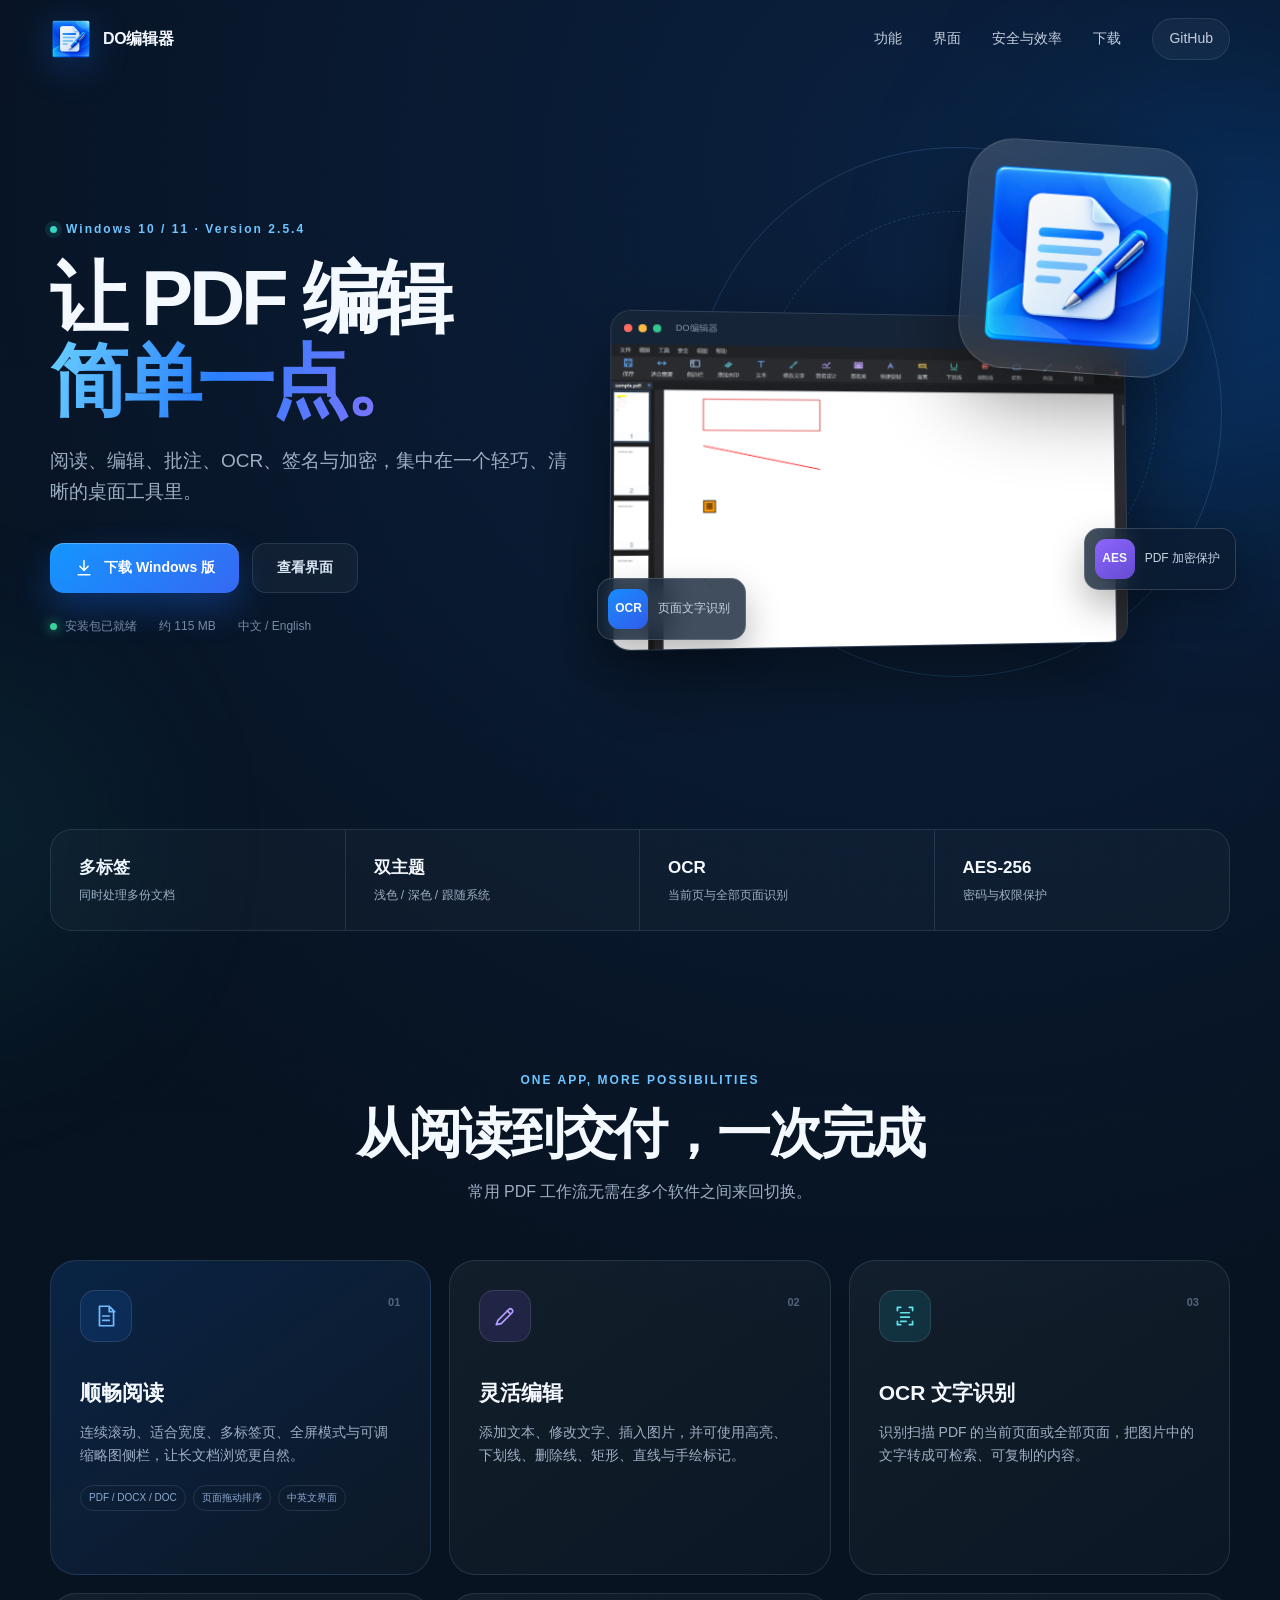
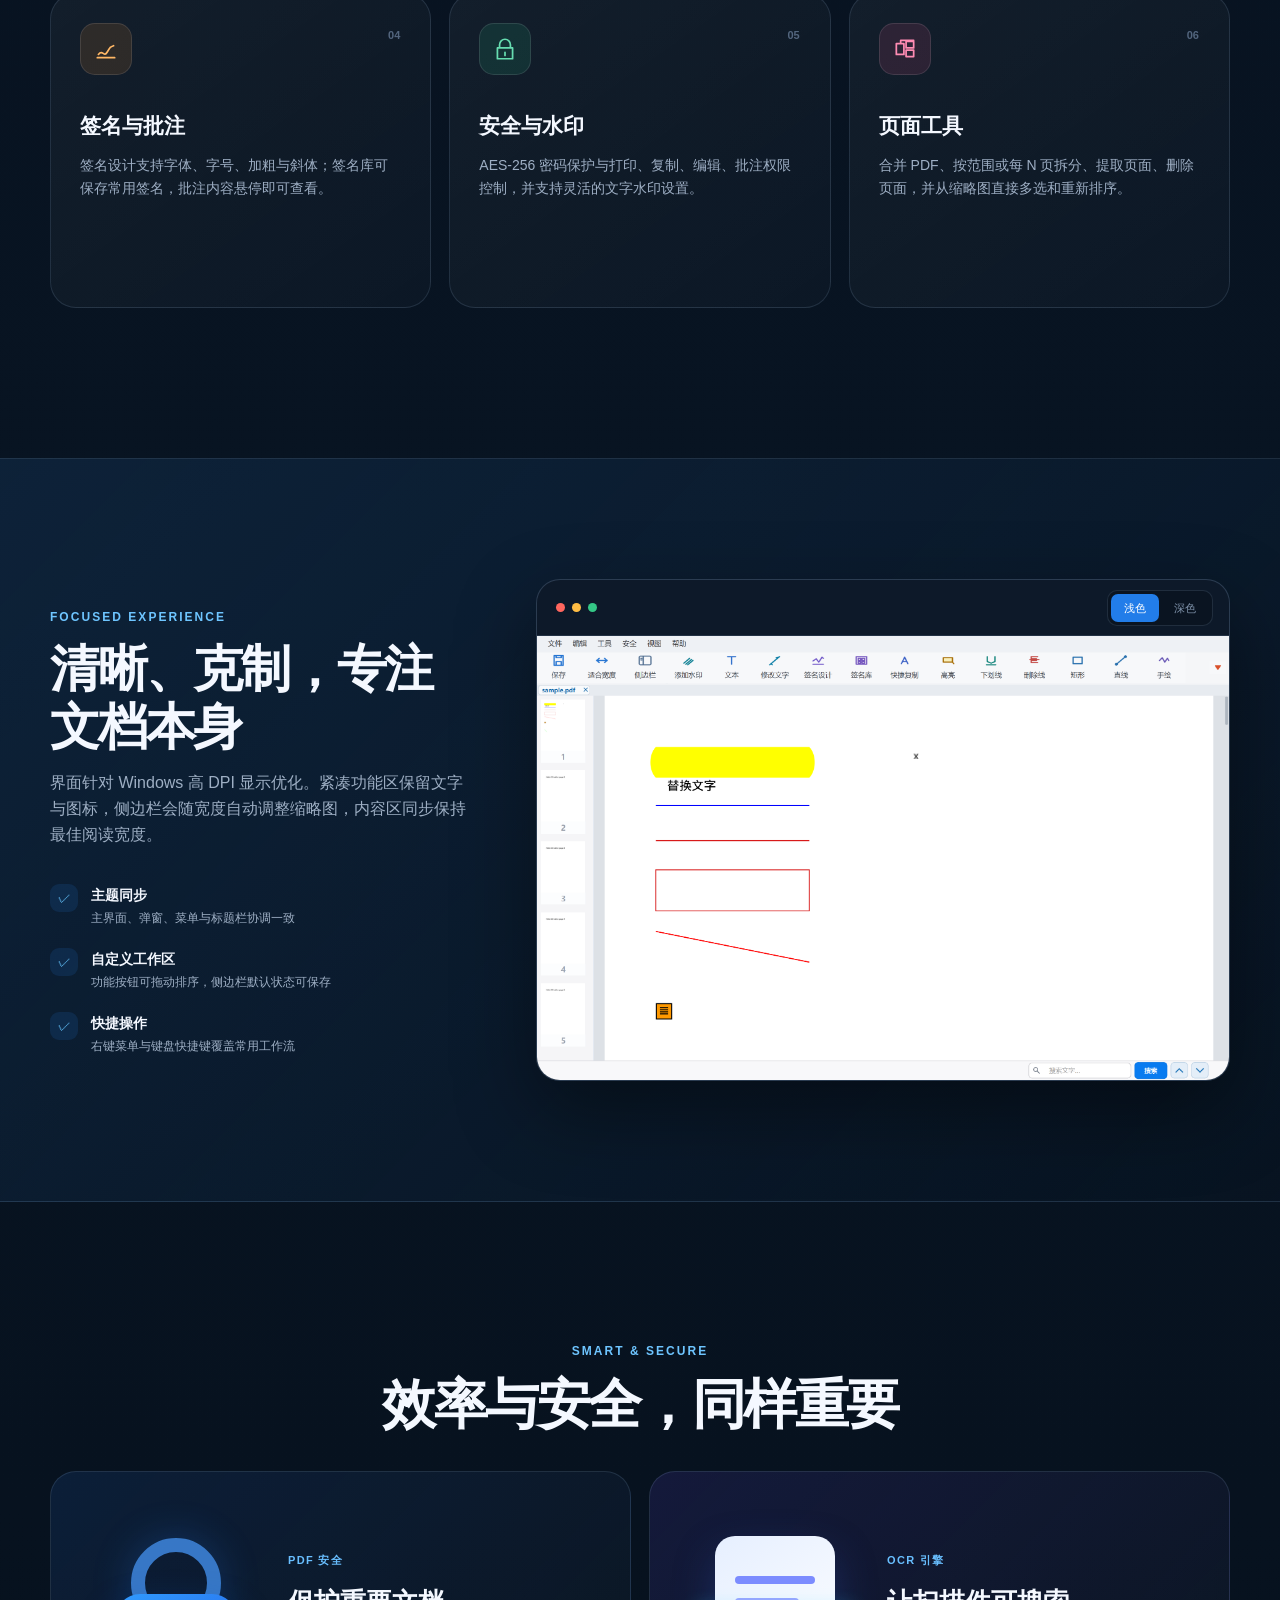
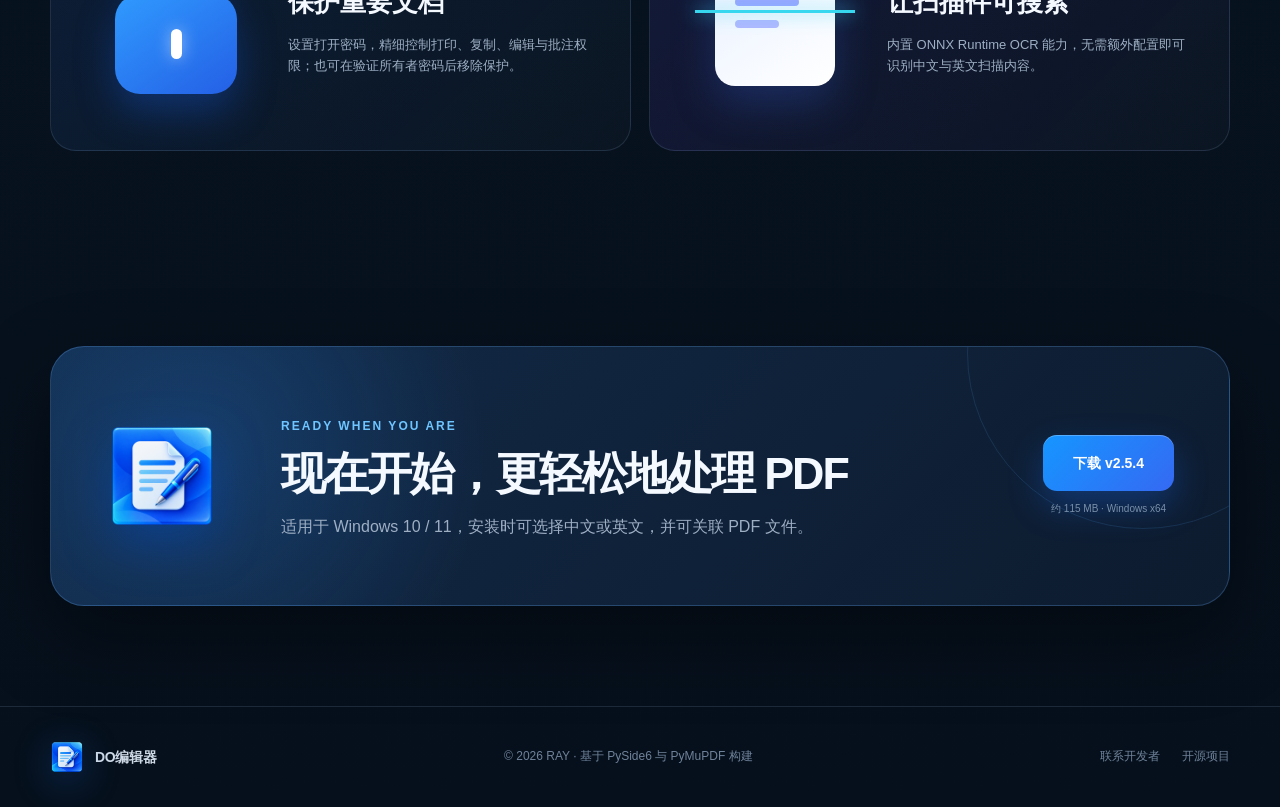
==== website/index.html @ 56b17679 "feat: OCR text recognition, PDF permissions/encryption, annotations, signature design, website and i" ====
<!doctype html>
<html lang="zh-CN">
<head>
  <meta charset="utf-8">
  <meta name="viewport" content="width=device-width, initial-scale=1">
  <meta name="description" content="DO编辑器是一款面向 Windows 10/11 的轻量 PDF 阅读、编辑、OCR、签名与安全工具。">
  <meta name="theme-color" content="#07111f">
  <title>DO编辑器｜轻巧、专注的 PDF 阅读与编辑工具</title>
  <link rel="icon" href="assets/app-icon.png">
  <link rel="stylesheet" href="styles.css">
</head>
<body>
  <div class="page-glow glow-one" aria-hidden="true"></div>
  <div class="page-glow glow-two" aria-hidden="true"></div>

  <header class="site-header" id="top">
    <nav class="nav shell" aria-label="主导航">
      <a class="brand" href="#top" aria-label="DO编辑器首页">
        <img src="assets/app-icon.png" alt="" width="42" height="42">
        <span>DO编辑器</span>
      </a>
      <button class="nav-toggle" type="button" aria-expanded="false" aria-controls="nav-links" aria-label="打开导航菜单">
        <span></span><span></span><span></span>
      </button>
      <div class="nav-links" id="nav-links">
        <a href="#features">功能</a>
        <a href="#experience">界面</a>
        <a href="#security">安全与效率</a>
        <a href="#download">下载</a>
        <a class="nav-github" href="https://github.com/GMY2811/DO-Editor" target="_blank" rel="noreferrer">GitHub</a>
      </div>
    </nav>
  </header>

  <main>
    <section class="hero shell">
      <div class="hero-copy reveal">
        <div class="eyebrow"><span></span> Windows 10 / 11 · Version 2.5.4</div>
        <h1>让 PDF 编辑<br><em>简单一点。</em></h1>
        <p class="hero-lead">阅读、编辑、批注、OCR、签名与加密，集中在一个轻巧、清晰的桌面工具里。</p>
        <div class="hero-actions">
          <a class="button primary" href="../installer/DO编辑器-Setup-v2.5.4.exe" download>
            <svg viewBox="0 0 24 24" aria-hidden="true"><path d="M12 3v12m0 0 5-5m-5 5-5-5M5 20h14"/></svg>
            下载 Windows 版
          </a>
          <a class="button secondary" href="#experience">查看界面</a>
        </div>
        <div class="hero-meta">
          <span><i class="status-dot"></i> 安装包已就绪</span>
          <span>约 115 MB</span>
          <span>中文 / English</span>
        </div>
      </div>

      <div class="hero-visual reveal delay-one" aria-label="DO编辑器图标与软件界面预览">
        <div class="hero-orbit orbit-a"></div>
        <div class="hero-orbit orbit-b"></div>
        <div class="icon-card">
          <img src="assets/app-icon.png" alt="DO编辑器应用图标">
        </div>
        <div class="mini-window">
          <div class="mini-bar"><span></span><span></span><span></span><b>DO编辑器</b></div>
          <img src="assets/app-dark.png" alt="DO编辑器深色界面预览">
        </div>
        <div class="floating-chip chip-one"><b>OCR</b><span>页面文字识别</span></div>
        <div class="floating-chip chip-two"><b>AES</b><span>PDF 加密保护</span></div>
      </div>
    </section>

    <section class="trust-strip shell reveal" aria-label="软件特性摘要">
      <div><strong>多标签</strong><span>同时处理多份文档</span></div>
      <div><strong>双主题</strong><span>浅色 / 深色 / 跟随系统</span></div>
      <div><strong>OCR</strong><span>当前页与全部页面识别</span></div>
      <div><strong>AES-256</strong><span>密码与权限保护</span></div>
    </section>

    <section class="section shell" id="features">
      <div class="section-heading reveal">
        <span class="kicker">ONE APP, MORE POSSIBILITIES</span>
        <h2>从阅读到交付，一次完成</h2>
        <p>常用 PDF 工作流无需在多个软件之间来回切换。</p>
      </div>
      <div class="feature-grid">
        <article class="feature-card featured reveal">
          <div class="feature-icon blue">
            <svg viewBox="0 0 24 24" aria-hidden="true"><path d="M6 3h9l4 4v14H6zM15 3v5h5M9 12h6M9 16h6"/></svg>
          </div>
          <span class="feature-number">01</span>
          <h3>顺畅阅读</h3>
          <p>连续滚动、适合宽度、多标签页、全屏模式与可调缩略图侧栏，让长文档浏览更自然。</p>
          <ul><li>PDF / DOCX / DOC</li><li>页面拖动排序</li><li>中英文界面</li></ul>
        </article>
        <article class="feature-card reveal delay-one">
          <div class="feature-icon violet">
            <svg viewBox="0 0 24 24" aria-hidden="true"><path d="m4 20 4.5-1 10-10a2.1 2.1 0 0 0-3-3l-10 10zM14 7l3 3"/></svg>
          </div>
          <span class="feature-number">02</span>
          <h3>灵活编辑</h3>
          <p>添加文本、修改文字、插入图片，并可使用高亮、下划线、删除线、矩形、直线与手绘标记。</p>
        </article>
        <article class="feature-card reveal delay-two">
          <div class="feature-icon cyan">
            <svg viewBox="0 0 24 24" aria-hidden="true"><path d="M5 7V4h3M16 4h3v3M19 17v3h-3M8 20H5v-3M8 9h8M8 13h8M8 17h5"/></svg>
          </div>
          <span class="feature-number">03</span>
          <h3>OCR 文字识别</h3>
          <p>识别扫描 PDF 的当前页面或全部页面，把图片中的文字转成可检索、可复制的内容。</p>
        </article>
        <article class="feature-card reveal">
          <div class="feature-icon orange">
            <svg viewBox="0 0 24 24" aria-hidden="true"><path d="M5 17c4-5 5 3 8-2s3-5 6-6M4 20h16"/></svg>
          </div>
          <span class="feature-number">04</span>
          <h3>签名与批注</h3>
          <p>签名设计支持字体、字号、加粗与斜体；签名库可保存常用签名，批注内容悬停即可查看。</p>
        </article>
        <article class="feature-card reveal delay-one">
          <div class="feature-icon green">
            <svg viewBox="0 0 24 24" aria-hidden="true"><path d="M7 11V8a5 5 0 0 1 10 0v3M5 11h14v10H5zM12 15v3"/></svg>
          </div>
          <span class="feature-number">05</span>
          <h3>安全与水印</h3>
          <p>AES-256 密码保护与打印、复制、编辑、批注权限控制，并支持灵活的文字水印设置。</p>
        </article>
        <article class="feature-card reveal delay-two">
          <div class="feature-icon pink">
            <svg viewBox="0 0 24 24" aria-hidden="true"><path d="M4 7h7v10H4zM13 5h7v6h-7zM13 13h7v6h-7zM8 7V4h12"/></svg>
          </div>
          <span class="feature-number">06</span>
          <h3>页面工具</h3>
          <p>合并 PDF、按范围或每 N 页拆分、提取页面、删除页面，并从缩略图直接多选和重新排序。</p>
        </article>
      </div>
    </section>

    <section class="section experience" id="experience">
      <div class="shell experience-grid">
        <div class="experience-copy reveal">
          <span class="kicker">FOCUSED EXPERIENCE</span>
          <h2>清晰、克制，专注文档本身</h2>
          <p>界面针对 Windows 高 DPI 显示优化。紧凑功能区保留文字与图标，侧边栏会随宽度自动调整缩略图，内容区同步保持最佳阅读宽度。</p>
          <div class="experience-points">
            <div><span>✓</span><p><b>主题同步</b><small>主界面、弹窗、菜单与标题栏协调一致</small></p></div>
            <div><span>✓</span><p><b>自定义工作区</b><small>功能按钮可拖动排序，侧边栏默认状态可保存</small></p></div>
            <div><span>✓</span><p><b>快捷操作</b><small>右键菜单与键盘快捷键覆盖常用工作流</small></p></div>
          </div>
        </div>
        <div class="showcase reveal delay-one">
          <div class="showcase-toolbar">
            <div class="window-dots"><i></i><i></i><i></i></div>
            <div class="screen-toggle" role="group" aria-label="界面主题选择">
              <button type="button" data-screen="light" class="active">浅色</button>
              <button type="button" data-screen="dark">深色</button>
            </div>
          </div>
          <div class="screen-frame">
            <img id="app-screen" src="assets/app-light.png" alt="DO编辑器浅色界面">
          </div>
        </div>
      </div>
    </section>

    <section class="section shell" id="security">
      <div class="section-heading compact reveal">
        <span class="kicker">SMART &amp; SECURE</span>
        <h2>效率与安全，同样重要</h2>
      </div>
      <div class="split-cards">
        <article class="split-card security-card reveal">
          <div class="split-art lock-art" aria-hidden="true">
            <div class="lock-ring"></div><div class="lock-body"><i></i></div>
          </div>
          <div>
            <span>PDF 安全</span>
            <h3>保护重要文档</h3>
            <p>设置打开密码，精细控制打印、复制、编辑与批注权限；也可在验证所有者密码后移除保护。</p>
          </div>
        </article>
        <article class="split-card ocr-card reveal delay-one">
          <div class="split-art scan-art" aria-hidden="true">
            <div class="scan-page"><i></i><i></i><i></i><span></span></div>
          </div>
          <div>
            <span>OCR 引擎</span>
            <h3>让扫描件可搜索</h3>
            <p>内置 ONNX Runtime OCR 能力，无需额外配置即可识别中文与英文扫描内容。</p>
          </div>
        </article>
      </div>
    </section>

    <section class="download-section" id="download">
      <div class="download-card shell reveal">
        <div class="download-icon"><img src="assets/app-icon.png" alt="" width="112" height="112"></div>
        <div class="download-copy">
          <span class="kicker">READY WHEN YOU ARE</span>
          <h2>现在开始，更轻松地处理 PDF</h2>
          <p>适用于 Windows 10 / 11，安装时可选择中文或英文，并可关联 PDF 文件。</p>
        </div>
        <div class="download-actions">
          <a class="button primary large" href="../installer/DO编辑器-Setup-v2.5.4.exe" download>下载 v2.5.4</a>
          <small>约 115 MB · Windows x64</small>
        </div>
      </div>
    </section>
  </main>

  <footer class="footer">
    <div class="shell footer-inner">
      <div class="brand footer-brand"><img src="assets/app-icon.png" alt="" width="34" height="34"><span>DO编辑器</span></div>
      <p>© <span id="year">2026</span> RAY · 基于 PySide6 与 PyMuPDF 构建</p>
      <div><a href="mailto:gmy.2811@gmail.com">联系开发者</a><a href="https://github.com/GMY2811/DO-Editor" target="_blank" rel="noreferrer">开源项目</a></div>
    </div>
  </footer>

  <script src="script.js"></script>
</body>
</html>
---- website/styles.css ----
:root {
  color-scheme: dark;
  --bg: #07111f;
  --bg-soft: #0b1728;
  --surface: rgba(17, 31, 51, .72);
  --surface-solid: #102039;
  --line: rgba(160, 194, 233, .14);
  --text: #f4f8ff;
  --muted: #9eafc4;
  --blue: #2587ff;
  --cyan: #25d4e8;
  --violet: #8e72ff;
  --shadow: 0 30px 80px rgba(0, 0, 0, .42);
  --radius: 26px;
}

* { box-sizing: border-box; }
html { scroll-behavior: smooth; }
body {
  margin: 0;
  min-width: 280px;
  color: var(--text);
  background:
    radial-gradient(circle at 72% 4%, rgba(30, 124, 255, .14), transparent 30%),
    linear-gradient(180deg, #07111f 0%, #081422 55%, #06101c 100%);
  font-family: "Microsoft YaHei UI", "PingFang SC", "Segoe UI", sans-serif;
  line-height: 1.65;
  overflow-x: hidden;
}

body::before {
  content: "";
  position: fixed;
  inset: 0;
  pointer-events: none;
  opacity: .22;
  background-image: linear-gradient(rgba(255,255,255,.018) 1px, transparent 1px), linear-gradient(90deg, rgba(255,255,255,.018) 1px, transparent 1px);
  background-size: 60px 60px;
  mask-image: linear-gradient(to bottom, black, transparent 76%);
}

a { color: inherit; text-decoration: none; }
img { display: block; max-width: 100%; }
button { font: inherit; }
.shell { width: min(1180px, calc(100% - 48px)); margin-inline: auto; }

.page-glow { position: absolute; border-radius: 50%; filter: blur(110px); pointer-events: none; opacity: .22; }
.glow-one { width: 430px; height: 430px; background: #087cff; top: 90px; right: -180px; }
.glow-two { width: 320px; height: 320px; background: #24cfda; top: 680px; left: -220px; opacity: .1; }

.site-header {
  position: sticky;
  top: 0;
  z-index: 20;
  border-bottom: 1px solid transparent;
  transition: .25s ease;
}
.site-header.scrolled { background: rgba(7, 17, 31, .78); border-color: var(--line); backdrop-filter: blur(18px); }
.nav { height: 78px; display: flex; align-items: center; justify-content: space-between; }
.brand { display: inline-flex; align-items: center; gap: 11px; font-weight: 700; letter-spacing: -.02em; }
.brand img { border-radius: 10px; filter: drop-shadow(0 8px 18px rgba(22, 119, 255, .3)); }
.nav-links { display: flex; align-items: center; gap: 31px; color: #c3cfdd; font-size: 14px; }
.nav-links a { transition: color .2s ease; }
.nav-links a:hover { color: white; }
.nav-github { border: 1px solid var(--line); background: rgba(255,255,255,.045); padding: 8px 16px; border-radius: 99px; }
.nav-toggle { display: none; border: 0; background: transparent; width: 42px; height: 42px; padding: 9px; }
.nav-toggle span { display: block; height: 2px; background: white; margin: 5px 0; border-radius: 2px; }

.hero { min-height: 750px; display: grid; grid-template-columns: .92fr 1.08fr; align-items: center; gap: 42px; padding-top: 38px; padding-bottom: 90px; }
.eyebrow, .kicker { color: #6ec5ff; font-size: 12px; letter-spacing: .17em; font-weight: 700; }
.eyebrow { display: flex; align-items: center; gap: 9px; }
.eyebrow span { width: 7px; height: 7px; border-radius: 50%; background: #35d5c7; box-shadow: 0 0 0 5px rgba(53,213,199,.12); }
.hero h1 { margin: 18px 0 22px; font-size: clamp(54px, 6.1vw, 86px); line-height: 1.06; letter-spacing: -.055em; }
.hero h1 em { font-style: normal; background: linear-gradient(110deg, #69cfff, #297fff 45%, #8d72ff); -webkit-background-clip: text; color: transparent; }
.hero-lead { max-width: 550px; margin: 0; font-size: 19px; color: var(--muted); }
.hero-actions { display: flex; align-items: center; gap: 13px; margin-top: 35px; }
.button { min-height: 50px; padding: 0 24px; border-radius: 14px; display: inline-flex; align-items: center; justify-content: center; gap: 10px; font-weight: 700; font-size: 14px; transition: transform .2s ease, box-shadow .2s ease, border-color .2s ease; }
.button:hover { transform: translateY(-2px); }
.button svg { width: 20px; fill: none; stroke: currentColor; stroke-width: 1.8; stroke-linecap: round; stroke-linejoin: round; }
.button.primary { color: white; background: linear-gradient(135deg, #1596ff, #3569f3); box-shadow: 0 15px 35px rgba(27, 114, 255, .3), inset 0 1px rgba(255,255,255,.25); }
.button.primary:hover { box-shadow: 0 20px 42px rgba(27, 114, 255, .4), inset 0 1px rgba(255,255,255,.25); }
.button.secondary { border: 1px solid var(--line); background: rgba(255,255,255,.04); color: #d8e4f2; }
.hero-meta { display: flex; flex-wrap: wrap; gap: 9px 22px; margin-top: 24px; color: #778ba3; font-size: 12px; }
.hero-meta span { display: inline-flex; align-items: center; gap: 8px; }
.status-dot { width: 7px; height: 7px; border-radius: 50%; background: #3bd29f; box-shadow: 0 0 12px #3bd29f; }

.hero-visual { position: relative; height: 610px; }
.hero-orbit { position: absolute; border-radius: 50%; border: 1px solid rgba(100,185,255,.19); }
.orbit-a { width: 530px; height: 530px; right: 8px; top: 24px; }
.orbit-b { width: 400px; height: 400px; right: 73px; top: 88px; border-style: dashed; animation: spin 32s linear infinite; }
.icon-card { position: absolute; z-index: 3; width: 230px; right: 37px; top: 20px; padding: 14px; border: 1px solid rgba(255,255,255,.16); background: linear-gradient(145deg, rgba(255,255,255,.16), rgba(255,255,255,.035)); backdrop-filter: blur(18px); border-radius: 46px; box-shadow: var(--shadow); transform: rotate(4deg); }
.icon-card img { border-radius: 35px; }
.mini-window { position: absolute; z-index: 2; width: 520px; left: 0; top: 190px; background: #111d2d; border: 1px solid rgba(159,201,255,.2); border-radius: 20px; overflow: hidden; box-shadow: var(--shadow); transform: perspective(1200px) rotateY(7deg) rotateX(2deg); }
.mini-bar { height: 33px; background: #162438; display: flex; align-items: center; gap: 6px; padding: 0 12px; }
.mini-bar span { width: 8px; height: 8px; border-radius: 50%; background: #516278; }
.mini-bar span:first-child { background: #ff6b61; }.mini-bar span:nth-child(2) { background: #ffbc45; }.mini-bar span:nth-child(3) { background: #34c78b; }
.mini-bar b { margin-left: 8px; color: #8497ad; font-size: 9px; font-weight: 500; }
.mini-window img { aspect-ratio: 16 / 9.2; object-fit: cover; object-position: top left; }
.floating-chip { position: absolute; z-index: 4; display: grid; grid-template-columns: 40px auto; align-items: center; gap: 10px; padding: 10px 15px 10px 10px; border-radius: 15px; border: 1px solid rgba(255,255,255,.16); background: rgba(12,29,49,.78); backdrop-filter: blur(15px); box-shadow: 0 16px 35px rgba(0,0,0,.28); }
.floating-chip b { width: 40px; height: 40px; border-radius: 11px; display: grid; place-items: center; background: linear-gradient(145deg,#188cff,#315ce9); font-size: 12px; }
.floating-chip span { font-size: 12px; color: #c6d3e2; white-space: nowrap; }
.chip-one { left: -18px; top: 455px; }.chip-two { right: -6px; top: 405px; }.chip-two b { background: linear-gradient(145deg,#8d66ff,#644bd0); }

.trust-strip { display: grid; grid-template-columns: repeat(4, 1fr); border: 1px solid var(--line); background: rgba(255,255,255,.026); border-radius: 22px; overflow: hidden; }
.trust-strip div { min-height: 100px; display: flex; flex-direction: column; justify-content: center; padding: 20px 28px; border-right: 1px solid var(--line); }
.trust-strip div:last-child { border: 0; }
.trust-strip strong { font-size: 17px; }.trust-strip span { color: var(--muted); font-size: 12px; margin-top: 4px; }

.section { padding-top: 135px; padding-bottom: 50px; }
.section-heading { max-width: 680px; margin: 0 auto 55px; text-align: center; }
.section-heading.compact { margin-bottom: 36px; }
.section-heading h2, .experience-copy h2, .download-copy h2 { margin: 10px 0 14px; font-size: clamp(34px, 4.2vw, 54px); line-height: 1.16; letter-spacing: -.045em; }
.section-heading p, .experience-copy > p, .download-copy p { color: var(--muted); margin: 0; }
.feature-grid { display: grid; grid-template-columns: repeat(3, 1fr); gap: 18px; }
.feature-card { min-height: 315px; position: relative; padding: 29px; border: 1px solid var(--line); border-radius: var(--radius); background: linear-gradient(145deg, rgba(255,255,255,.048), rgba(255,255,255,.018)); overflow: hidden; transition: transform .28s ease, border-color .28s ease, background .28s ease; }
.feature-card::after { content: ""; position: absolute; width: 130px; height: 130px; border-radius: 50%; background: var(--blue); filter: blur(80px); opacity: 0; right: -40px; bottom: -40px; transition: opacity .25s; }
.feature-card:hover { transform: translateY(-6px); border-color: rgba(87,162,255,.38); background: linear-gradient(145deg,rgba(255,255,255,.07),rgba(255,255,255,.025)); }.feature-card:hover::after { opacity: .18; }
.feature-card.featured { background: linear-gradient(145deg,rgba(22,125,255,.16),rgba(255,255,255,.025)); }
.feature-icon { width: 52px; height: 52px; border-radius: 15px; display: grid; place-items: center; margin-bottom: 34px; border: 1px solid rgba(255,255,255,.11); }
.feature-icon svg { width: 26px; height: 26px; fill: none; stroke: currentColor; stroke-width: 1.6; stroke-linecap: round; stroke-linejoin: round; }
.feature-icon.blue { color:#71baff;background:rgba(28,127,255,.13)} .feature-icon.violet{color:#b49cff;background:rgba(139,98,255,.13)} .feature-icon.cyan{color:#64e4ed;background:rgba(27,203,218,.12)} .feature-icon.orange{color:#ffb765;background:rgba(255,151,40,.12)} .feature-icon.green{color:#66ddb0;background:rgba(44,201,137,.12)} .feature-icon.pink{color:#ff8cb3;background:rgba(244,82,138,.12)}
.feature-number { position: absolute; top: 32px; right: 30px; font-size: 11px; color: #53667e; font-weight: 700; }
.feature-card h3 { margin: 0 0 10px; font-size: 21px; }.feature-card p { margin: 0; color: var(--muted); font-size: 14px; }
.feature-card ul { list-style: none; display: flex; flex-wrap: wrap; gap: 7px; padding: 18px 0 0; margin: 0; }.feature-card li { color:#8eabd0;font-size:10px;padding:4px 8px;border:1px solid var(--line);border-radius:99px; }

.experience { margin-top: 100px; padding: 120px 0; border-block: 1px solid var(--line); background: linear-gradient(135deg,rgba(17,45,75,.55),rgba(8,22,38,.2)); }
.experience-grid { display: grid; grid-template-columns: .75fr 1.25fr; gap: 70px; align-items: center; }
.experience-copy h2 { font-size: clamp(34px,4vw,50px); }
.experience-points { margin-top: 35px; display: grid; gap: 19px; }
.experience-points > div { display: flex; align-items: flex-start; gap: 13px; }
.experience-points > div > span { width: 28px; height: 28px; flex: 0 0 28px; display: grid; place-items: center; border-radius: 9px; color: #65c5ff; background: rgba(39,139,255,.12); font-size: 13px; }
.experience-points p { margin: 0; display: grid; }.experience-points b { font-size: 14px; }.experience-points small { margin-top: 2px; color: var(--muted); font-size: 12px; }
.showcase { border: 1px solid rgba(163,201,241,.2); border-radius: 24px; overflow: hidden; background: #0d1929; box-shadow: var(--shadow); }
.showcase-toolbar { height: 56px; display: flex; align-items: center; justify-content: space-between; padding: 0 16px 0 19px; border-bottom: 1px solid var(--line); }
.window-dots { display:flex;gap:7px}.window-dots i{width:9px;height:9px;border-radius:50%;background:#40536a}.window-dots i:first-child{background:#ff665e}.window-dots i:nth-child(2){background:#ffbd44}.window-dots i:nth-child(3){background:#34c786}
.screen-toggle { display: flex; gap: 2px; border: 1px solid var(--line); padding: 3px; border-radius: 10px; background: rgba(0,0,0,.18); }.screen-toggle button { border: 0; padding: 5px 13px; color: #7f92aa; background: transparent; border-radius: 7px; cursor: pointer; font-size: 11px; }.screen-toggle button.active { color: white; background: #227de9; }
.screen-frame { aspect-ratio: 1.56; overflow: hidden; background: #202c3c; }.screen-frame img { width: 100%; height: 100%; object-fit: cover; object-position: top left; transition: opacity .2s ease; }

.split-cards { display: grid; grid-template-columns: 1fr 1fr; gap: 18px; }
.split-card { min-height: 280px; display: grid; grid-template-columns: 180px 1fr; align-items: center; gap: 22px; padding: 35px; border-radius: var(--radius); border: 1px solid var(--line); overflow: hidden; }
.security-card { background: linear-gradient(135deg,rgba(38,96,187,.16),rgba(255,255,255,.02)); }.ocr-card { background: linear-gradient(135deg,rgba(83,62,188,.18),rgba(255,255,255,.02)); }
.split-card > div:last-child > span { color: #69bfff; font-size: 11px; font-weight: 700; letter-spacing: .12em; }.split-card h3 { margin: 8px 0 10px; font-size: 26px; }.split-card p { margin: 0; color: var(--muted); font-size: 13px; }
.split-art { height: 180px; position: relative; display:grid;place-items:center; }
.lock-ring { position:absolute;width:90px;height:90px;border-radius:50%;border:14px solid rgba(73,156,255,.72);top:17px;box-shadow:0 0 40px rgba(37,132,255,.24)}.lock-body{position:absolute;width:122px;height:100px;top:73px;border-radius:25px;background:linear-gradient(145deg,#309bff,#245fe5);box-shadow:0 18px 38px rgba(22,91,220,.35);display:grid;place-items:center}.lock-body i{width:11px;height:30px;background:white;border-radius:8px;box-shadow:0 0 16px rgba(255,255,255,.5)}
.scan-page{position:relative;width:120px;height:150px;border-radius:20px;background:linear-gradient(145deg,#e6efff,#fff);box-shadow:0 18px 40px rgba(45,79,177,.35);padding:40px 20px}.scan-page i{display:block;height:8px;background:#7c8cff;border-radius:10px;margin-bottom:14px}.scan-page i:nth-child(2){width:80%;background:#9aa5ff}.scan-page i:nth-child(3){width:55%;background:#b0b8ff}.scan-page span{position:absolute;left:-20px;right:-20px;height:3px;top:74px;background:#36d7ef;box-shadow:0 0 18px #36d7ef;animation:scan 2.8s ease-in-out infinite}

.download-section { padding: 145px 0 100px; }
.download-card { position: relative; min-height: 260px; display: grid; grid-template-columns: 145px 1fr auto; gap: 30px; align-items: center; padding: 48px 55px; border: 1px solid rgba(107,180,255,.25); border-radius: 34px; background: radial-gradient(circle at 12% 40%,rgba(41,143,255,.22),transparent 28%),linear-gradient(135deg,#122a48,#0d1b2e); box-shadow: var(--shadow); overflow: hidden; }
.download-card::after { content:""; position:absolute; width:350px; height:350px; border-radius:50%; border:1px solid rgba(89,174,255,.14); right:-90px; top:-170px; }
.download-icon img { border-radius: 25px; filter: drop-shadow(0 18px 25px rgba(0,75,199,.4)); }.download-copy h2 { font-size: clamp(30px,3.5vw,45px); }.download-actions { position:relative;z-index:2;display:grid;gap:10px;text-align:center}.button.large{min-height:56px;padding-inline:30px}.download-actions small{color:#7990aa;font-size:10px}
.footer { border-top:1px solid var(--line);padding:28px 0;color:#6f829a;font-size:12px}.footer-inner{display:flex;align-items:center;justify-content:space-between;gap:24px}.footer-brand{color:#cfdae7;font-size:14px}.footer-inner > div:last-child{display:flex;gap:22px}.footer a:hover{color:white}

.reveal { opacity: 0; transform: translateY(24px); transition: opacity .7s ease, transform .7s ease; }.reveal.visible { opacity: 1; transform: none; }.delay-one { transition-delay: .1s; }.delay-two { transition-delay: .2s; }
@keyframes spin { to { transform: rotate(360deg); } }
@keyframes scan { 0%,100%{transform:translateY(-40px)}50%{transform:translateY(40px)} }

@media (max-width: 1050px) {
  .hero { grid-template-columns: 1fr; padding-top: 75px; text-align:center; }.hero-copy{display:flex;flex-direction:column;align-items:center}.hero-visual{width:min(680px,100%);margin:auto}.experience-grid{grid-template-columns:1fr;}.experience-copy{text-align:center}.experience-points{max-width:600px;margin:35px auto 0;text-align:left}.feature-grid{grid-template-columns:repeat(2,1fr)}.split-card{grid-template-columns:140px 1fr;padding:28px}.download-card{grid-template-columns:120px 1fr}.download-actions{grid-column:2;justify-self:start}.trust-strip{grid-template-columns:repeat(2,1fr)}.trust-strip div:nth-child(2){border-right:0}.trust-strip div:nth-child(-n+2){border-bottom:1px solid var(--line)}
}
@media (max-width: 720px) {
  .shell{width:calc(100% - 28px);max-width:1180px}.nav{height:68px}.nav-toggle{display:block;flex:0 0 42px;cursor:pointer}.nav-links{position:absolute;left:14px;right:14px;top:62px;padding:16px;display:none;flex-direction:column;align-items:stretch;gap:4px;background:rgba(10,23,40,.96);border:1px solid var(--line);border-radius:16px;box-shadow:var(--shadow)}.nav-links.open{display:flex}.nav-links a{padding:10px 12px}.nav-github{text-align:center}.hero{min-height:auto;padding:65px 0 75px}.eyebrow{justify-content:center;font-size:10px;letter-spacing:.11em;white-space:nowrap}.hero h1{width:100%;font-size:clamp(38px,11.8vw,50px);letter-spacing:-.045em}.hero-lead{width:100%;font-size:16px}.hero-actions{flex-direction:column;width:100%}.hero-actions .button{width:100%}.hero-visual{height:460px}.icon-card{width:150px;right:6px;border-radius:31px}.icon-card img{border-radius:24px}.mini-window{width:96%;top:158px;transform:none}.floating-chip{transform:scale(.84)}.chip-one{left:-12px;top:360px}.chip-two{right:-10px;top:330px}.orbit-a{width:390px;height:390px}.orbit-b{width:300px;height:300px}.trust-strip{grid-template-columns:1fr}.trust-strip div{border-right:0;border-bottom:1px solid var(--line)!important;min-height:84px}.trust-strip div:last-child{border-bottom:0!important}.section{padding-top:95px}.feature-grid,.split-cards{grid-template-columns:1fr}.feature-card{min-height:auto}.experience{margin-top:60px;padding:90px 0}.showcase-toolbar{height:50px}.split-card{grid-template-columns:110px 1fr;padding:24px;gap:15px}.split-art{height:150px;transform:scale(.76)}.download-section{padding:95px 0 70px}.download-card{grid-template-columns:1fr;text-align:center;padding:38px 24px}.download-icon{margin:auto}.download-actions{grid-column:1;justify-self:stretch}.footer-inner{flex-direction:column;text-align:center}.footer-inner > div:last-child{justify-content:center}
}
@media (max-width: 380px) {
  .hero h1{font-size:36px}.hero-lead{font-size:15px}.hero-meta{gap:8px 14px;justify-content:center}
}
@media (prefers-reduced-motion: reduce) { html{scroll-behavior:auto}.reveal{opacity:1;transform:none;transition:none}.orbit-b,.scan-page span{animation:none} }
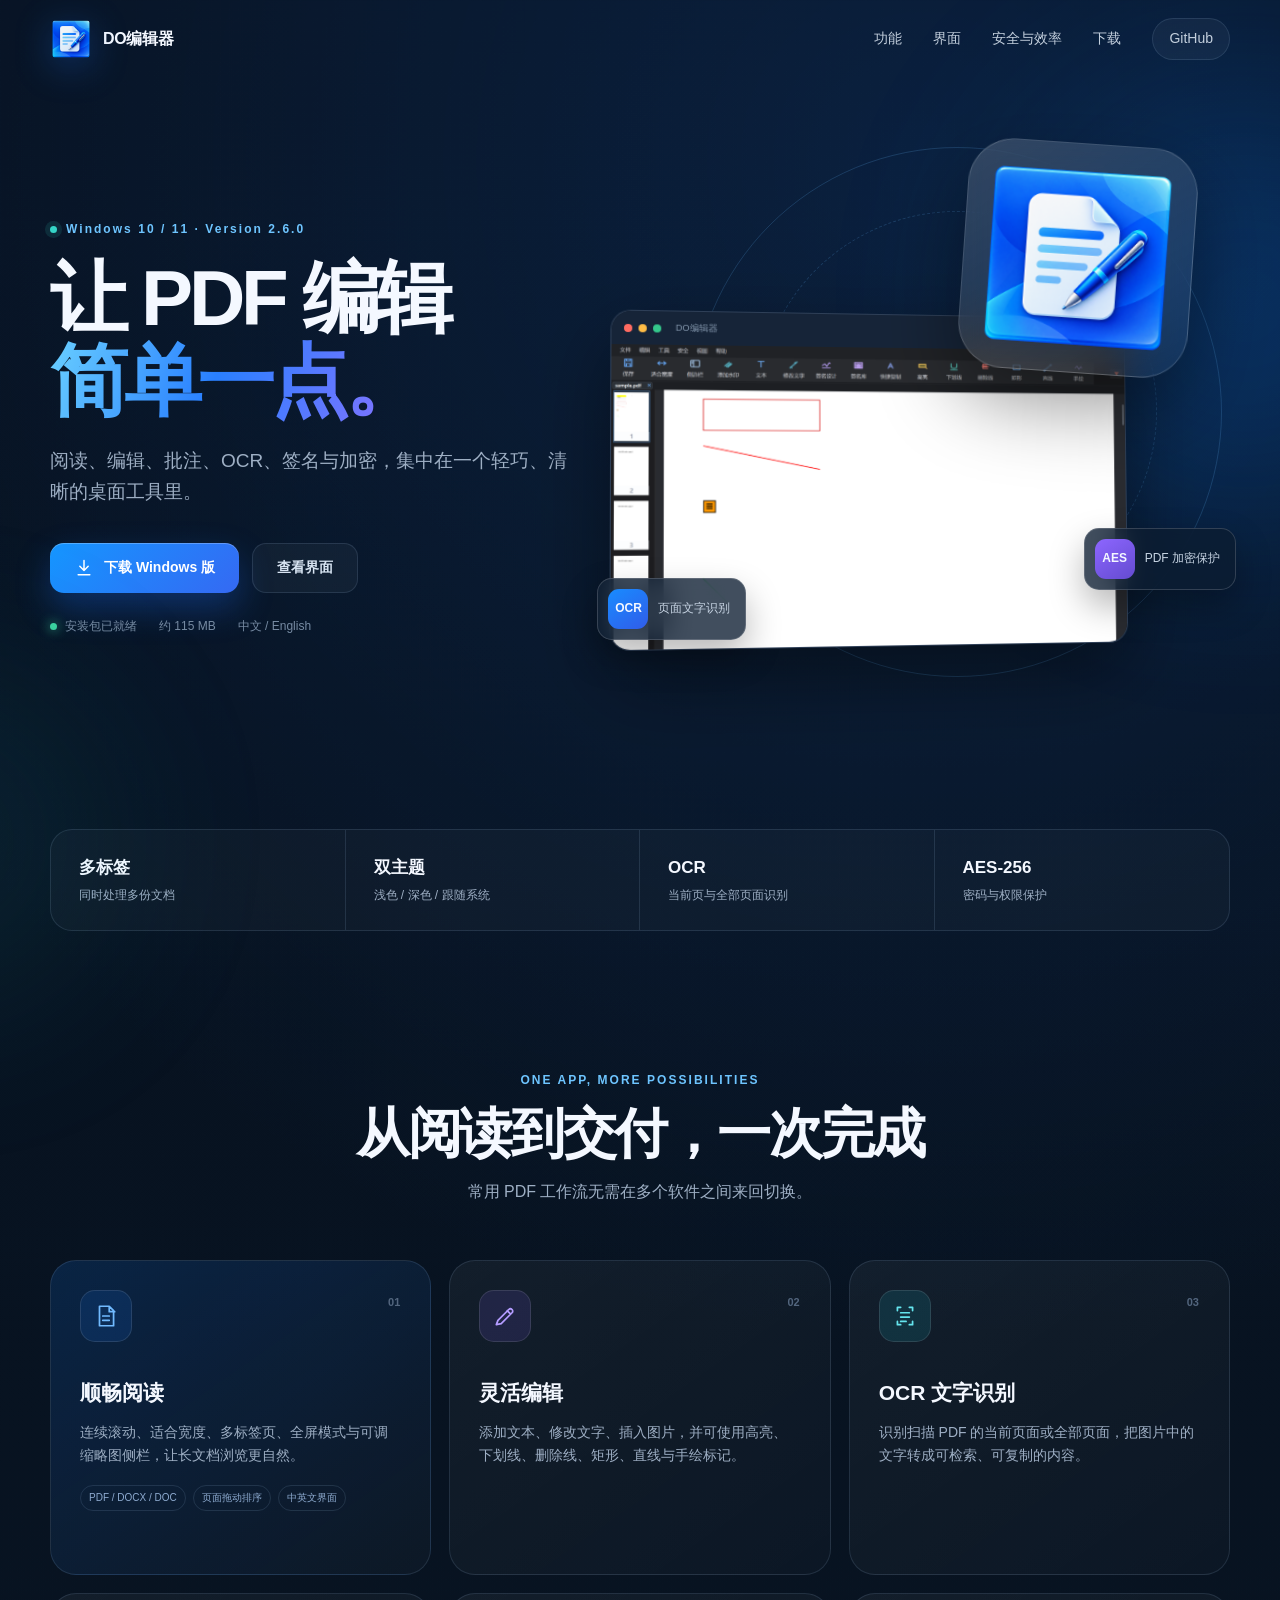
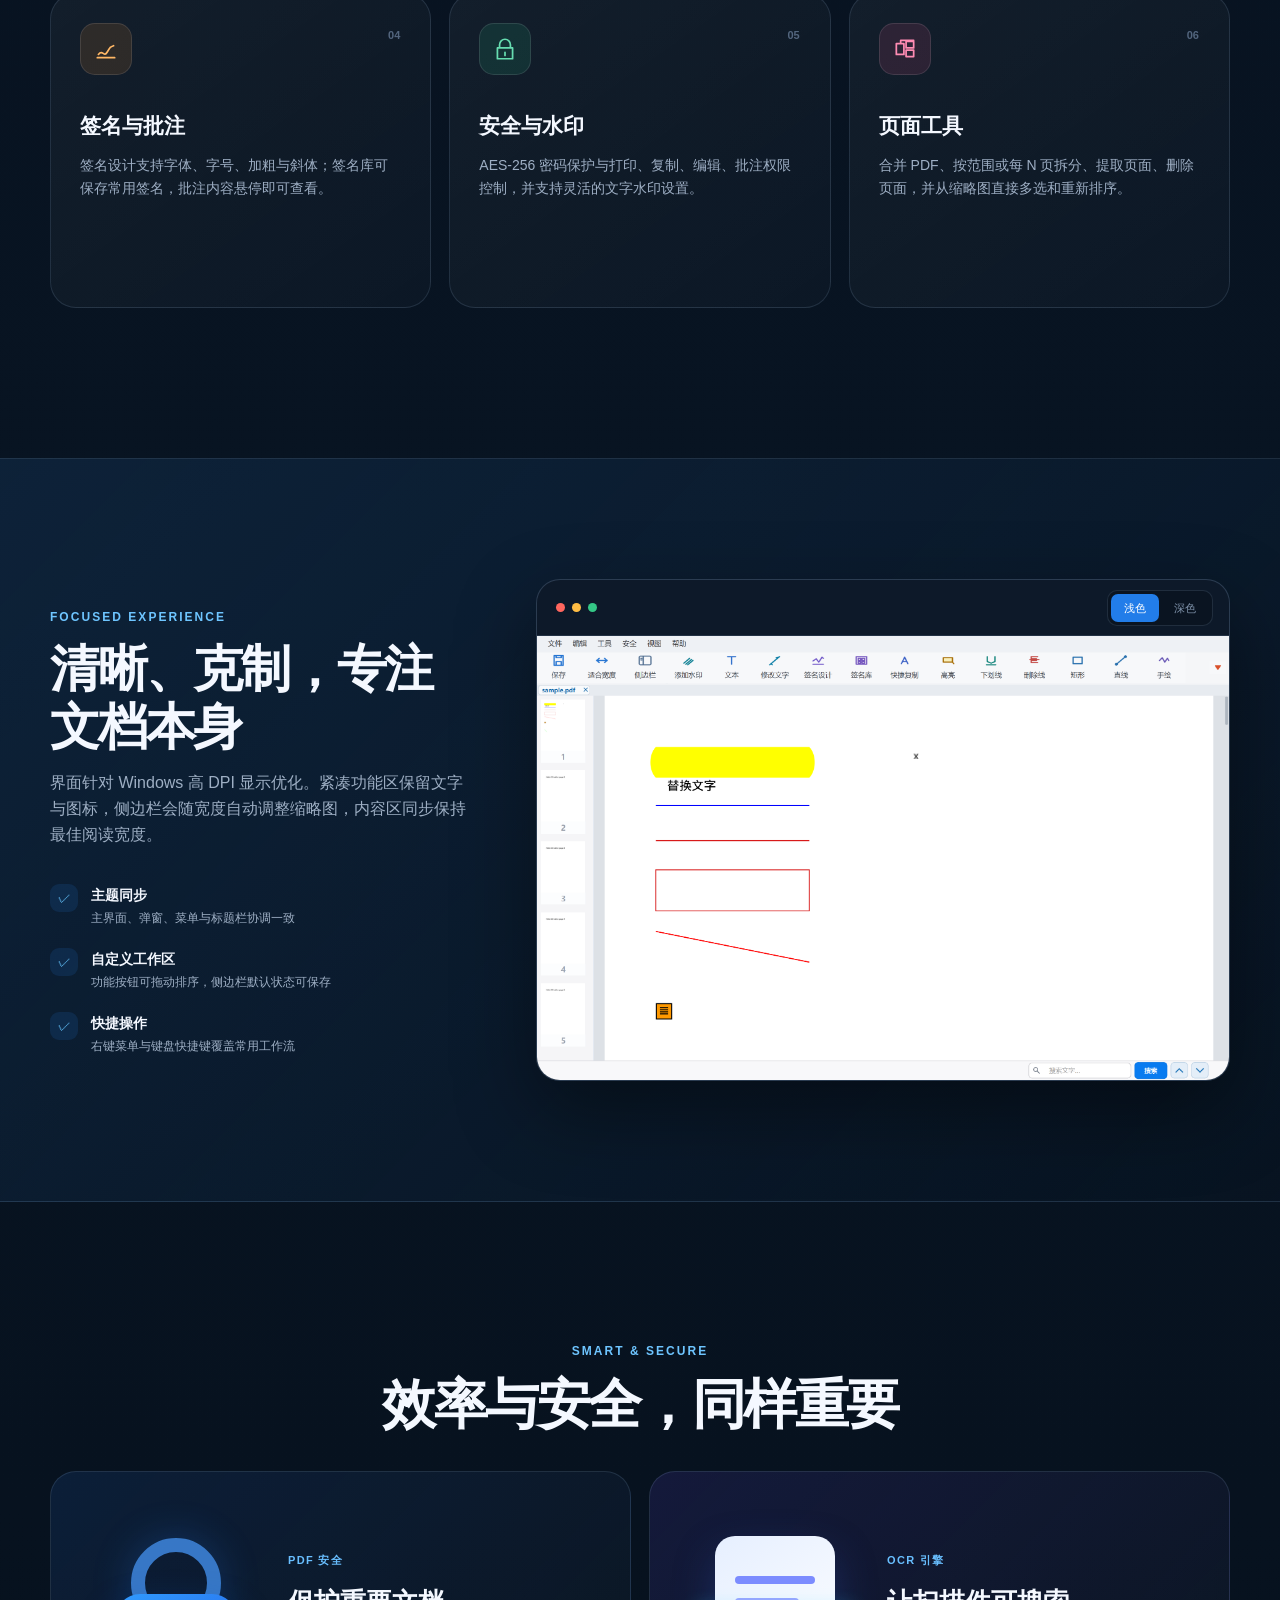
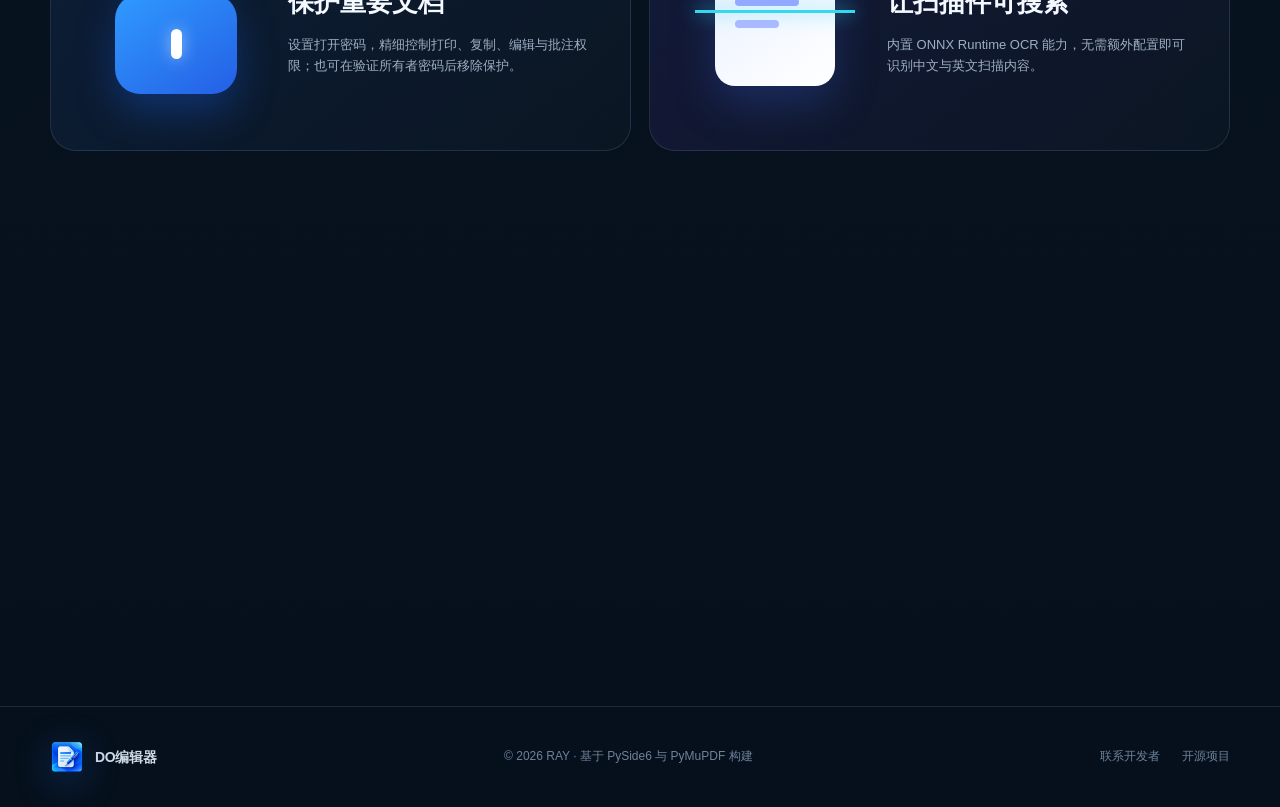
==== commit f81e6df6: "chore: bump version to 2.6.0" ====
--- a/website/index.html
+++ b/website/index.html
@@ -35,11 +35,11 @@
   <main>
     <section class="hero shell">
       <div class="hero-copy reveal">
-        <div class="eyebrow"><span></span> Windows 10 / 11 · Version 2.5.4</div>
+        <div class="eyebrow"><span></span> Windows 10 / 11 · Version 2.6.0</div>
         <h1>让 PDF 编辑<br><em>简单一点。</em></h1>
         <p class="hero-lead">阅读、编辑、批注、OCR、签名与加密，集中在一个轻巧、清晰的桌面工具里。</p>
         <div class="hero-actions">
-          <a class="button primary" href="../installer/DO编辑器-Setup-v2.5.4.exe" download>
+          <a class="button primary" href="../installer/DO编辑器-Setup-v2.6.0.exe" download>
             <svg viewBox="0 0 24 24" aria-hidden="true"><path d="M12 3v12m0 0 5-5m-5 5-5-5M5 20h14"/></svg>
             下载 Windows 版
           </a>
@@ -198,7 +198,7 @@
           <p>适用于 Windows 10 / 11，安装时可选择中文或英文，并可关联 PDF 文件。</p>
         </div>
         <div class="download-actions">
-          <a class="button primary large" href="../installer/DO编辑器-Setup-v2.5.4.exe" download>下载 v2.5.4</a>
+          <a class="button primary large" href="../installer/DO编辑器-Setup-v2.6.0.exe" download>下载 v2.6.0</a>
           <small>约 115 MB · Windows x64</small>
         </div>
       </div>
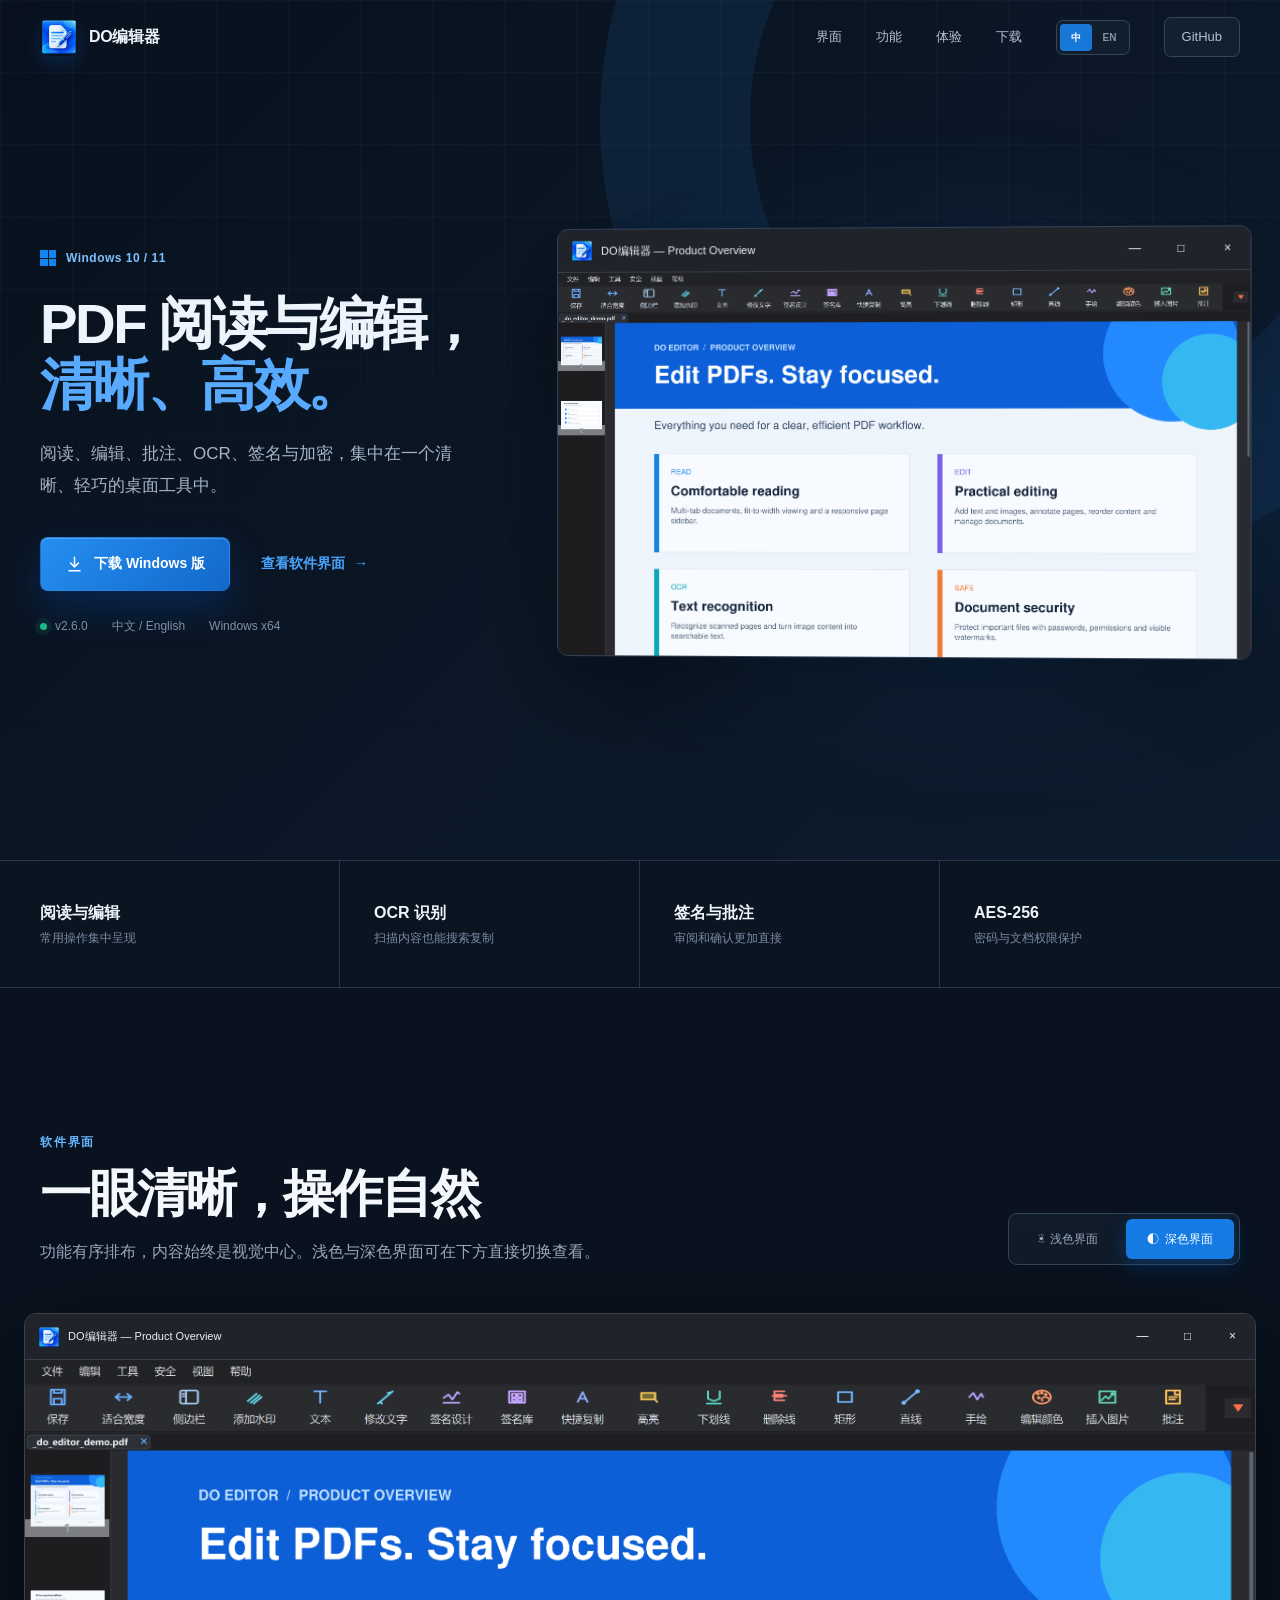
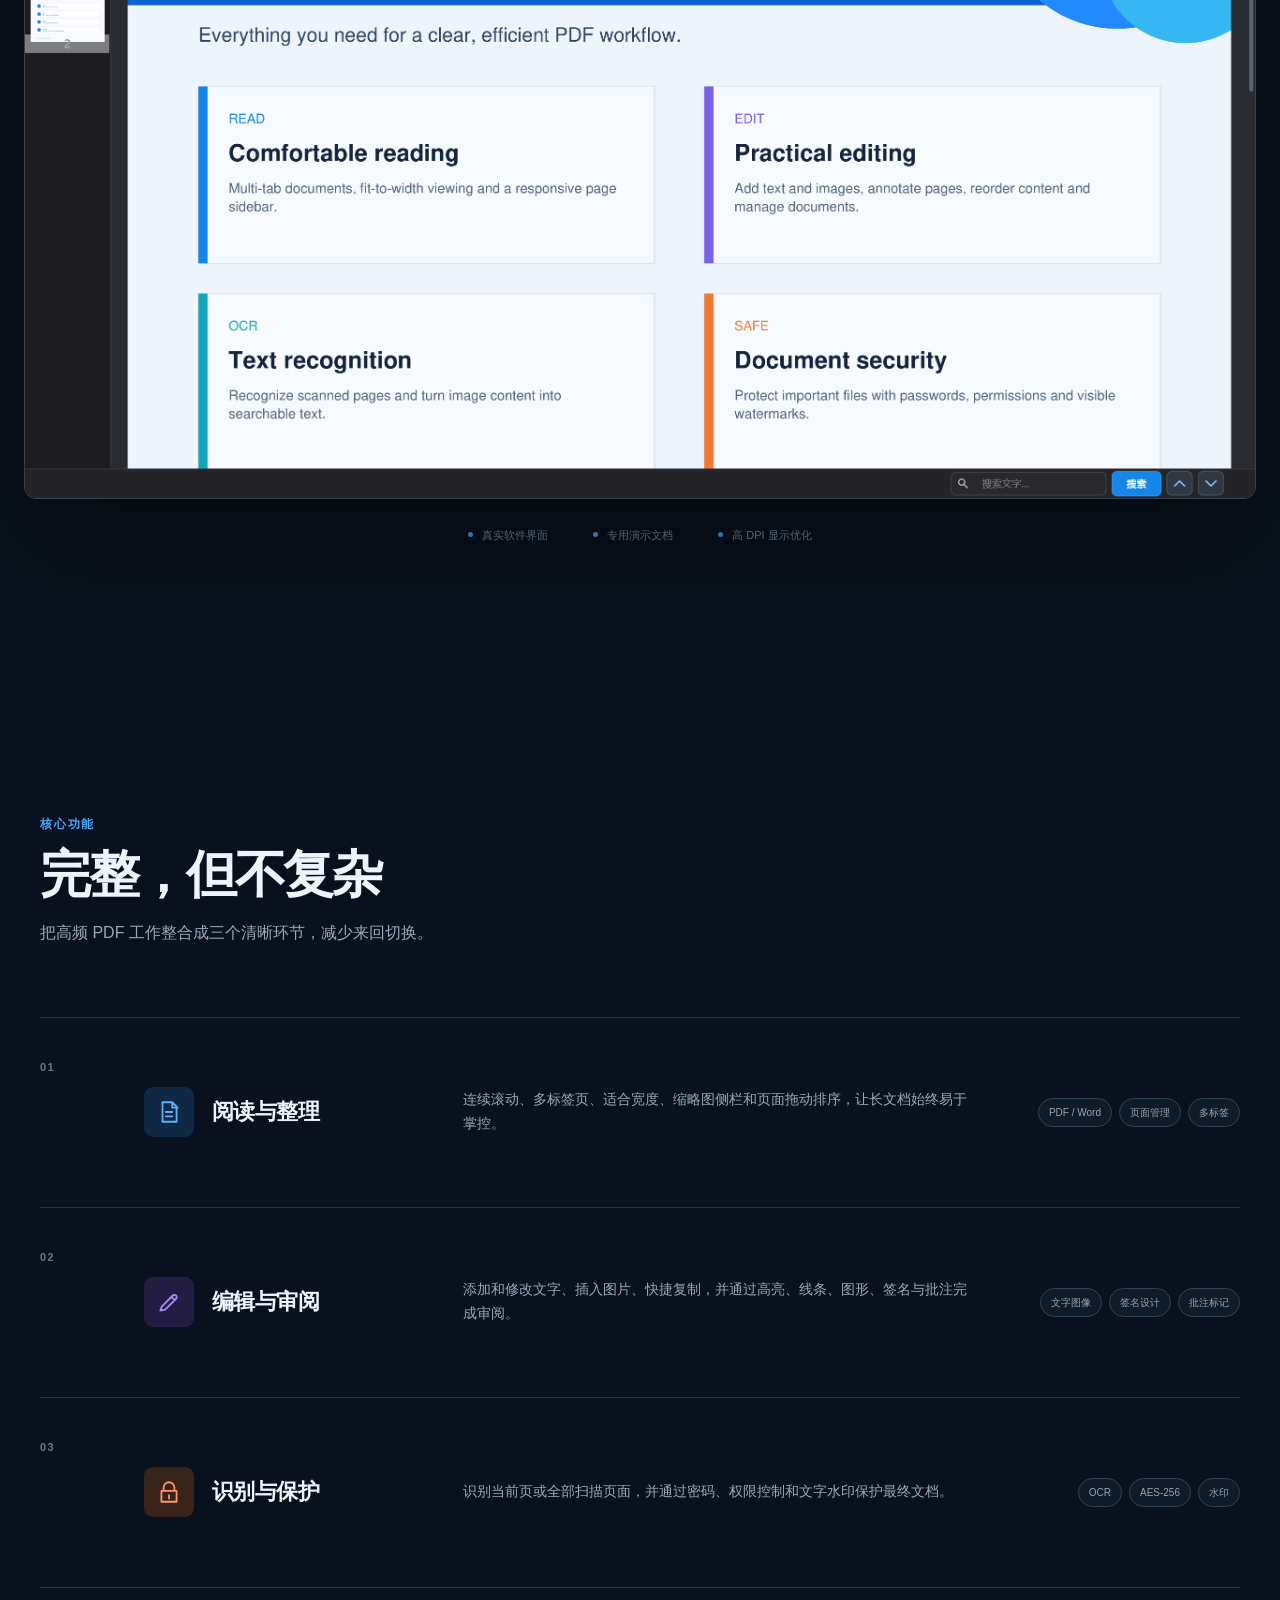
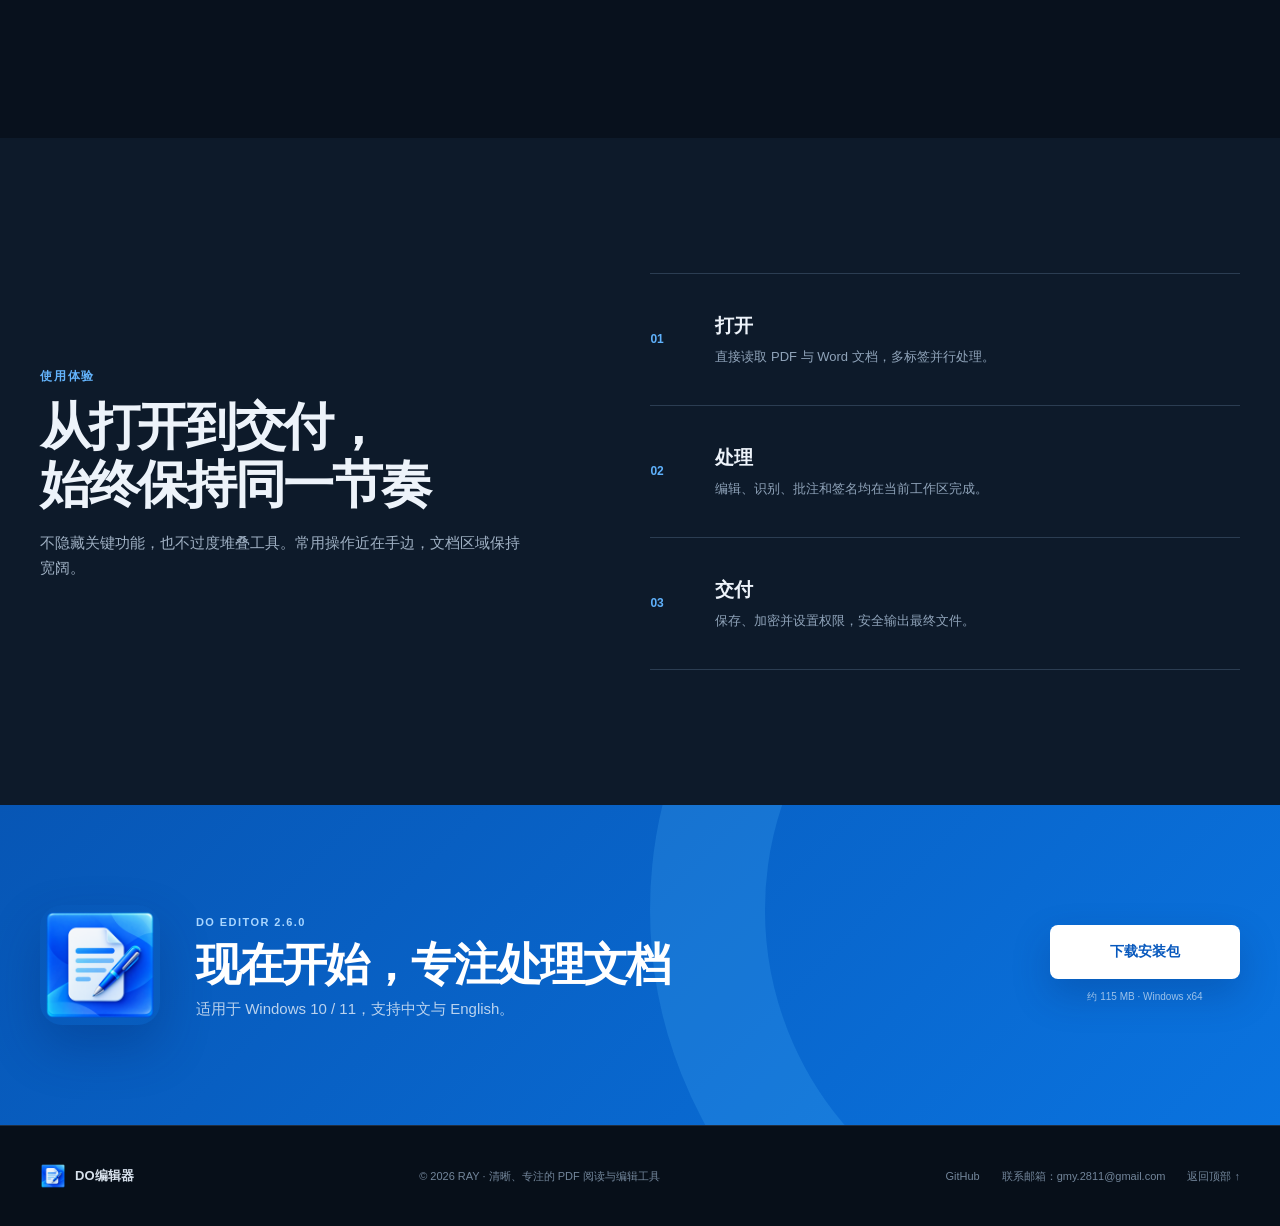
==== commit 63d3eb84: "feat: redesign bilingual website" ====
--- a/website/index.html
+++ b/website/index.html
@@ -3,216 +3,89 @@
 <head>
   <meta charset="utf-8">
   <meta name="viewport" content="width=device-width, initial-scale=1">
-  <meta name="description" content="DO编辑器是一款面向 Windows 10/11 的轻量 PDF 阅读、编辑、OCR、签名与安全工具。">
-  <meta name="theme-color" content="#07111f">
-  <title>DO编辑器｜轻巧、专注的 PDF 阅读与编辑工具</title>
+  <meta name="description" content="DO编辑器是一款适用于 Windows 10/11 的 PDF 阅读、编辑、OCR、签名与安全工具。">
+  <meta name="theme-color" content="#08111d">
+  <title>DO编辑器｜清晰、专注的 Windows PDF 工具</title>
   <link rel="icon" href="assets/app-icon.png">
   <link rel="stylesheet" href="styles.css">
 </head>
 <body>
-  <div class="page-glow glow-one" aria-hidden="true"></div>
-  <div class="page-glow glow-two" aria-hidden="true"></div>
-
   <header class="site-header" id="top">
     <nav class="nav shell" aria-label="主导航">
-      <a class="brand" href="#top" aria-label="DO编辑器首页">
-        <img src="assets/app-icon.png" alt="" width="42" height="42">
-        <span>DO编辑器</span>
-      </a>
-      <button class="nav-toggle" type="button" aria-expanded="false" aria-controls="nav-links" aria-label="打开导航菜单">
-        <span></span><span></span><span></span>
-      </button>
+      <a class="brand" href="#top" aria-label="DO编辑器首页"><img src="assets/app-icon.png" width="38" height="38" alt=""><span>DO编辑器</span></a>
+      <button class="nav-toggle" type="button" aria-expanded="false" aria-controls="nav-links" aria-label="打开导航菜单"><span></span><span></span><span></span></button>
       <div class="nav-links" id="nav-links">
-        <a href="#features">功能</a>
-        <a href="#experience">界面</a>
-        <a href="#security">安全与效率</a>
-        <a href="#download">下载</a>
+        <a href="#workspace">界面</a><a href="#features">功能</a><a href="#workflow">体验</a><a href="#download">下载</a>
+        <div class="language-switch" role="group" aria-label="网站语言"><button type="button" class="active" data-language="zh" aria-pressed="true">中</button><button type="button" data-language="en" aria-pressed="false">EN</button></div>
         <a class="nav-github" href="https://github.com/GMY2811/DO-Editor" target="_blank" rel="noreferrer">GitHub</a>
       </div>
     </nav>
   </header>
 
   <main>
-    <section class="hero shell">
-      <div class="hero-copy reveal">
-        <div class="eyebrow"><span></span> Windows 10 / 11 · Version 2.6.0</div>
-        <h1>让 PDF 编辑<br><em>简单一点。</em></h1>
-        <p class="hero-lead">阅读、编辑、批注、OCR、签名与加密，集中在一个轻巧、清晰的桌面工具里。</p>
-        <div class="hero-actions">
-          <a class="button primary" href="../installer/DO编辑器-Setup-v2.6.0.exe" download>
-            <svg viewBox="0 0 24 24" aria-hidden="true"><path d="M12 3v12m0 0 5-5m-5 5-5-5M5 20h14"/></svg>
-            下载 Windows 版
-          </a>
-          <a class="button secondary" href="#experience">查看界面</a>
+    <section class="hero" aria-labelledby="hero-title">
+      <div class="hero-aura" aria-hidden="true"></div>
+      <div class="hero-inner shell">
+        <div class="hero-copy reveal">
+          <div class="platform-label"><span class="windows-mark"><i></i><i></i><i></i><i></i></span>Windows 10 / 11</div>
+          <h1 id="hero-title">PDF 阅读与编辑，<br><em>清晰、高效。</em></h1>
+          <p>阅读、编辑、批注、OCR、签名与加密，集中在一个清晰、轻巧的桌面工具中。</p>
+          <div class="hero-actions">
+            <a class="button primary" href="https://github.com/GMY2811/DO-Editor/releases/download/v2.6.0/DO-Editor-Setup-v2.6.0.exe"><svg viewBox="0 0 24 24" aria-hidden="true"><path d="M12 3v12m0 0 5-5m-5 5-5-5M5 20h14"/></svg><span class="button-copy">下载 Windows 版</span></a>
+            <a class="text-link" href="#workspace"><span class="link-copy">查看软件界面</span> <span>→</span></a>
+          </div>
+          <div class="hero-meta"><span><i></i>v2.6.0</span><span>中文 / English</span><span>Windows x64</span></div>
         </div>
-        <div class="hero-meta">
-          <span><i class="status-dot"></i> 安装包已就绪</span>
-          <span>约 115 MB</span>
-          <span>中文 / English</span>
-        </div>
-      </div>
-
-      <div class="hero-visual reveal delay-one" aria-label="DO编辑器图标与软件界面预览">
-        <div class="hero-orbit orbit-a"></div>
-        <div class="hero-orbit orbit-b"></div>
-        <div class="icon-card">
-          <img src="assets/app-icon.png" alt="DO编辑器应用图标">
-        </div>
-        <div class="mini-window">
-          <div class="mini-bar"><span></span><span></span><span></span><b>DO编辑器</b></div>
-          <img src="assets/app-dark.png" alt="DO编辑器深色界面预览">
-        </div>
-        <div class="floating-chip chip-one"><b>OCR</b><span>页面文字识别</span></div>
-        <div class="floating-chip chip-two"><b>AES</b><span>PDF 加密保护</span></div>
-      </div>
-    </section>
-
-    <section class="trust-strip shell reveal" aria-label="软件特性摘要">
-      <div><strong>多标签</strong><span>同时处理多份文档</span></div>
-      <div><strong>双主题</strong><span>浅色 / 深色 / 跟随系统</span></div>
-      <div><strong>OCR</strong><span>当前页与全部页面识别</span></div>
-      <div><strong>AES-256</strong><span>密码与权限保护</span></div>
-    </section>
-
-    <section class="section shell" id="features">
-      <div class="section-heading reveal">
-        <span class="kicker">ONE APP, MORE POSSIBILITIES</span>
-        <h2>从阅读到交付，一次完成</h2>
-        <p>常用 PDF 工作流无需在多个软件之间来回切换。</p>
-      </div>
-      <div class="feature-grid">
-        <article class="feature-card featured reveal">
-          <div class="feature-icon blue">
-            <svg viewBox="0 0 24 24" aria-hidden="true"><path d="M6 3h9l4 4v14H6zM15 3v5h5M9 12h6M9 16h6"/></svg>
-          </div>
-          <span class="feature-number">01</span>
-          <h3>顺畅阅读</h3>
-          <p>连续滚动、适合宽度、多标签页、全屏模式与可调缩略图侧栏，让长文档浏览更自然。</p>
-          <ul><li>PDF / DOCX / DOC</li><li>页面拖动排序</li><li>中英文界面</li></ul>
-        </article>
-        <article class="feature-card reveal delay-one">
-          <div class="feature-icon violet">
-            <svg viewBox="0 0 24 24" aria-hidden="true"><path d="m4 20 4.5-1 10-10a2.1 2.1 0 0 0-3-3l-10 10zM14 7l3 3"/></svg>
-          </div>
-          <span class="feature-number">02</span>
-          <h3>灵活编辑</h3>
-          <p>添加文本、修改文字、插入图片，并可使用高亮、下划线、删除线、矩形、直线与手绘标记。</p>
-        </article>
-        <article class="feature-card reveal delay-two">
-          <div class="feature-icon cyan">
-            <svg viewBox="0 0 24 24" aria-hidden="true"><path d="M5 7V4h3M16 4h3v3M19 17v3h-3M8 20H5v-3M8 9h8M8 13h8M8 17h5"/></svg>
-          </div>
-          <span class="feature-number">03</span>
-          <h3>OCR 文字识别</h3>
-          <p>识别扫描 PDF 的当前页面或全部页面，把图片中的文字转成可检索、可复制的内容。</p>
-        </article>
-        <article class="feature-card reveal">
-          <div class="feature-icon orange">
-            <svg viewBox="0 0 24 24" aria-hidden="true"><path d="M5 17c4-5 5 3 8-2s3-5 6-6M4 20h16"/></svg>
-          </div>
-          <span class="feature-number">04</span>
-          <h3>签名与批注</h3>
-          <p>签名设计支持字体、字号、加粗与斜体；签名库可保存常用签名，批注内容悬停即可查看。</p>
-        </article>
-        <article class="feature-card reveal delay-one">
-          <div class="feature-icon green">
-            <svg viewBox="0 0 24 24" aria-hidden="true"><path d="M7 11V8a5 5 0 0 1 10 0v3M5 11h14v10H5zM12 15v3"/></svg>
-          </div>
-          <span class="feature-number">05</span>
-          <h3>安全与水印</h3>
-          <p>AES-256 密码保护与打印、复制、编辑、批注权限控制，并支持灵活的文字水印设置。</p>
-        </article>
-        <article class="feature-card reveal delay-two">
-          <div class="feature-icon pink">
-            <svg viewBox="0 0 24 24" aria-hidden="true"><path d="M4 7h7v10H4zM13 5h7v6h-7zM13 13h7v6h-7zM8 7V4h12"/></svg>
-          </div>
-          <span class="feature-number">06</span>
-          <h3>页面工具</h3>
-          <p>合并 PDF、按范围或每 N 页拆分、提取页面、删除页面，并从缩略图直接多选和重新排序。</p>
-        </article>
-      </div>
-    </section>
-
-    <section class="section experience" id="experience">
-      <div class="shell experience-grid">
-        <div class="experience-copy reveal">
-          <span class="kicker">FOCUSED EXPERIENCE</span>
-          <h2>清晰、克制，专注文档本身</h2>
-          <p>界面针对 Windows 高 DPI 显示优化。紧凑功能区保留文字与图标，侧边栏会随宽度自动调整缩略图，内容区同步保持最佳阅读宽度。</p>
-          <div class="experience-points">
-            <div><span>✓</span><p><b>主题同步</b><small>主界面、弹窗、菜单与标题栏协调一致</small></p></div>
-            <div><span>✓</span><p><b>自定义工作区</b><small>功能按钮可拖动排序，侧边栏默认状态可保存</small></p></div>
-            <div><span>✓</span><p><b>快捷操作</b><small>右键菜单与键盘快捷键覆盖常用工作流</small></p></div>
-          </div>
-        </div>
-        <div class="showcase reveal delay-one">
-          <div class="showcase-toolbar">
-            <div class="window-dots"><i></i><i></i><i></i></div>
-            <div class="screen-toggle" role="group" aria-label="界面主题选择">
-              <button type="button" data-screen="light" class="active">浅色</button>
-              <button type="button" data-screen="dark">深色</button>
-            </div>
-          </div>
-          <div class="screen-frame">
-            <img id="app-screen" src="assets/app-light.png" alt="DO编辑器浅色界面">
+        <div class="product-stage reveal delay-one" aria-label="DO编辑器界面预览">
+          <div class="stage-glow" aria-hidden="true"></div>
+          <div class="app-window">
+            <div class="titlebar dark-titlebar"><div class="title-app"><img src="assets/app-icon.png" alt=""><span>DO编辑器 — Product Overview</span></div><div class="title-controls" aria-hidden="true"><i>—</i><i>□</i><i>×</i></div></div>
+            <div class="app-shot"><img id="hero-screen" src="assets/app-dark.png" alt="DO编辑器深色界面预览"></div>
           </div>
         </div>
       </div>
     </section>
 
-    <section class="section shell" id="security">
-      <div class="section-heading compact reveal">
-        <span class="kicker">SMART &amp; SECURE</span>
-        <h2>效率与安全，同样重要</h2>
+    <section class="value-band" aria-label="主要能力"><div class="shell value-grid">
+      <div><strong>阅读与编辑</strong><span>常用操作集中呈现</span></div><div><strong>OCR 识别</strong><span>扫描内容也能搜索复制</span></div><div><strong>签名与批注</strong><span>审阅和确认更加直接</span></div><div><strong>AES-256</strong><span>密码与文档权限保护</span></div>
+    </div></section>
+
+    <section class="workspace-section" id="workspace" data-theme="dark">
+      <div class="shell workspace-intro reveal">
+        <div><span class="eyebrow">软件界面</span><h2>一眼清晰，操作自然</h2><p>功能有序排布，内容始终是视觉中心。浅色与深色界面可在下方直接切换查看。</p></div>
+        <div class="theme-switch" role="group" aria-label="切换软件截图主题">
+          <button type="button" data-screen="light" aria-pressed="false"><span>☀</span>浅色界面</button>
+          <button type="button" class="active" data-screen="dark" aria-pressed="true"><span>◐</span>深色界面</button>
+        </div>
       </div>
-      <div class="split-cards">
-        <article class="split-card security-card reveal">
-          <div class="split-art lock-art" aria-hidden="true">
-            <div class="lock-ring"></div><div class="lock-body"><i></i></div>
-          </div>
-          <div>
-            <span>PDF 安全</span>
-            <h3>保护重要文档</h3>
-            <p>设置打开密码，精细控制打印、复制、编辑与批注权限；也可在验证所有者密码后移除保护。</p>
-          </div>
-        </article>
-        <article class="split-card ocr-card reveal delay-one">
-          <div class="split-art scan-art" aria-hidden="true">
-            <div class="scan-page"><i></i><i></i><i></i><span></span></div>
-          </div>
-          <div>
-            <span>OCR 引擎</span>
-            <h3>让扫描件可搜索</h3>
-            <p>内置 ONNX Runtime OCR 能力，无需额外配置即可识别中文与英文扫描内容。</p>
-          </div>
-        </article>
+      <div class="workspace-shell reveal delay-one"><div class="workspace-window">
+        <div class="titlebar workspace-bar"><div class="title-app"><img src="assets/app-icon.png" alt=""><span>DO编辑器 — Product Overview</span></div><div class="title-controls" aria-hidden="true"><i>—</i><i>□</i><i>×</i></div></div>
+        <div class="workspace-shot"><img id="app-screen" src="assets/app-dark.png" alt="DO编辑器深色主题界面"></div>
+      </div></div>
+      <div class="shell workspace-meta"><span>真实软件界面</span><span>专用演示文档</span><span>高 DPI 显示优化</span></div>
+    </section>
+
+    <section class="features-section shell" id="features">
+      <div class="section-lead reveal"><span class="eyebrow">核心功能</span><h2>完整，但不复杂</h2><p>把高频 PDF 工作整合成三个清晰环节，减少来回切换。</p></div>
+      <div class="feature-rows">
+        <article class="feature-row reveal"><div class="feature-number">01</div><div class="feature-title"><span class="feature-icon blue"><svg viewBox="0 0 24 24"><path d="M6 3h9l4 4v14H6zM15 3v5h5M9 12h6M9 16h6"/></svg></span><h3>阅读与整理</h3></div><p>连续滚动、多标签页、适合宽度、缩略图侧栏和页面拖动排序，让长文档始终易于掌控。</p><ul><li>PDF / Word</li><li>页面管理</li><li>多标签</li></ul></article>
+        <article class="feature-row reveal"><div class="feature-number">02</div><div class="feature-title"><span class="feature-icon violet"><svg viewBox="0 0 24 24"><path d="m4 20 4.5-1 10-10a2.1 2.1 0 0 0-3-3l-10 10zM14 7l3 3"/></svg></span><h3>编辑与审阅</h3></div><p>添加和修改文字、插入图片、快捷复制，并通过高亮、线条、图形、签名与批注完成审阅。</p><ul><li>文字图像</li><li>签名设计</li><li>批注标记</li></ul></article>
+        <article class="feature-row reveal"><div class="feature-number">03</div><div class="feature-title"><span class="feature-icon orange"><svg viewBox="0 0 24 24"><path d="M7 11V8a5 5 0 0 1 10 0v3M5 11h14v10H5zM12 15v3"/></svg></span><h3>识别与保护</h3></div><p>识别当前页或全部扫描页面，并通过密码、权限控制和文字水印保护最终文档。</p><ul><li>OCR</li><li>AES-256</li><li>水印</li></ul></article>
       </div>
     </section>
 
-    <section class="download-section" id="download">
-      <div class="download-card shell reveal">
-        <div class="download-icon"><img src="assets/app-icon.png" alt="" width="112" height="112"></div>
-        <div class="download-copy">
-          <span class="kicker">READY WHEN YOU ARE</span>
-          <h2>现在开始，更轻松地处理 PDF</h2>
-          <p>适用于 Windows 10 / 11，安装时可选择中文或英文，并可关联 PDF 文件。</p>
-        </div>
-        <div class="download-actions">
-          <a class="button primary large" href="../installer/DO编辑器-Setup-v2.6.0.exe" download>下载 v2.6.0</a>
-          <small>约 115 MB · Windows x64</small>
-        </div>
-      </div>
-    </section>
+    <section class="workflow-section" id="workflow"><div class="shell workflow-layout">
+      <div class="workflow-copy reveal"><span class="eyebrow">使用体验</span><h2>从打开到交付，<br>始终保持同一节奏</h2><p>不隐藏关键功能，也不过度堆叠工具。常用操作近在手边，文档区域保持宽阔。</p></div>
+      <ol class="workflow-list reveal delay-one"><li><span>01</span><div><strong>打开</strong><p>直接读取 PDF 与 Word 文档，多标签并行处理。</p></div></li><li><span>02</span><div><strong>处理</strong><p>编辑、识别、批注和签名均在当前工作区完成。</p></div></li><li><span>03</span><div><strong>交付</strong><p>保存、加密并设置权限，安全输出最终文件。</p></div></li></ol>
+    </div></section>
+
+    <section class="download-section" id="download"><div class="download-inner shell reveal">
+      <img src="assets/app-icon.png" alt="DO编辑器应用图标"><div><span>DO EDITOR 2.6.0</span><h2>现在开始，专注处理文档</h2><p>适用于 Windows 10 / 11，支持中文与 English。</p></div>
+      <div class="download-actions"><a class="button white" href="https://github.com/GMY2811/DO-Editor/releases/download/v2.6.0/DO-Editor-Setup-v2.6.0.exe">下载安装包</a><small>约 115 MB · Windows x64</small></div>
+    </div></section>
   </main>
 
-  <footer class="footer">
-    <div class="shell footer-inner">
-      <div class="brand footer-brand"><img src="assets/app-icon.png" alt="" width="34" height="34"><span>DO编辑器</span></div>
-      <p>© <span id="year">2026</span> RAY · 基于 PySide6 与 PyMuPDF 构建</p>
-      <div><a href="mailto:gmy.2811@gmail.com">联系开发者</a><a href="https://github.com/GMY2811/DO-Editor" target="_blank" rel="noreferrer">开源项目</a></div>
-    </div>
-  </footer>
-
+  <footer class="footer"><div class="shell footer-inner"><div class="footer-brand"><img src="assets/app-icon.png" alt=""><strong>DO编辑器</strong></div><p>© <span id="year">2026</span> RAY · 清晰、专注的 PDF 阅读与编辑工具</p><div><a href="https://github.com/GMY2811/DO-Editor" target="_blank" rel="noreferrer">GitHub</a><a class="contact-email" href="mailto:gmy.2811@gmail.com"><span class="email-label">联系邮箱</span><span class="email-separator">：</span>gmy.2811@gmail.com</a><a href="#top">返回顶部 ↑</a></div></div></footer>
   <script src="script.js"></script>
 </body>
 </html>
--- a/website/styles.css
+++ b/website/styles.css
@@ -1,166 +1,198 @@
 :root {
-  color-scheme: dark;
-  --bg: #07111f;
-  --bg-soft: #0b1728;
-  --surface: rgba(17, 31, 51, .72);
-  --surface-solid: #102039;
-  --line: rgba(160, 194, 233, .14);
-  --text: #f4f8ff;
-  --muted: #9eafc4;
-  --blue: #2587ff;
-  --cyan: #25d4e8;
-  --violet: #8e72ff;
-  --shadow: 0 30px 80px rgba(0, 0, 0, .42);
-  --radius: 26px;
+  color-scheme: light;
+  --blue: #0a6de5;
+  --blue-dark: #064ba9;
+  --ink: #13243b;
+  --muted: #63748a;
+  --line: #dce5ef;
+  --soft: #f5f8fc;
+  --shadow: 0 30px 90px rgba(28, 66, 112, .18);
 }
 
 * { box-sizing: border-box; }
 html { scroll-behavior: smooth; }
-body {
-  margin: 0;
-  min-width: 280px;
-  color: var(--text);
-  background:
-    radial-gradient(circle at 72% 4%, rgba(30, 124, 255, .14), transparent 30%),
-    linear-gradient(180deg, #07111f 0%, #081422 55%, #06101c 100%);
-  font-family: "Microsoft YaHei UI", "PingFang SC", "Segoe UI", sans-serif;
-  line-height: 1.65;
-  overflow-x: hidden;
-}
-
-body::before {
-  content: "";
-  position: fixed;
-  inset: 0;
-  pointer-events: none;
-  opacity: .22;
-  background-image: linear-gradient(rgba(255,255,255,.018) 1px, transparent 1px), linear-gradient(90deg, rgba(255,255,255,.018) 1px, transparent 1px);
-  background-size: 60px 60px;
-  mask-image: linear-gradient(to bottom, black, transparent 76%);
-}
-
+body { min-width: 280px; margin: 0; overflow-x: hidden; color: var(--ink); background: #fff; font-family: "Segoe UI Variable", "Segoe UI", "Microsoft YaHei UI", sans-serif; font-size: 15px; line-height: 1.7; -webkit-font-smoothing: antialiased; text-rendering: optimizeLegibility; }
 a { color: inherit; text-decoration: none; }
 img { display: block; max-width: 100%; }
 button { font: inherit; }
-.shell { width: min(1180px, calc(100% - 48px)); margin-inline: auto; }
+.shell { width: min(1400px, calc(100% - 80px)); margin-inline: auto; }
 
-.page-glow { position: absolute; border-radius: 50%; filter: blur(110px); pointer-events: none; opacity: .22; }
-.glow-one { width: 430px; height: 430px; background: #087cff; top: 90px; right: -180px; }
-.glow-two { width: 320px; height: 320px; background: #24cfda; top: 680px; left: -220px; opacity: .1; }
+.site-header { position: fixed; inset: 0 0 auto; z-index: 50; border-bottom: 1px solid transparent; transition: background .25s, border-color .25s, box-shadow .25s; }
+.site-header.scrolled { background: rgba(250, 252, 255, .9); border-color: rgba(189, 205, 224, .65); box-shadow: 0 10px 35px rgba(35, 70, 108, .07); backdrop-filter: blur(24px) saturate(1.25); }
+.nav { height: 74px; display: flex; align-items: center; justify-content: space-between; }
+.brand { display: inline-flex; align-items: center; gap: 11px; font-size: 16px; font-weight: 720; letter-spacing: -.02em; }
+.brand img { border-radius: 8px; box-shadow: 0 8px 20px rgba(19, 104, 215, .22); }
+.nav-links { display: flex; align-items: center; gap: 34px; color: #40536a; font-size: 13px; }
+.nav-links > a { transition: color .2s; }.nav-links > a:hover { color: var(--blue); }
+.nav-github { padding: 8px 17px; border: 1px solid rgba(65, 101, 143, .22); border-radius: 7px; background: rgba(255, 255, 255, .65); }
+.language-switch { display: flex; gap: 2px; padding: 3px; border: 1px solid #34465b; border-radius: 7px; background: #111e2d; }
+.language-switch button { min-width: 32px; height: 27px; padding: 0 7px; border: 0; border-radius: 4px; color: #8194aa; background: transparent; cursor: pointer; font-size: 10px; font-weight: 700; }
+.language-switch button.active { color: #fff; background: #1878d7; }
+.nav-toggle { display: none; width: 42px; height: 42px; padding: 9px; border: 1px solid var(--line); border-radius: 7px; background: rgba(255, 255, 255, .72); cursor: pointer; }
+.nav-toggle span { display: block; height: 2px; margin: 5px 0; background: var(--ink); }
 
-.site-header {
-  position: sticky;
-  top: 0;
-  z-index: 20;
-  border-bottom: 1px solid transparent;
-  transition: .25s ease;
+.hero { position: relative; min-height: 920px; overflow: hidden; background: linear-gradient(135deg, #fbfdff 0%, #f1f6fc 54%, #edf5ff 100%); }
+.hero::before { content: ""; position: absolute; inset: 0; background-image: linear-gradient(rgba(58, 105, 158, .045) 1px, transparent 1px), linear-gradient(90deg, rgba(58, 105, 158, .045) 1px, transparent 1px); background-size: 72px 72px; mask-image: linear-gradient(to bottom, #000 20%, transparent 88%); }
+.hero-aura { position: absolute; width: 900px; height: 900px; right: -220px; top: -330px; border: 150px solid rgba(40, 145, 255, .1); border-radius: 50%; }
+.hero-inner { position: relative; z-index: 2; min-height: 920px; display: grid; grid-template-columns: minmax(440px, .78fr) minmax(680px, 1.22fr); align-items: center; gap: clamp(50px, 6vw, 100px); padding-top: 95px; padding-bottom: 70px; }
+.hero-copy { max-width: 600px; }
+.platform-label { width: fit-content; display: flex; align-items: center; gap: 10px; color: #356291; font-size: 12px; font-weight: 680; letter-spacing: .04em; }
+.windows-mark { width: 16px; height: 16px; display: grid; grid-template-columns: 1fr 1fr; gap: 1px; }.windows-mark i { background: #1186f1; }
+.hero h1 { margin: 24px 0 23px; font-size: clamp(58px, 5.1vw, 78px); line-height: 1.05; letter-spacing: -.055em; font-weight: 730; }
+.hero h1 em { color: var(--blue); font-style: normal; }
+.hero-copy > p { max-width: 570px; margin: 0; color: #566b82; font-size: 18px; line-height: 1.85; }
+.hero-actions { display: flex; align-items: center; gap: 26px; margin-top: 36px; }
+.button { min-height: 54px; display: inline-flex; align-items: center; justify-content: center; gap: 10px; padding: 0 24px; border: 1px solid transparent; border-radius: 8px; font-size: 14px; font-weight: 680; transition: transform .2s, box-shadow .2s; }
+.button:hover { transform: translateY(-2px); }
+.button svg { width: 19px; fill: none; stroke: currentColor; stroke-width: 1.9; stroke-linecap: round; stroke-linejoin: round; }
+.button.primary { color: #fff; background: linear-gradient(135deg, #168cf5, #075fcf); box-shadow: 0 15px 35px rgba(5, 98, 211, .28), inset 0 1px rgba(255, 255, 255, .25); }
+.text-link { color: #2c4765; font-size: 14px; font-weight: 650; }.text-link span { display: inline-block; margin-left: 5px; color: var(--blue); transition: transform .2s; }.text-link:hover span { transform: translateX(4px); }
+.hero-meta { display: flex; flex-wrap: wrap; gap: 12px 24px; margin-top: 25px; color: #74859a; font-size: 12px; }.hero-meta span { display: flex; align-items: center; gap: 8px; }.hero-meta i { width: 7px; height: 7px; border-radius: 50%; background: #19b884; box-shadow: 0 0 0 5px rgba(25, 184, 132, .1); }
+
+.product-stage { position: relative; min-width: 0; }
+.stage-glow { position: absolute; inset: 5% -8% -8% 10%; border-radius: 50%; background: rgba(35, 135, 244, .19); filter: blur(65px); }
+.app-window, .workspace-window { position: relative; overflow: hidden; border: 1px solid rgba(91, 128, 168, .3); background: #fff; box-shadow: var(--shadow); }
+.app-window { aspect-ratio: 1.6; border-radius: 11px; transform: perspective(1500px) rotateY(-2.2deg); transform-origin: left center; }
+.titlebar { height: 43px; display: flex; align-items: center; justify-content: space-between; padding-left: 13px; color: #3b5068; background: #f8fafd; border-bottom: 1px solid #dce4ed; transition: color .18s, background .18s, border-color .18s; }
+.title-app { display: flex; align-items: center; gap: 8px; font-size: 11px; }.title-app img { width: 22px; height: 22px; border-radius: 5px; }
+.title-controls { align-self: stretch; display: flex; }.title-controls i { width: 45px; display: grid; place-items: center; color: inherit; font-size: 12px; font-style: normal; }
+.app-shot { height: calc(100% - 43px); overflow: hidden; background: #eaf0f6; }.app-shot img { width: 100%; height: 100%; object-fit: cover; object-position: top left; }
+
+.value-band { border-block: 1px solid var(--line); background: #fff; }
+.value-grid { min-height: 126px; display: grid; grid-template-columns: repeat(4, 1fr); }
+.value-grid > div { display: grid; align-content: center; gap: 2px; padding-left: 34px; border-right: 1px solid var(--line); }.value-grid > div:first-child { padding-left: 0; }.value-grid > div:last-child { border-right: 0; }
+.value-grid strong { font-size: 16px; }.value-grid span { color: #7b8a9c; font-size: 12px; }
+
+.workspace-section { padding: 140px 0 120px; overflow: hidden; color: #f4f7fb; background: #0c1929; transition: background .25s; }
+.workspace-section[data-theme="dark"] { background: #0a111b; }
+.workspace-intro { display: flex; align-items: flex-end; justify-content: space-between; gap: 60px; margin-bottom: 48px; }
+.workspace-intro > div:first-child { max-width: 760px; }
+.eyebrow { color: var(--blue); font-size: 12px; font-weight: 750; letter-spacing: .15em; }
+.workspace-intro .eyebrow { color: #66b7ff; }
+.workspace-intro h2, .section-lead h2, .workflow-copy h2, .download-inner h2 { margin: 11px 0 15px; font-size: clamp(42px, 4vw, 58px); line-height: 1.14; letter-spacing: -.045em; }
+.workspace-intro p { max-width: 650px; margin: 0; color: #9aacc1; font-size: 16px; }
+.theme-switch { display: flex; flex: 0 0 auto; gap: 4px; padding: 5px; border: 1px solid #334258; border-radius: 9px; background: #131f2f; }
+.theme-switch button { min-width: 108px; height: 40px; border: 0; border-radius: 6px; color: #9caabd; background: transparent; cursor: pointer; font-size: 12px; transition: color .18s, background .18s, box-shadow .18s; }
+.theme-switch button:hover { color: #fff; }.theme-switch button.active { color: #fff; background: #167ce5; box-shadow: 0 7px 20px rgba(5, 94, 198, .35); }.theme-switch button:focus-visible { outline: 2px solid #78c0ff; outline-offset: 2px; }.theme-switch span { margin-right: 6px; }
+.workspace-shell { width: min(1560px, calc(100% - 48px)); margin-inline: auto; }
+.workspace-window { border-color: #425168; border-radius: 12px; box-shadow: 0 45px 120px rgba(0, 0, 0, .48); }
+.workspace-bar { height: 46px; }
+.workspace-shot { position: relative; aspect-ratio: 1.667; overflow: hidden; background: #e8eef5; transition: background .18s; }.workspace-shot img { width: 100%; height: 100%; object-fit: cover; object-position: top left; }
+.workspace-section[data-theme="dark"] .workspace-window { border-color: #3a424e; background: #202329; }
+.workspace-section[data-theme="dark"] .workspace-bar { color: #edf1f6; background: #202329; border-color: #383f49; }
+.workspace-section[data-theme="dark"] .workspace-shot { background: #1d2025; }
+.workspace-meta { display: flex; justify-content: center; gap: 45px; margin-top: 27px; color: #71849b; font-size: 11px; }.workspace-meta span::before { content: ""; display: inline-block; width: 5px; height: 5px; margin: 0 9px 2px 0; border-radius: 50%; background: #3d9ff7; }
+
+.features-section { padding-top: 145px; padding-bottom: 150px; }
+.section-lead { max-width: 760px; margin-bottom: 70px; }.section-lead p { margin: 0; color: var(--muted); font-size: 16px; }
+.feature-rows { border-top: 1px solid var(--line); }
+.feature-row { min-height: 190px; display: grid; grid-template-columns: 70px minmax(230px, .75fr) minmax(360px, 1.35fr) auto; align-items: center; gap: 34px; border-bottom: 1px solid var(--line); }
+.feature-number { align-self: start; padding-top: 40px; color: #99a7b8; font-size: 11px; font-weight: 700; letter-spacing: .12em; }
+.feature-title { display: flex; align-items: center; gap: 18px; }.feature-title h3 { margin: 0; font-size: 22px; letter-spacing: -.025em; }
+.feature-icon { width: 50px; height: 50px; flex: 0 0 50px; display: grid; place-items: center; border-radius: 9px; }.feature-icon svg { width: 26px; fill: none; stroke: currentColor; stroke-width: 1.65; stroke-linecap: round; stroke-linejoin: round; }
+.feature-icon.blue { color: #0a70e9; background: #e8f3ff; }.feature-icon.violet { color: #7354d5; background: #f0ebff; }.feature-icon.orange { color: #d75b27; background: #fff0e8; }
+.feature-row > p { margin: 0; color: var(--muted); font-size: 14px; }
+.feature-row ul { min-width: 230px; display: flex; justify-content: flex-end; flex-wrap: wrap; gap: 7px; margin: 0; padding: 0; list-style: none; }.feature-row li { padding: 5px 10px; color: #667b93; border: 1px solid #d9e3ee; border-radius: 99px; background: #f8fafc; font-size: 10px; }
+
+.workflow-section { padding: 135px 0; color: #edf3fa; background: linear-gradient(135deg, #112b4a, #0b1d33); }
+.workflow-layout { display: grid; grid-template-columns: .9fr 1.1fr; align-items: center; gap: clamp(80px, 10vw, 170px); }
+.workflow-copy p { max-width: 560px; margin: 0; color: #9fb0c3; font-size: 15px; }.workflow-copy .eyebrow { color: #63b3fb; }
+.workflow-list { margin: 0; padding: 0; list-style: none; border-top: 1px solid #30455e; }
+.workflow-list li { min-height: 132px; display: grid; grid-template-columns: 65px 1fr; align-items: center; border-bottom: 1px solid #30455e; }.workflow-list li > span { color: #5fb1fb; font-size: 12px; font-weight: 700; }.workflow-list strong { font-size: 19px; }.workflow-list p { margin: 4px 0 0; color: #8fa3b9; font-size: 13px; }
+
+.download-section { position: relative; overflow: hidden; padding: 100px 0; color: #fff; background: #0869da; }
+.download-section::after { content: ""; position: absolute; width: 660px; height: 660px; right: -260px; top: -340px; border: 115px solid rgba(91, 192, 255, .18); border-radius: 50%; }
+.download-inner { position: relative; z-index: 2; display: grid; grid-template-columns: 120px 1fr auto; align-items: center; gap: 36px; }.download-inner > img { width: 120px; border-radius: 22px; box-shadow: 0 23px 50px rgba(0, 37, 104, .3); }.download-inner > div > span { color: #a9d6ff; font-size: 11px; font-weight: 700; letter-spacing: .13em; }.download-inner h2 { margin-top: 6px; margin-bottom: 6px; font-size: clamp(36px, 3.5vw, 50px); }.download-inner p { margin: 0; color: rgba(255, 255, 255, .72); }
+.download-actions { display: grid; gap: 9px; text-align: center; }.button.white { min-width: 190px; color: #0758bd; background: #fff; box-shadow: 0 16px 36px rgba(0, 39, 105, .25); }.download-actions small { color: rgba(255, 255, 255, .6); font-size: 10px; }
+
+.footer { padding: 30px 0; color: #718195; background: #f7f9fc; border-top: 1px solid var(--line); font-size: 11px; }.footer-inner { display: flex; align-items: center; justify-content: space-between; gap: 30px; }.footer-brand { display: flex; align-items: center; gap: 9px; color: #2b405a; font-size: 13px; }.footer-brand img { width: 26px; border-radius: 5px; }.footer-inner > div:last-child { display: flex; flex-wrap: wrap; justify-content: flex-end; gap: 10px 22px; }.footer a:hover { color: var(--blue); }
+
+.reveal { opacity: 1; transform: none; }
+
+@media (max-width: 1180px) {
+  .hero { min-height: 800px; }.hero-inner { min-height: 800px; grid-template-columns: minmax(390px, .8fr) minmax(520px, 1.2fr); gap: 45px; }.hero h1 { font-size: 58px; }.hero-copy > p { font-size: 16px; }
+  .feature-row { grid-template-columns: 55px minmax(210px, .75fr) 1.25fr; }.feature-row ul { grid-column: 2 / 4; justify-content: flex-start; margin-top: -35px; padding-bottom: 28px; }
 }
-.site-header.scrolled { background: rgba(7, 17, 31, .78); border-color: var(--line); backdrop-filter: blur(18px); }
-.nav { height: 78px; display: flex; align-items: center; justify-content: space-between; }
-.brand { display: inline-flex; align-items: center; gap: 11px; font-weight: 700; letter-spacing: -.02em; }
-.brand img { border-radius: 10px; filter: drop-shadow(0 8px 18px rgba(22, 119, 255, .3)); }
-.nav-links { display: flex; align-items: center; gap: 31px; color: #c3cfdd; font-size: 14px; }
-.nav-links a { transition: color .2s ease; }
-.nav-links a:hover { color: white; }
-.nav-github { border: 1px solid var(--line); background: rgba(255,255,255,.045); padding: 8px 16px; border-radius: 99px; }
-.nav-toggle { display: none; border: 0; background: transparent; width: 42px; height: 42px; padding: 9px; }
-.nav-toggle span { display: block; height: 2px; background: white; margin: 5px 0; border-radius: 2px; }
 
-.hero { min-height: 750px; display: grid; grid-template-columns: .92fr 1.08fr; align-items: center; gap: 42px; padding-top: 38px; padding-bottom: 90px; }
-.eyebrow, .kicker { color: #6ec5ff; font-size: 12px; letter-spacing: .17em; font-weight: 700; }
-.eyebrow { display: flex; align-items: center; gap: 9px; }
-.eyebrow span { width: 7px; height: 7px; border-radius: 50%; background: #35d5c7; box-shadow: 0 0 0 5px rgba(53,213,199,.12); }
-.hero h1 { margin: 18px 0 22px; font-size: clamp(54px, 6.1vw, 86px); line-height: 1.06; letter-spacing: -.055em; }
-.hero h1 em { font-style: normal; background: linear-gradient(110deg, #69cfff, #297fff 45%, #8d72ff); -webkit-background-clip: text; color: transparent; }
-.hero-lead { max-width: 550px; margin: 0; font-size: 19px; color: var(--muted); }
-.hero-actions { display: flex; align-items: center; gap: 13px; margin-top: 35px; }
-.button { min-height: 50px; padding: 0 24px; border-radius: 14px; display: inline-flex; align-items: center; justify-content: center; gap: 10px; font-weight: 700; font-size: 14px; transition: transform .2s ease, box-shadow .2s ease, border-color .2s ease; }
-.button:hover { transform: translateY(-2px); }
-.button svg { width: 20px; fill: none; stroke: currentColor; stroke-width: 1.8; stroke-linecap: round; stroke-linejoin: round; }
-.button.primary { color: white; background: linear-gradient(135deg, #1596ff, #3569f3); box-shadow: 0 15px 35px rgba(27, 114, 255, .3), inset 0 1px rgba(255,255,255,.25); }
-.button.primary:hover { box-shadow: 0 20px 42px rgba(27, 114, 255, .4), inset 0 1px rgba(255,255,255,.25); }
-.button.secondary { border: 1px solid var(--line); background: rgba(255,255,255,.04); color: #d8e4f2; }
-.hero-meta { display: flex; flex-wrap: wrap; gap: 9px 22px; margin-top: 24px; color: #778ba3; font-size: 12px; }
-.hero-meta span { display: inline-flex; align-items: center; gap: 8px; }
-.status-dot { width: 7px; height: 7px; border-radius: 50%; background: #3bd29f; box-shadow: 0 0 12px #3bd29f; }
+@media (max-width: 850px) {
+  .shell { width: calc(100% - 40px); }.nav { height: 68px; }.nav-toggle { position: absolute; right: 20px; display: block; }.nav-links { position: absolute; left: 20px; right: 20px; top: 62px; display: none; flex-direction: column; align-items: stretch; gap: 2px; padding: 12px; border: 1px solid var(--line); border-radius: 9px; background: rgba(250, 252, 255, .97); box-shadow: var(--shadow); }.nav-links.open { display: flex; }.nav-links a { padding: 10px 12px; }.nav-github { text-align: center; }.language-switch { align-self: flex-start; }
+  .hero, .hero-inner { min-height: auto; }.hero-inner { grid-template-columns: 1fr; gap: 48px; padding-top: 130px; padding-bottom: 90px; }.hero-copy { max-width: 650px; text-align: center; margin-inline: auto; }.platform-label { margin-inline: auto; }.hero h1 { font-size: clamp(48px, 9vw, 64px); }.hero-copy > p { margin-inline: auto; }.hero-actions, .hero-meta { justify-content: center; }.app-window { transform: none; }
+  .value-grid { grid-template-columns: 1fr 1fr; }.value-grid > div { min-height: 100px; padding-left: 24px; border-bottom: 1px solid var(--line); }.value-grid > div:nth-child(2) { border-right: 0; }.value-grid > div:nth-child(n+3) { border-bottom: 0; }.value-grid > div:first-child { padding-left: 24px; }
+  .workspace-section { padding: 100px 0 85px; }.workspace-intro { align-items: flex-start; flex-direction: column; gap: 28px; }.workspace-shell { width: calc(100% - 20px); }.workspace-meta { gap: 16px 28px; flex-wrap: wrap; }.workspace-intro h2, .section-lead h2, .workflow-copy h2 { font-size: 42px; }
+  .features-section { padding-top: 105px; padding-bottom: 105px; }.section-lead { margin-bottom: 50px; }.feature-row { grid-template-columns: 45px 1fr; gap: 18px; padding: 32px 0; }.feature-number { padding-top: 13px; }.feature-row > p, .feature-row ul { grid-column: 2; margin: 0; padding: 0; justify-content: flex-start; }
+  .workflow-section { padding: 100px 0; }.workflow-layout { grid-template-columns: 1fr; gap: 55px; }
+  .download-inner { grid-template-columns: 96px 1fr; }.download-inner > img { width: 96px; }.download-actions { grid-column: 2; justify-self: start; }
+}
 
-.hero-visual { position: relative; height: 610px; }
-.hero-orbit { position: absolute; border-radius: 50%; border: 1px solid rgba(100,185,255,.19); }
-.orbit-a { width: 530px; height: 530px; right: 8px; top: 24px; }
-.orbit-b { width: 400px; height: 400px; right: 73px; top: 88px; border-style: dashed; animation: spin 32s linear infinite; }
-.icon-card { position: absolute; z-index: 3; width: 230px; right: 37px; top: 20px; padding: 14px; border: 1px solid rgba(255,255,255,.16); background: linear-gradient(145deg, rgba(255,255,255,.16), rgba(255,255,255,.035)); backdrop-filter: blur(18px); border-radius: 46px; box-shadow: var(--shadow); transform: rotate(4deg); }
-.icon-card img { border-radius: 35px; }
-.mini-window { position: absolute; z-index: 2; width: 520px; left: 0; top: 190px; background: #111d2d; border: 1px solid rgba(159,201,255,.2); border-radius: 20px; overflow: hidden; box-shadow: var(--shadow); transform: perspective(1200px) rotateY(7deg) rotateX(2deg); }
-.mini-bar { height: 33px; background: #162438; display: flex; align-items: center; gap: 6px; padding: 0 12px; }
-.mini-bar span { width: 8px; height: 8px; border-radius: 50%; background: #516278; }
-.mini-bar span:first-child { background: #ff6b61; }.mini-bar span:nth-child(2) { background: #ffbc45; }.mini-bar span:nth-child(3) { background: #34c78b; }
-.mini-bar b { margin-left: 8px; color: #8497ad; font-size: 9px; font-weight: 500; }
-.mini-window img { aspect-ratio: 16 / 9.2; object-fit: cover; object-position: top left; }
-.floating-chip { position: absolute; z-index: 4; display: grid; grid-template-columns: 40px auto; align-items: center; gap: 10px; padding: 10px 15px 10px 10px; border-radius: 15px; border: 1px solid rgba(255,255,255,.16); background: rgba(12,29,49,.78); backdrop-filter: blur(15px); box-shadow: 0 16px 35px rgba(0,0,0,.28); }
-.floating-chip b { width: 40px; height: 40px; border-radius: 11px; display: grid; place-items: center; background: linear-gradient(145deg,#188cff,#315ce9); font-size: 12px; }
-.floating-chip span { font-size: 12px; color: #c6d3e2; white-space: nowrap; }
-.chip-one { left: -18px; top: 455px; }.chip-two { right: -6px; top: 405px; }.chip-two b { background: linear-gradient(145deg,#8d66ff,#644bd0); }
+@media (max-width: 560px) {
+  .shell { width: calc(100% - 30px); }.hero-inner { padding-top: 112px; padding-bottom: 72px; }.hero h1 { font-size: 44px; }.hero-copy { width: 100%; overflow: hidden; }.hero-copy > p { width: 100%; max-width: 100%; padding-inline: 8px; font-size: 15px; word-break: break-all; overflow-wrap: anywhere; }.hero-actions { flex-direction: column; gap: 17px; }.hero-actions .button { width: 100%; }.hero-meta { gap: 8px 16px; }
+  .app-window { aspect-ratio: 1.52; border-radius: 8px; }.titlebar { height: 34px; }.title-controls i { width: 34px; }.title-app { font-size: 9px; }.title-app img { width: 18px; height: 18px; }.app-shot { height: calc(100% - 34px); }
+  .value-grid { grid-template-columns: 1fr; }.value-grid > div { min-height: 82px; border-right: 0; border-bottom: 1px solid var(--line) !important; }.value-grid > div:last-child { border-bottom: 0 !important; }
+  .workspace-intro h2, .section-lead h2, .workflow-copy h2 { font-size: 36px; }.theme-switch { width: 100%; }.theme-switch button { flex: 1; min-width: 0; }.workspace-shell { width: calc(100% - 10px); }.workspace-window { border-radius: 7px; }.workspace-bar { height: 34px; }.workspace-shot { aspect-ratio: 1.55; }.workspace-meta { align-items: center; flex-direction: column; gap: 4px; }
+  .feature-row { grid-template-columns: 34px 1fr; }.feature-title { gap: 12px; }.feature-icon { width: 44px; height: 44px; flex-basis: 44px; }.feature-title h3 { font-size: 19px; }
+  .download-section { padding: 80px 0; }.download-inner { grid-template-columns: 1fr; text-align: center; }.download-inner > img { margin-inline: auto; }.download-actions { grid-column: 1; justify-self: stretch; }.footer-inner { flex-direction: column; gap: 12px; text-align: center; }.footer-inner p { margin: 0; }
+}
 
-.trust-strip { display: grid; grid-template-columns: repeat(4, 1fr); border: 1px solid var(--line); background: rgba(255,255,255,.026); border-radius: 22px; overflow: hidden; }
-.trust-strip div { min-height: 100px; display: flex; flex-direction: column; justify-content: center; padding: 20px 28px; border-right: 1px solid var(--line); }
-.trust-strip div:last-child { border: 0; }
-.trust-strip strong { font-size: 17px; }.trust-strip span { color: var(--muted); font-size: 12px; margin-top: 4px; }
+@media (prefers-reduced-motion: reduce) { html { scroll-behavior: auto; }.reveal { opacity: 1; transform: none; transition: none; } }
 
-.section { padding-top: 135px; padding-bottom: 50px; }
-.section-heading { max-width: 680px; margin: 0 auto 55px; text-align: center; }
-.section-heading.compact { margin-bottom: 36px; }
-.section-heading h2, .experience-copy h2, .download-copy h2 { margin: 10px 0 14px; font-size: clamp(34px, 4.2vw, 54px); line-height: 1.16; letter-spacing: -.045em; }
-.section-heading p, .experience-copy > p, .download-copy p { color: var(--muted); margin: 0; }
-.feature-grid { display: grid; grid-template-columns: repeat(3, 1fr); gap: 18px; }
-.feature-card { min-height: 315px; position: relative; padding: 29px; border: 1px solid var(--line); border-radius: var(--radius); background: linear-gradient(145deg, rgba(255,255,255,.048), rgba(255,255,255,.018)); overflow: hidden; transition: transform .28s ease, border-color .28s ease, background .28s ease; }
-.feature-card::after { content: ""; position: absolute; width: 130px; height: 130px; border-radius: 50%; background: var(--blue); filter: blur(80px); opacity: 0; right: -40px; bottom: -40px; transition: opacity .25s; }
-.feature-card:hover { transform: translateY(-6px); border-color: rgba(87,162,255,.38); background: linear-gradient(145deg,rgba(255,255,255,.07),rgba(255,255,255,.025)); }.feature-card:hover::after { opacity: .18; }
-.feature-card.featured { background: linear-gradient(145deg,rgba(22,125,255,.16),rgba(255,255,255,.025)); }
-.feature-icon { width: 52px; height: 52px; border-radius: 15px; display: grid; place-items: center; margin-bottom: 34px; border: 1px solid rgba(255,255,255,.11); }
-.feature-icon svg { width: 26px; height: 26px; fill: none; stroke: currentColor; stroke-width: 1.6; stroke-linecap: round; stroke-linejoin: round; }
-.feature-icon.blue { color:#71baff;background:rgba(28,127,255,.13)} .feature-icon.violet{color:#b49cff;background:rgba(139,98,255,.13)} .feature-icon.cyan{color:#64e4ed;background:rgba(27,203,218,.12)} .feature-icon.orange{color:#ffb765;background:rgba(255,151,40,.12)} .feature-icon.green{color:#66ddb0;background:rgba(44,201,137,.12)} .feature-icon.pink{color:#ff8cb3;background:rgba(244,82,138,.12)}
-.feature-number { position: absolute; top: 32px; right: 30px; font-size: 11px; color: #53667e; font-weight: 700; }
-.feature-card h3 { margin: 0 0 10px; font-size: 21px; }.feature-card p { margin: 0; color: var(--muted); font-size: 14px; }
-.feature-card ul { list-style: none; display: flex; flex-wrap: wrap; gap: 7px; padding: 18px 0 0; margin: 0; }.feature-card li { color:#8eabd0;font-size:10px;padding:4px 8px;border:1px solid var(--line);border-radius:99px; }
+/* Unified dark website theme */
+:root {
+  --blue: #4aa5ff;
+  --blue-dark: #1b72d1;
+  --ink: #eef4fb;
+  --muted: #9eafc2;
+  --line: #263548;
+  --soft: #101b29;
+  --shadow: 0 34px 95px rgba(0, 0, 0, .42);
+}
+body { color: var(--ink); background: #08111d; }
+.site-header.scrolled { background: rgba(8, 17, 29, .9); border-color: rgba(96, 126, 161, .25); box-shadow: 0 10px 35px rgba(0, 0, 0, .22); }
+.nav-links { color: #b5c2d1; }.nav-github { border-color: #34465b; background: rgba(23, 36, 52, .72); }.nav-github:hover { background: #17263a; }
+.nav-toggle { border-color: #34465b; background: #111e2d; }.nav-toggle span { background: #dce6f1; }
 
-.experience { margin-top: 100px; padding: 120px 0; border-block: 1px solid var(--line); background: linear-gradient(135deg,rgba(17,45,75,.55),rgba(8,22,38,.2)); }
-.experience-grid { display: grid; grid-template-columns: .75fr 1.25fr; gap: 70px; align-items: center; }
-.experience-copy h2 { font-size: clamp(34px,4vw,50px); }
-.experience-points { margin-top: 35px; display: grid; gap: 19px; }
-.experience-points > div { display: flex; align-items: flex-start; gap: 13px; }
-.experience-points > div > span { width: 28px; height: 28px; flex: 0 0 28px; display: grid; place-items: center; border-radius: 9px; color: #65c5ff; background: rgba(39,139,255,.12); font-size: 13px; }
-.experience-points p { margin: 0; display: grid; }.experience-points b { font-size: 14px; }.experience-points small { margin-top: 2px; color: var(--muted); font-size: 12px; }
-.showcase { border: 1px solid rgba(163,201,241,.2); border-radius: 24px; overflow: hidden; background: #0d1929; box-shadow: var(--shadow); }
-.showcase-toolbar { height: 56px; display: flex; align-items: center; justify-content: space-between; padding: 0 16px 0 19px; border-bottom: 1px solid var(--line); }
-.window-dots { display:flex;gap:7px}.window-dots i{width:9px;height:9px;border-radius:50%;background:#40536a}.window-dots i:first-child{background:#ff665e}.window-dots i:nth-child(2){background:#ffbd44}.window-dots i:nth-child(3){background:#34c786}
-.screen-toggle { display: flex; gap: 2px; border: 1px solid var(--line); padding: 3px; border-radius: 10px; background: rgba(0,0,0,.18); }.screen-toggle button { border: 0; padding: 5px 13px; color: #7f92aa; background: transparent; border-radius: 7px; cursor: pointer; font-size: 11px; }.screen-toggle button.active { color: white; background: #227de9; }
-.screen-frame { aspect-ratio: 1.56; overflow: hidden; background: #202c3c; }.screen-frame img { width: 100%; height: 100%; object-fit: cover; object-position: top left; transition: opacity .2s ease; }
+.hero { min-height: 860px; background: linear-gradient(135deg, #08111d 0%, #0b1726 52%, #0c1b2d 100%); }
+.hero::before { background-image: linear-gradient(rgba(126, 164, 205, .045) 1px, transparent 1px), linear-gradient(90deg, rgba(126, 164, 205, .045) 1px, transparent 1px); }
+.hero-aura { border-color: rgba(38, 137, 242, .1); }
+.hero-inner { min-height: 860px; }
+.platform-label { color: #80bfff; }
+.hero h1 { max-width: 650px; font-size: clamp(48px, 4.4vw, 64px); line-height: 1.09; letter-spacing: -.045em; }
+.hero h1 em { color: #58aaff; }
+.hero-copy > p { color: #a6b5c6; font-size: 17px; }
+.text-link { color: #c2cfdd; }.hero-meta { color: #7f91a6; }
+.button.primary { background: linear-gradient(135deg, #258ff0, #1268ca); box-shadow: 0 16px 38px rgba(0, 79, 176, .32), inset 0 1px rgba(255, 255, 255, .22); }
+.stage-glow { background: rgba(25, 116, 217, .18); }
+.app-window { border-color: #334256; background: #1d2025; }
+.dark-titlebar { color: #edf2f7; background: #202329; border-color: #373e47; }
+.app-shot { background: #1d2025; }
 
-.split-cards { display: grid; grid-template-columns: 1fr 1fr; gap: 18px; }
-.split-card { min-height: 280px; display: grid; grid-template-columns: 180px 1fr; align-items: center; gap: 22px; padding: 35px; border-radius: var(--radius); border: 1px solid var(--line); overflow: hidden; }
-.security-card { background: linear-gradient(135deg,rgba(38,96,187,.16),rgba(255,255,255,.02)); }.ocr-card { background: linear-gradient(135deg,rgba(83,62,188,.18),rgba(255,255,255,.02)); }
-.split-card > div:last-child > span { color: #69bfff; font-size: 11px; font-weight: 700; letter-spacing: .12em; }.split-card h3 { margin: 8px 0 10px; font-size: 26px; }.split-card p { margin: 0; color: var(--muted); font-size: 13px; }
-.split-art { height: 180px; position: relative; display:grid;place-items:center; }
-.lock-ring { position:absolute;width:90px;height:90px;border-radius:50%;border:14px solid rgba(73,156,255,.72);top:17px;box-shadow:0 0 40px rgba(37,132,255,.24)}.lock-body{position:absolute;width:122px;height:100px;top:73px;border-radius:25px;background:linear-gradient(145deg,#309bff,#245fe5);box-shadow:0 18px 38px rgba(22,91,220,.35);display:grid;place-items:center}.lock-body i{width:11px;height:30px;background:white;border-radius:8px;box-shadow:0 0 16px rgba(255,255,255,.5)}
-.scan-page{position:relative;width:120px;height:150px;border-radius:20px;background:linear-gradient(145deg,#e6efff,#fff);box-shadow:0 18px 40px rgba(45,79,177,.35);padding:40px 20px}.scan-page i{display:block;height:8px;background:#7c8cff;border-radius:10px;margin-bottom:14px}.scan-page i:nth-child(2){width:80%;background:#9aa5ff}.scan-page i:nth-child(3){width:55%;background:#b0b8ff}.scan-page span{position:absolute;left:-20px;right:-20px;height:3px;top:74px;background:#36d7ef;box-shadow:0 0 18px #36d7ef;animation:scan 2.8s ease-in-out infinite}
+.value-band { border-color: #263548; background: #0b1522; }
+.value-grid > div { border-color: #263548; }.value-grid span { color: #788ba1; }
 
-.download-section { padding: 145px 0 100px; }
-.download-card { position: relative; min-height: 260px; display: grid; grid-template-columns: 145px 1fr auto; gap: 30px; align-items: center; padding: 48px 55px; border: 1px solid rgba(107,180,255,.25); border-radius: 34px; background: radial-gradient(circle at 12% 40%,rgba(41,143,255,.22),transparent 28%),linear-gradient(135deg,#122a48,#0d1b2e); box-shadow: var(--shadow); overflow: hidden; }
-.download-card::after { content:""; position:absolute; width:350px; height:350px; border-radius:50%; border:1px solid rgba(89,174,255,.14); right:-90px; top:-170px; }
-.download-icon img { border-radius: 25px; filter: drop-shadow(0 18px 25px rgba(0,75,199,.4)); }.download-copy h2 { font-size: clamp(30px,3.5vw,45px); }.download-actions { position:relative;z-index:2;display:grid;gap:10px;text-align:center}.button.large{min-height:56px;padding-inline:30px}.download-actions small{color:#7990aa;font-size:10px}
-.footer { border-top:1px solid var(--line);padding:28px 0;color:#6f829a;font-size:12px}.footer-inner{display:flex;align-items:center;justify-content:space-between;gap:24px}.footer-brand{color:#cfdae7;font-size:14px}.footer-inner > div:last-child{display:flex;gap:22px}.footer a:hover{color:white}
+.workspace-section { color: #f4f7fb; background: #0b1726; }
+.workspace-section[data-theme="dark"] { background: #09121e; }
+.workspace-intro p { color: #99aabd; }
+.theme-switch { border-color: #34455a; background: #101c2a; }
+.workspace-meta { color: #71859d; }
 
-.reveal { opacity: 0; transform: translateY(24px); transition: opacity .7s ease, transform .7s ease; }.reveal.visible { opacity: 1; transform: none; }.delay-one { transition-delay: .1s; }.delay-two { transition-delay: .2s; }
-@keyframes spin { to { transform: rotate(360deg); } }
-@keyframes scan { 0%,100%{transform:translateY(-40px)}50%{transform:translateY(40px)} }
+.features-section { background: #08111d; }
+.section-lead p, .feature-row > p { color: #98a9bb; }
+.feature-rows, .feature-row { border-color: #263548; }
+.feature-number { color: #66788d; }
+.feature-icon.blue { color: #62aff9; background: #102945; }.feature-icon.violet { color: #a58aff; background: #241d42; }.feature-icon.orange { color: #ff9665; background: #382319; }
+.feature-row li { color: #91a5ba; border-color: #304158; background: #101b29; }
 
-@media (max-width: 1050px) {
-  .hero { grid-template-columns: 1fr; padding-top: 75px; text-align:center; }.hero-copy{display:flex;flex-direction:column;align-items:center}.hero-visual{width:min(680px,100%);margin:auto}.experience-grid{grid-template-columns:1fr;}.experience-copy{text-align:center}.experience-points{max-width:600px;margin:35px auto 0;text-align:left}.feature-grid{grid-template-columns:repeat(2,1fr)}.split-card{grid-template-columns:140px 1fr;padding:28px}.download-card{grid-template-columns:120px 1fr}.download-actions{grid-column:2;justify-self:start}.trust-strip{grid-template-columns:repeat(2,1fr)}.trust-strip div:nth-child(2){border-right:0}.trust-strip div:nth-child(-n+2){border-bottom:1px solid var(--line)}
+.workflow-section { background: #0d1a2a; }.workflow-list, .workflow-list li { border-color: #2b3d52; }
+.download-section { background: linear-gradient(135deg, #0756b5, #0a73df); }
+.footer { color: #73869b; background: #070f19; border-color: #202e40; }.footer-brand { color: #d7e1ec; }
+
+@media (max-width: 1180px) {
+  .hero h1 { font-size: 56px; }
 }
-@media (max-width: 720px) {
-  .shell{width:calc(100% - 28px);max-width:1180px}.nav{height:68px}.nav-toggle{display:block;flex:0 0 42px;cursor:pointer}.nav-links{position:absolute;left:14px;right:14px;top:62px;padding:16px;display:none;flex-direction:column;align-items:stretch;gap:4px;background:rgba(10,23,40,.96);border:1px solid var(--line);border-radius:16px;box-shadow:var(--shadow)}.nav-links.open{display:flex}.nav-links a{padding:10px 12px}.nav-github{text-align:center}.hero{min-height:auto;padding:65px 0 75px}.eyebrow{justify-content:center;font-size:10px;letter-spacing:.11em;white-space:nowrap}.hero h1{width:100%;font-size:clamp(38px,11.8vw,50px);letter-spacing:-.045em}.hero-lead{width:100%;font-size:16px}.hero-actions{flex-direction:column;width:100%}.hero-actions .button{width:100%}.hero-visual{height:460px}.icon-card{width:150px;right:6px;border-radius:31px}.icon-card img{border-radius:24px}.mini-window{width:96%;top:158px;transform:none}.floating-chip{transform:scale(.84)}.chip-one{left:-12px;top:360px}.chip-two{right:-10px;top:330px}.orbit-a{width:390px;height:390px}.orbit-b{width:300px;height:300px}.trust-strip{grid-template-columns:1fr}.trust-strip div{border-right:0;border-bottom:1px solid var(--line)!important;min-height:84px}.trust-strip div:last-child{border-bottom:0!important}.section{padding-top:95px}.feature-grid,.split-cards{grid-template-columns:1fr}.feature-card{min-height:auto}.experience{margin-top:60px;padding:90px 0}.showcase-toolbar{height:50px}.split-card{grid-template-columns:110px 1fr;padding:24px;gap:15px}.split-art{height:150px;transform:scale(.76)}.download-section{padding:95px 0 70px}.download-card{grid-template-columns:1fr;text-align:center;padding:38px 24px}.download-icon{margin:auto}.download-actions{grid-column:1;justify-self:stretch}.footer-inner{flex-direction:column;text-align:center}.footer-inner > div:last-child{justify-content:center}
+@media (max-width: 850px) {
+  .nav-links { border-color: #304258; background: rgba(9, 19, 31, .98); }
+  .hero h1 { font-size: clamp(44px, 8vw, 52px); }
 }
-@media (max-width: 380px) {
-  .hero h1{font-size:36px}.hero-lead{font-size:15px}.hero-meta{gap:8px 14px;justify-content:center}
+@media (max-width: 560px) {
+  .hero h1 { font-size: 38px; }
+  .hero-copy > p { color: #a7b6c7; }
 }
-@media (prefers-reduced-motion: reduce) { html{scroll-behavior:auto}.reveal{opacity:1;transform:none;transition:none}.orbit-b,.scan-page span{animation:none} }
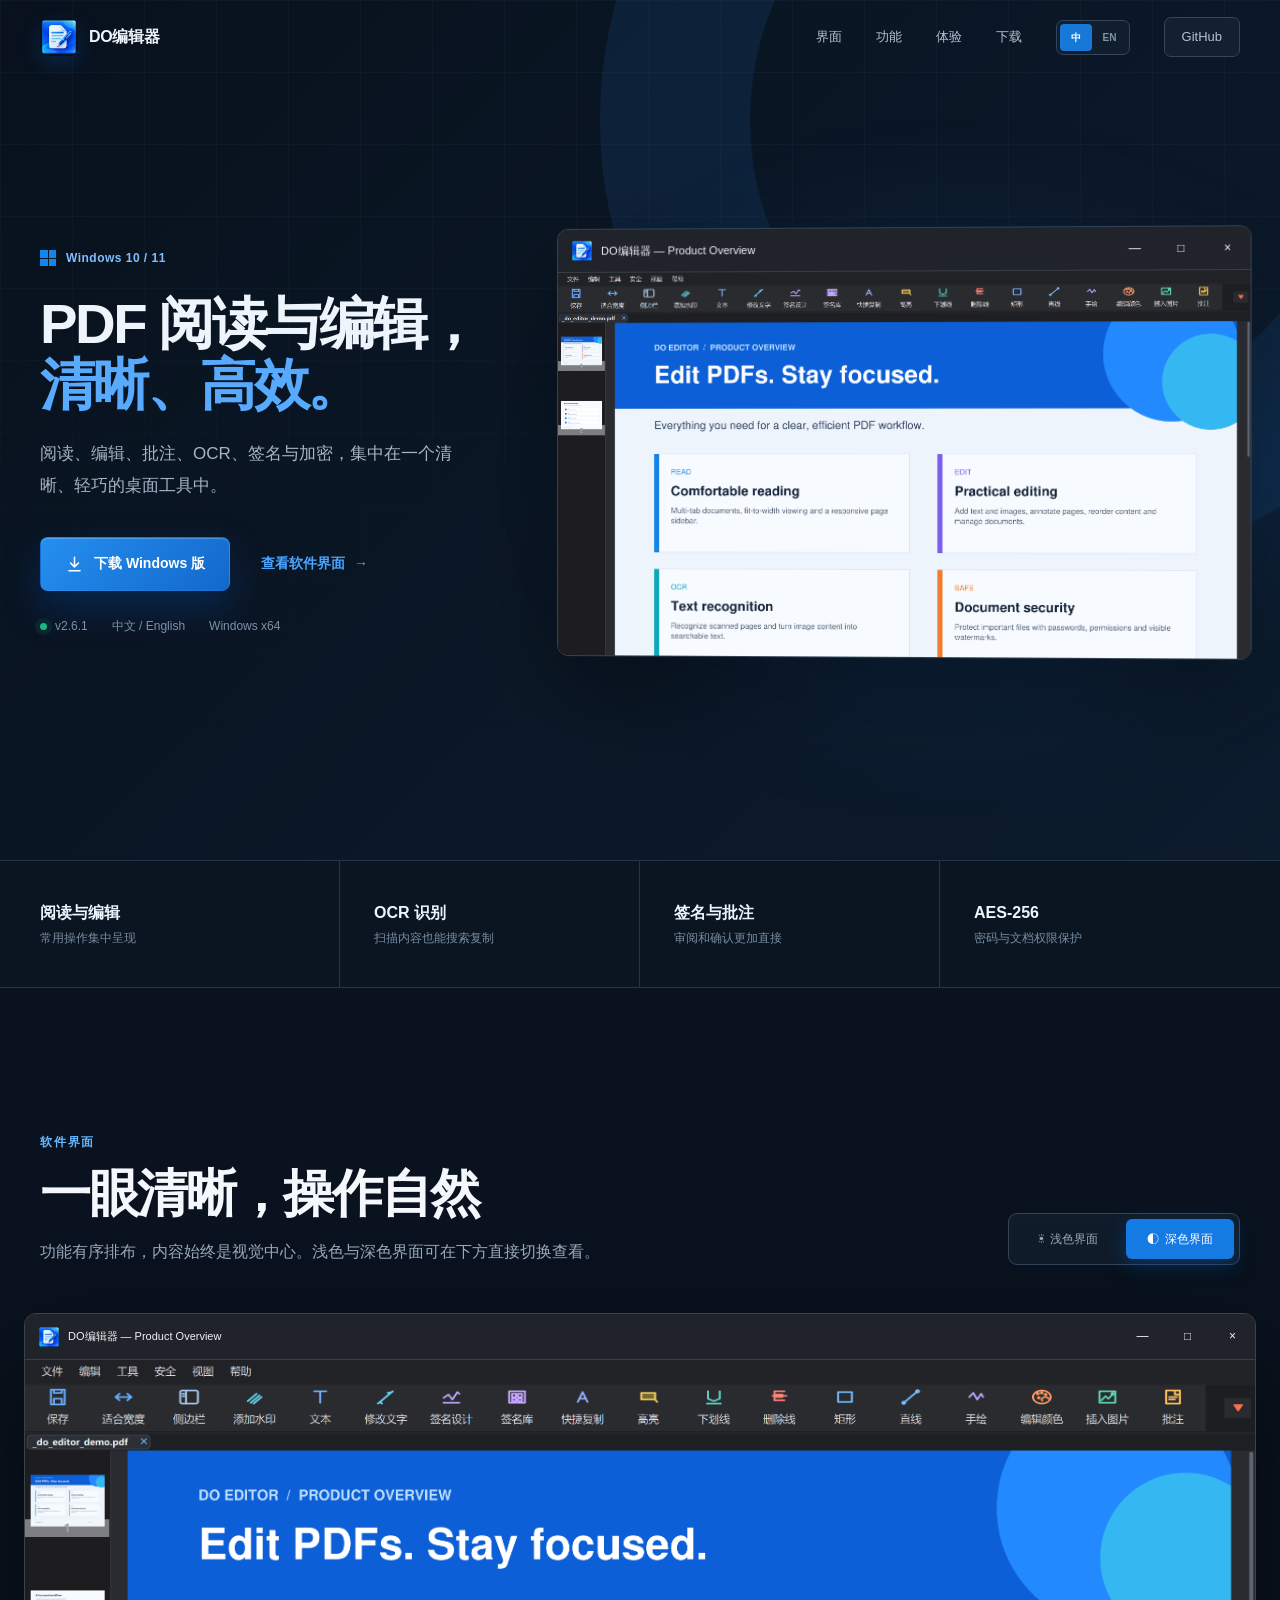
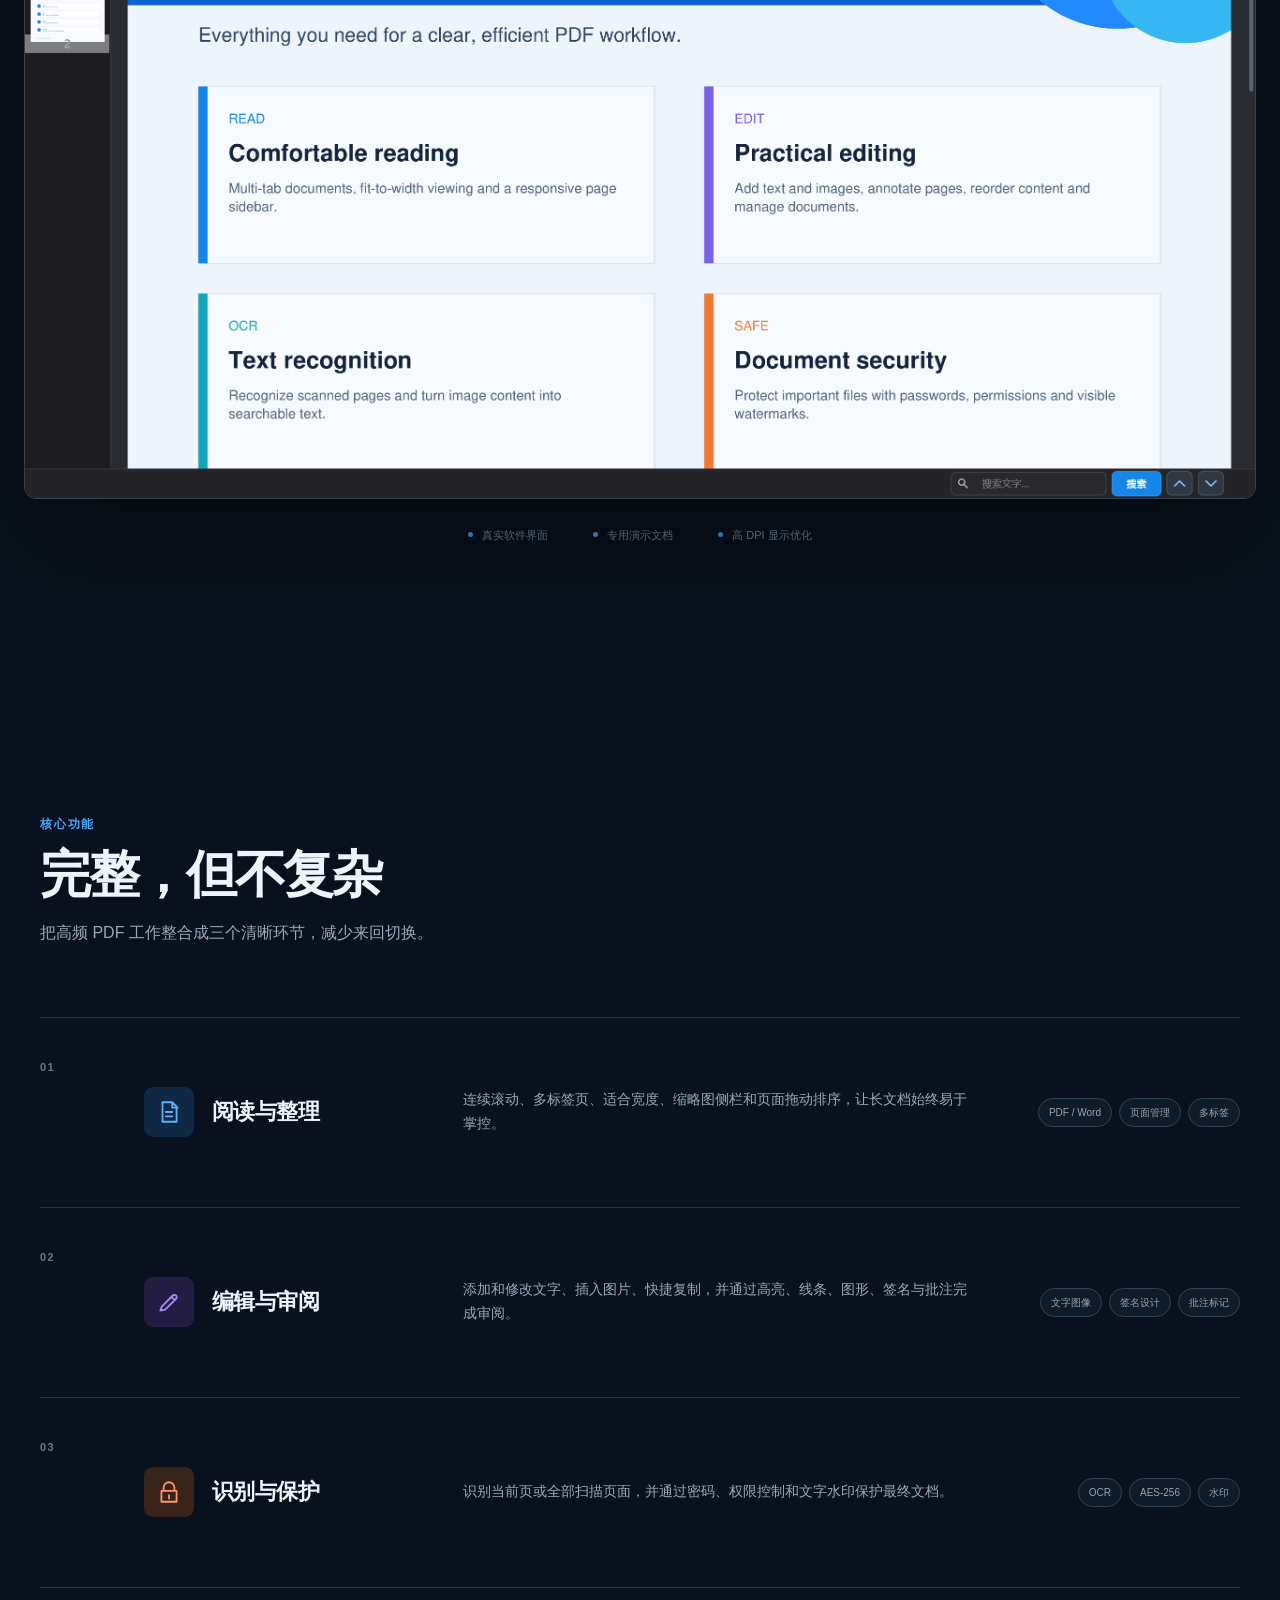
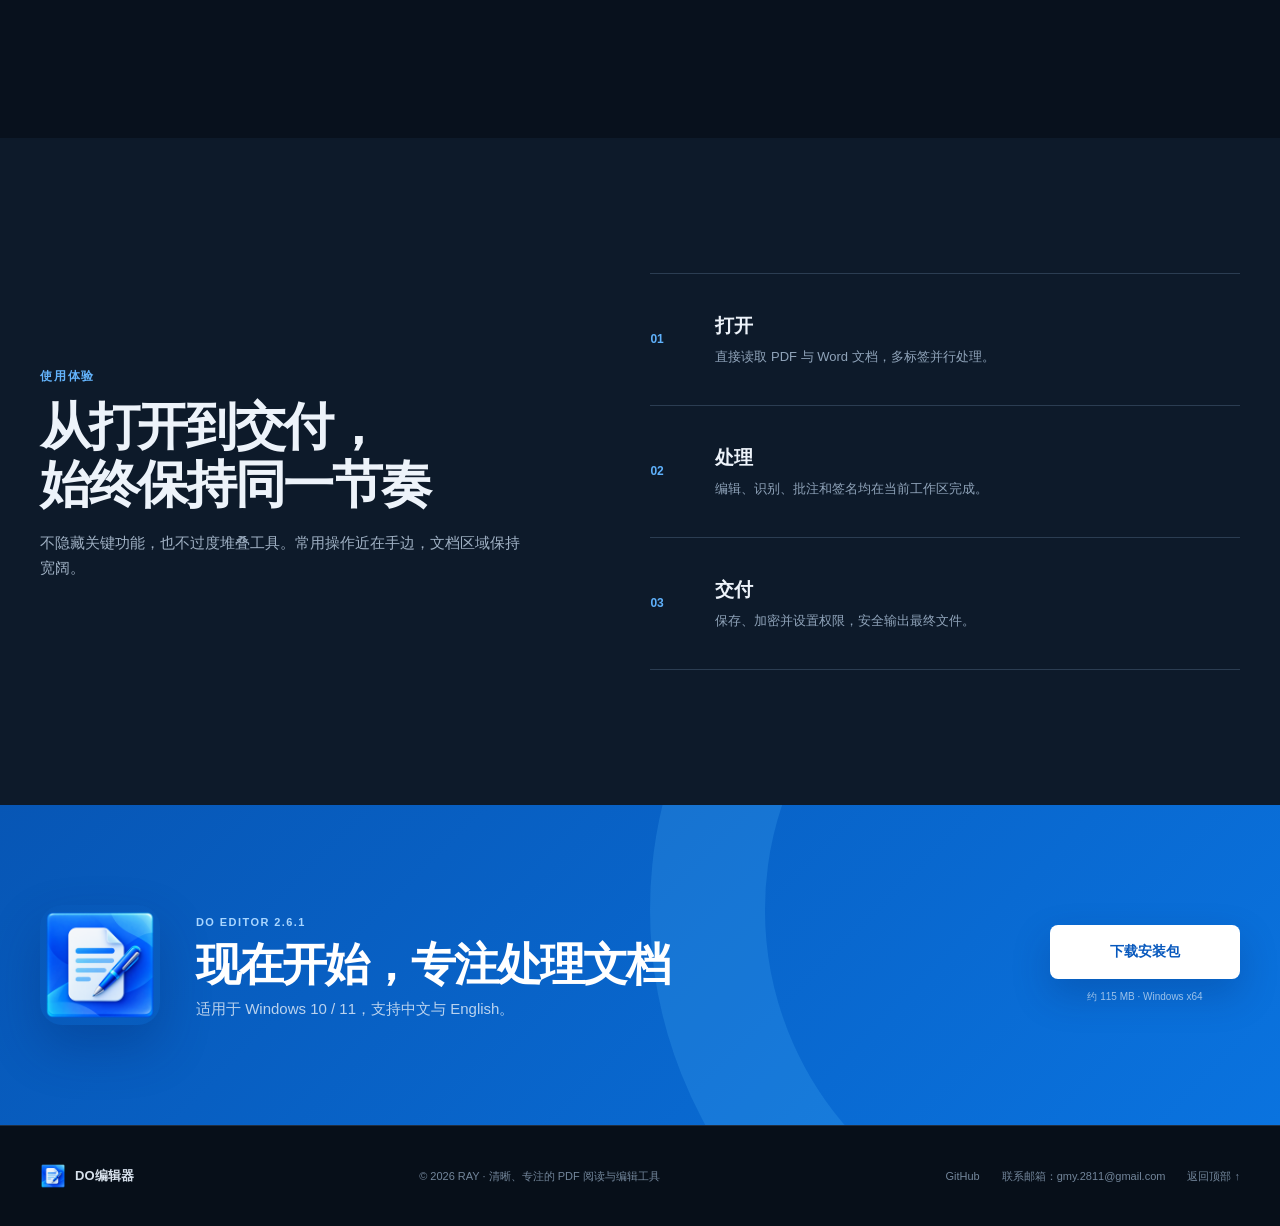
==== commit 762a0d13: "feat: adaptive fit-page scaling, window orientation follows document, slideshow, unified disabled ic" ====
--- a/website/index.html
+++ b/website/index.html
@@ -31,10 +31,10 @@
           <h1 id="hero-title">PDF 阅读与编辑，<br><em>清晰、高效。</em></h1>
           <p>阅读、编辑、批注、OCR、签名与加密，集中在一个清晰、轻巧的桌面工具中。</p>
           <div class="hero-actions">
-            <a class="button primary" href="https://github.com/GMY2811/DO-Editor/releases/download/v2.6.0/DO-Editor-Setup-v2.6.0.exe"><svg viewBox="0 0 24 24" aria-hidden="true"><path d="M12 3v12m0 0 5-5m-5 5-5-5M5 20h14"/></svg><span class="button-copy">下载 Windows 版</span></a>
+            <a class="button primary" href="https://github.com/GMY2811/DO-Editor/releases/download/v2.6.1/DO-Editor-Setup-v2.6.1.exe"><svg viewBox="0 0 24 24" aria-hidden="true"><path d="M12 3v12m0 0 5-5m-5 5-5-5M5 20h14"/></svg><span class="button-copy">下载 Windows 版</span></a>
             <a class="text-link" href="#workspace"><span class="link-copy">查看软件界面</span> <span>→</span></a>
           </div>
-          <div class="hero-meta"><span><i></i>v2.6.0</span><span>中文 / English</span><span>Windows x64</span></div>
+          <div class="hero-meta"><span><i></i>v2.6.1</span><span>中文 / English</span><span>Windows x64</span></div>
         </div>
         <div class="product-stage reveal delay-one" aria-label="DO编辑器界面预览">
           <div class="stage-glow" aria-hidden="true"></div>
@@ -80,8 +80,8 @@
     </div></section>
 
     <section class="download-section" id="download"><div class="download-inner shell reveal">
-      <img src="assets/app-icon.png" alt="DO编辑器应用图标"><div><span>DO EDITOR 2.6.0</span><h2>现在开始，专注处理文档</h2><p>适用于 Windows 10 / 11，支持中文与 English。</p></div>
-      <div class="download-actions"><a class="button white" href="https://github.com/GMY2811/DO-Editor/releases/download/v2.6.0/DO-Editor-Setup-v2.6.0.exe">下载安装包</a><small>约 115 MB · Windows x64</small></div>
+      <img src="assets/app-icon.png" alt="DO编辑器应用图标"><div><span>DO EDITOR 2.6.1</span><h2>现在开始，专注处理文档</h2><p>适用于 Windows 10 / 11，支持中文与 English。</p></div>
+      <div class="download-actions"><a class="button white" href="https://github.com/GMY2811/DO-Editor/releases/download/v2.6.1/DO-Editor-Setup-v2.6.1.exe">下载安装包</a><small>约 115 MB · Windows x64</small></div>
     </div></section>
   </main>
 
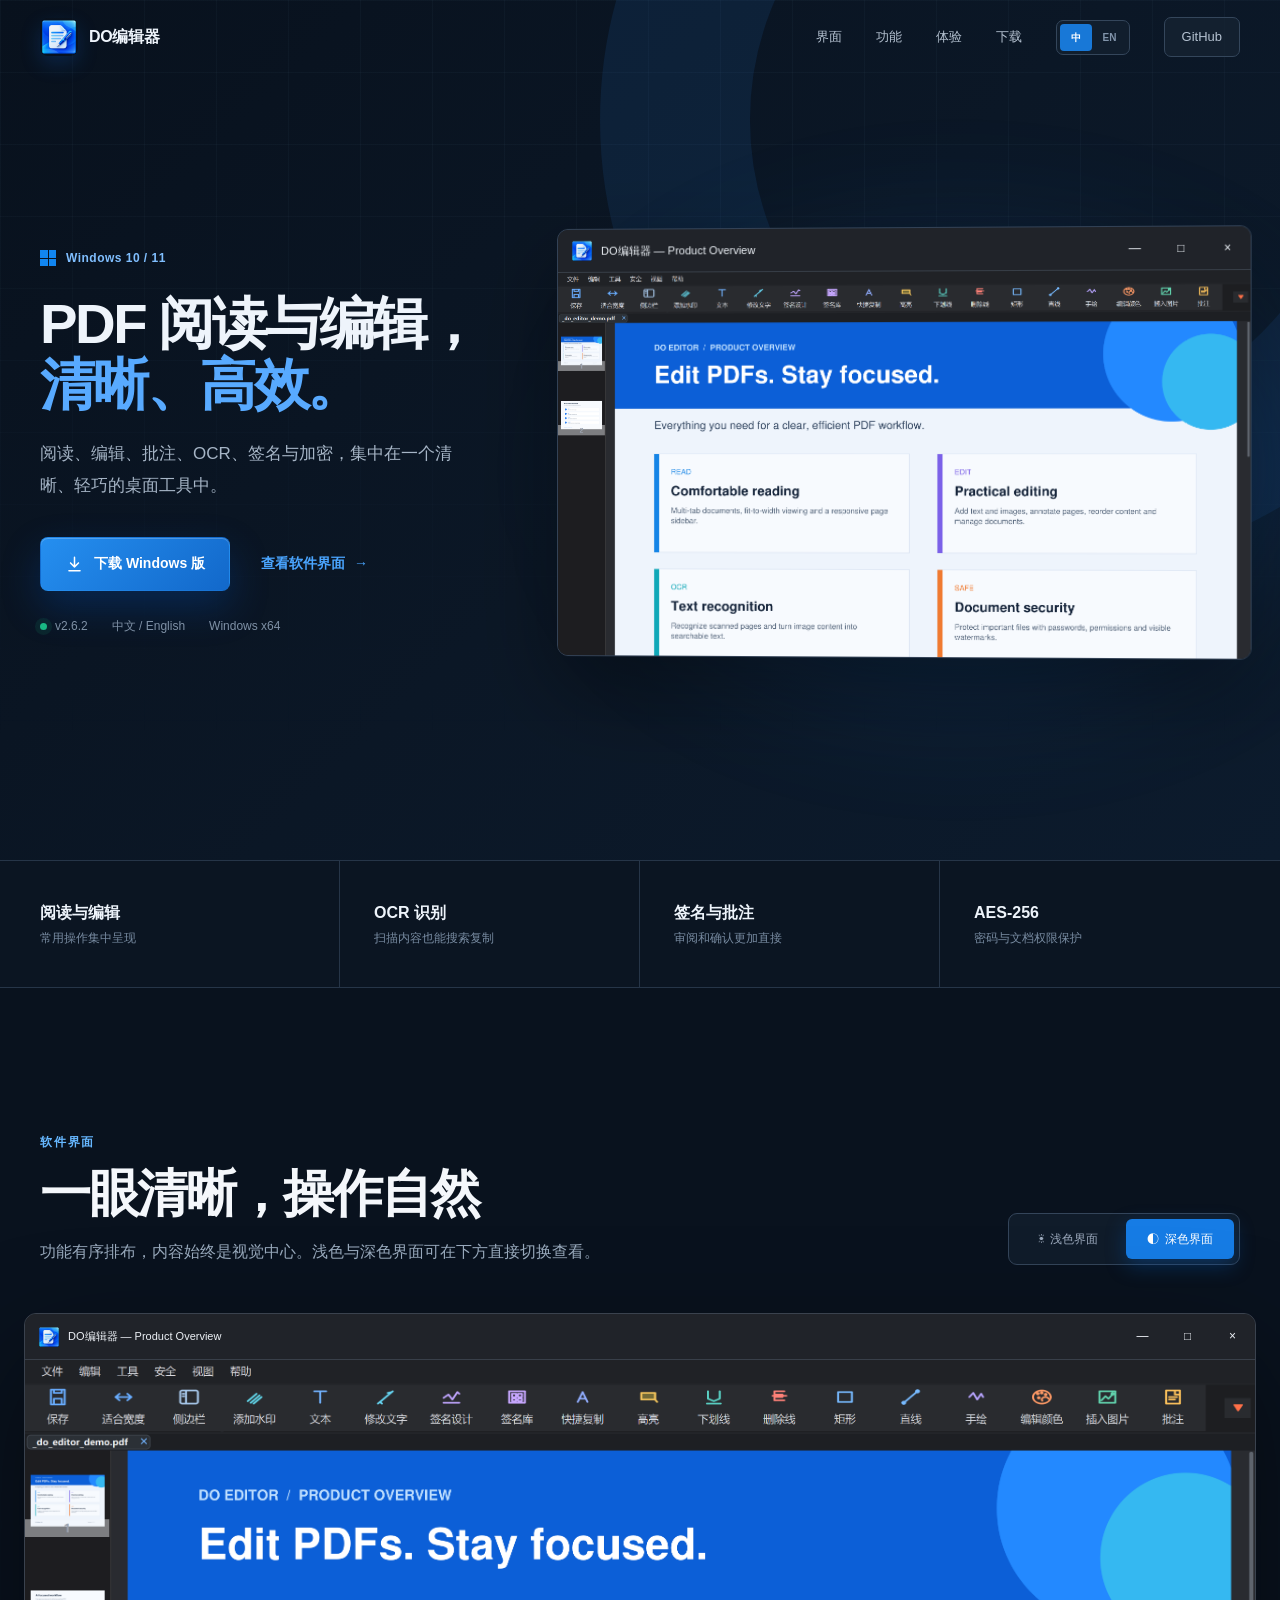
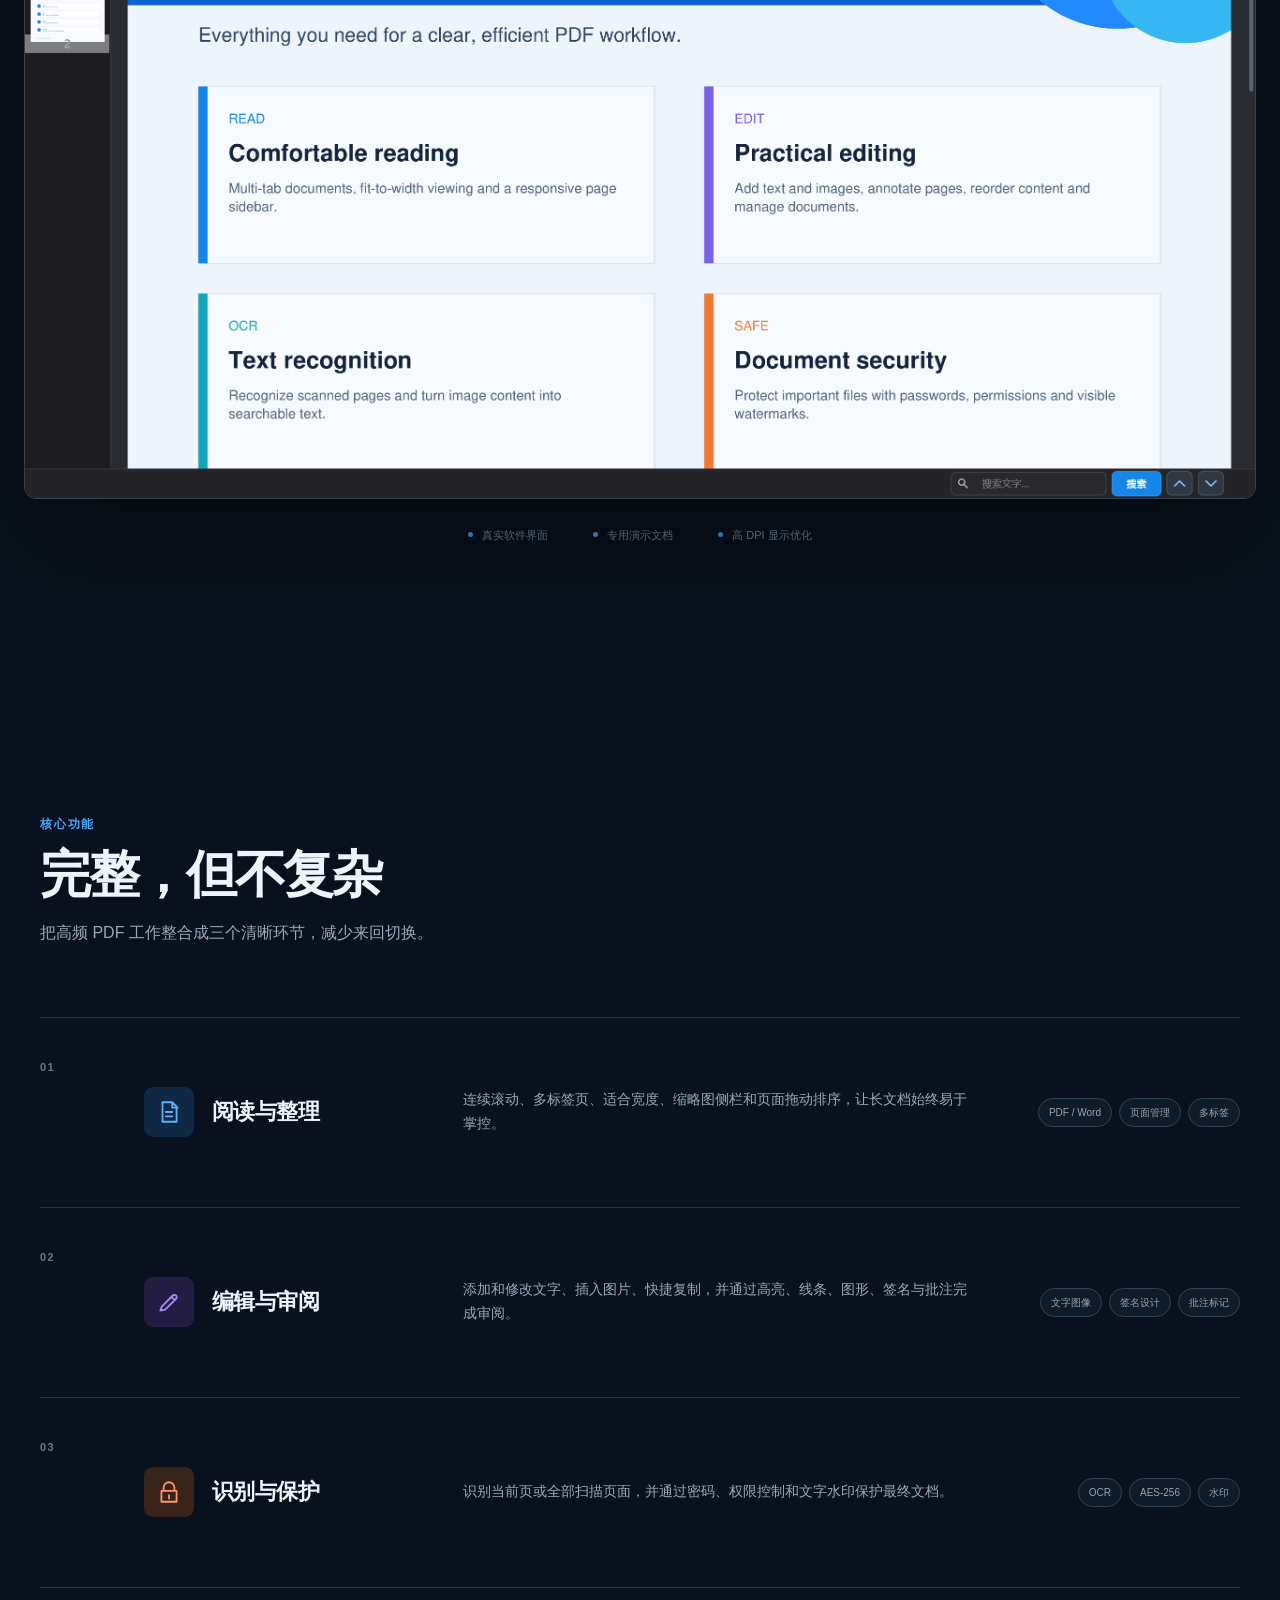
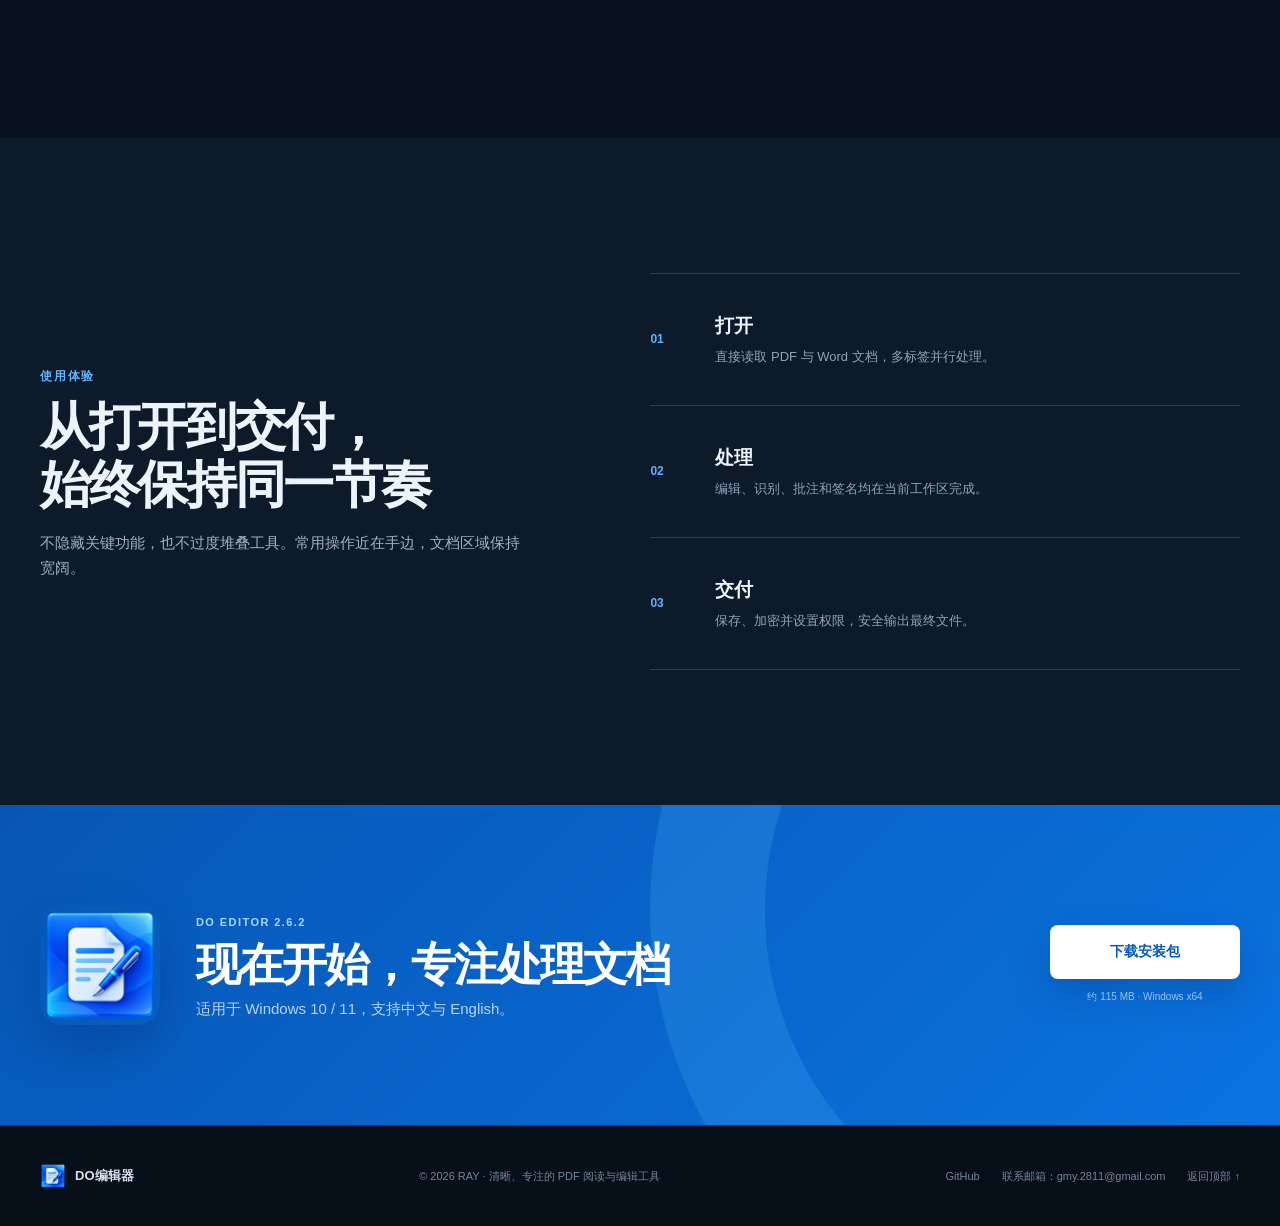
==== commit d3ca1f52: "feat(v2.6.2): PDF outline sidebar, reward dialog (6th launch), auto update check, star/feedback menu" ====
--- a/website/index.html
+++ b/website/index.html
@@ -31,10 +31,10 @@
           <h1 id="hero-title">PDF 阅读与编辑，<br><em>清晰、高效。</em></h1>
           <p>阅读、编辑、批注、OCR、签名与加密，集中在一个清晰、轻巧的桌面工具中。</p>
           <div class="hero-actions">
-            <a class="button primary" href="https://github.com/GMY2811/DO-Editor/releases/download/v2.6.1/DO-Editor-Setup-v2.6.1.exe"><svg viewBox="0 0 24 24" aria-hidden="true"><path d="M12 3v12m0 0 5-5m-5 5-5-5M5 20h14"/></svg><span class="button-copy">下载 Windows 版</span></a>
+            <a class="button primary" href="https://github.com/GMY2811/DO-Editor/releases/download/v2.6.2/DO-Editor-Setup-v2.6.2.exe"><svg viewBox="0 0 24 24" aria-hidden="true"><path d="M12 3v12m0 0 5-5m-5 5-5-5M5 20h14"/></svg><span class="button-copy">下载 Windows 版</span></a>
             <a class="text-link" href="#workspace"><span class="link-copy">查看软件界面</span> <span>→</span></a>
           </div>
-          <div class="hero-meta"><span><i></i>v2.6.1</span><span>中文 / English</span><span>Windows x64</span></div>
+          <div class="hero-meta"><span><i></i>v2.6.2</span><span>中文 / English</span><span>Windows x64</span></div>
         </div>
         <div class="product-stage reveal delay-one" aria-label="DO编辑器界面预览">
           <div class="stage-glow" aria-hidden="true"></div>
@@ -80,8 +80,8 @@
     </div></section>
 
     <section class="download-section" id="download"><div class="download-inner shell reveal">
-      <img src="assets/app-icon.png" alt="DO编辑器应用图标"><div><span>DO EDITOR 2.6.1</span><h2>现在开始，专注处理文档</h2><p>适用于 Windows 10 / 11，支持中文与 English。</p></div>
-      <div class="download-actions"><a class="button white" href="https://github.com/GMY2811/DO-Editor/releases/download/v2.6.1/DO-Editor-Setup-v2.6.1.exe">下载安装包</a><small>约 115 MB · Windows x64</small></div>
+      <img src="assets/app-icon.png" alt="DO编辑器应用图标"><div><span>DO EDITOR 2.6.2</span><h2>现在开始，专注处理文档</h2><p>适用于 Windows 10 / 11，支持中文与 English。</p></div>
+      <div class="download-actions"><a class="button white" href="https://github.com/GMY2811/DO-Editor/releases/download/v2.6.2/DO-Editor-Setup-v2.6.2.exe">下载安装包</a><small>约 115 MB · Windows x64</small></div>
     </div></section>
   </main>
 
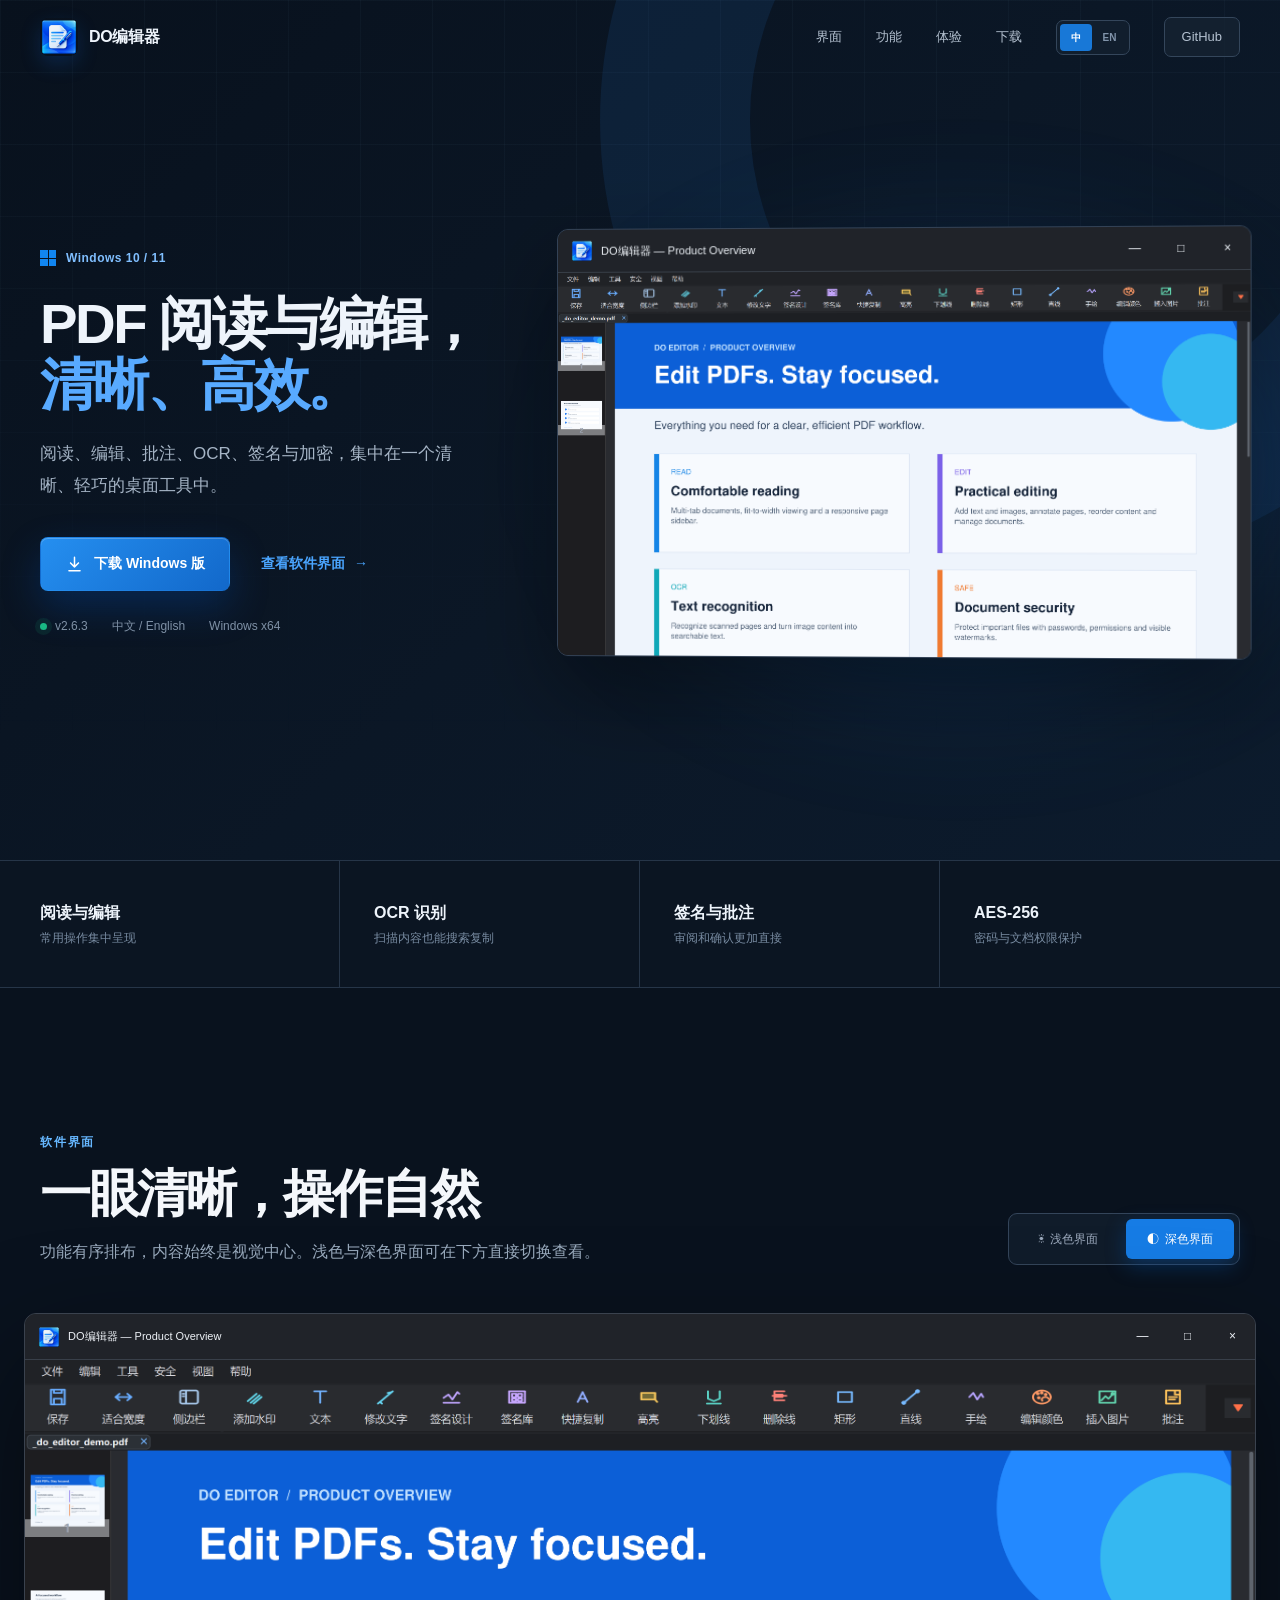
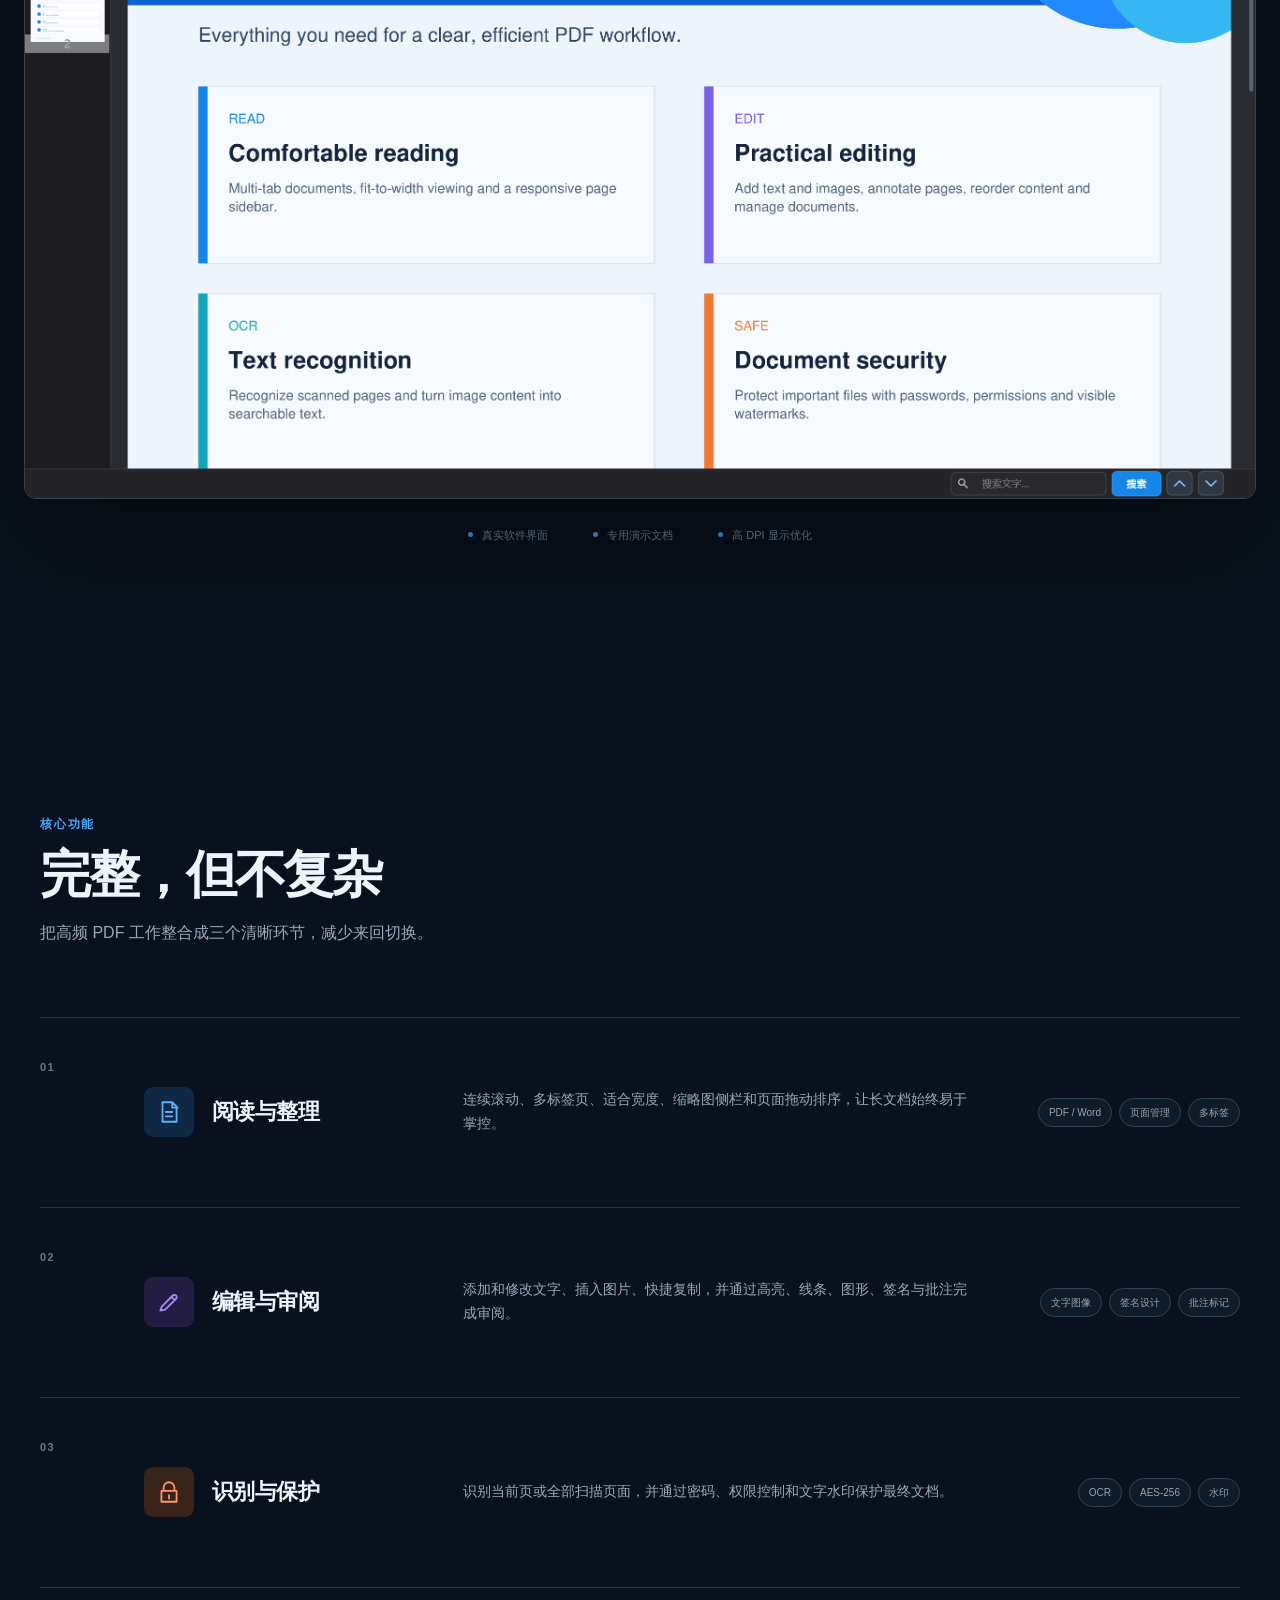
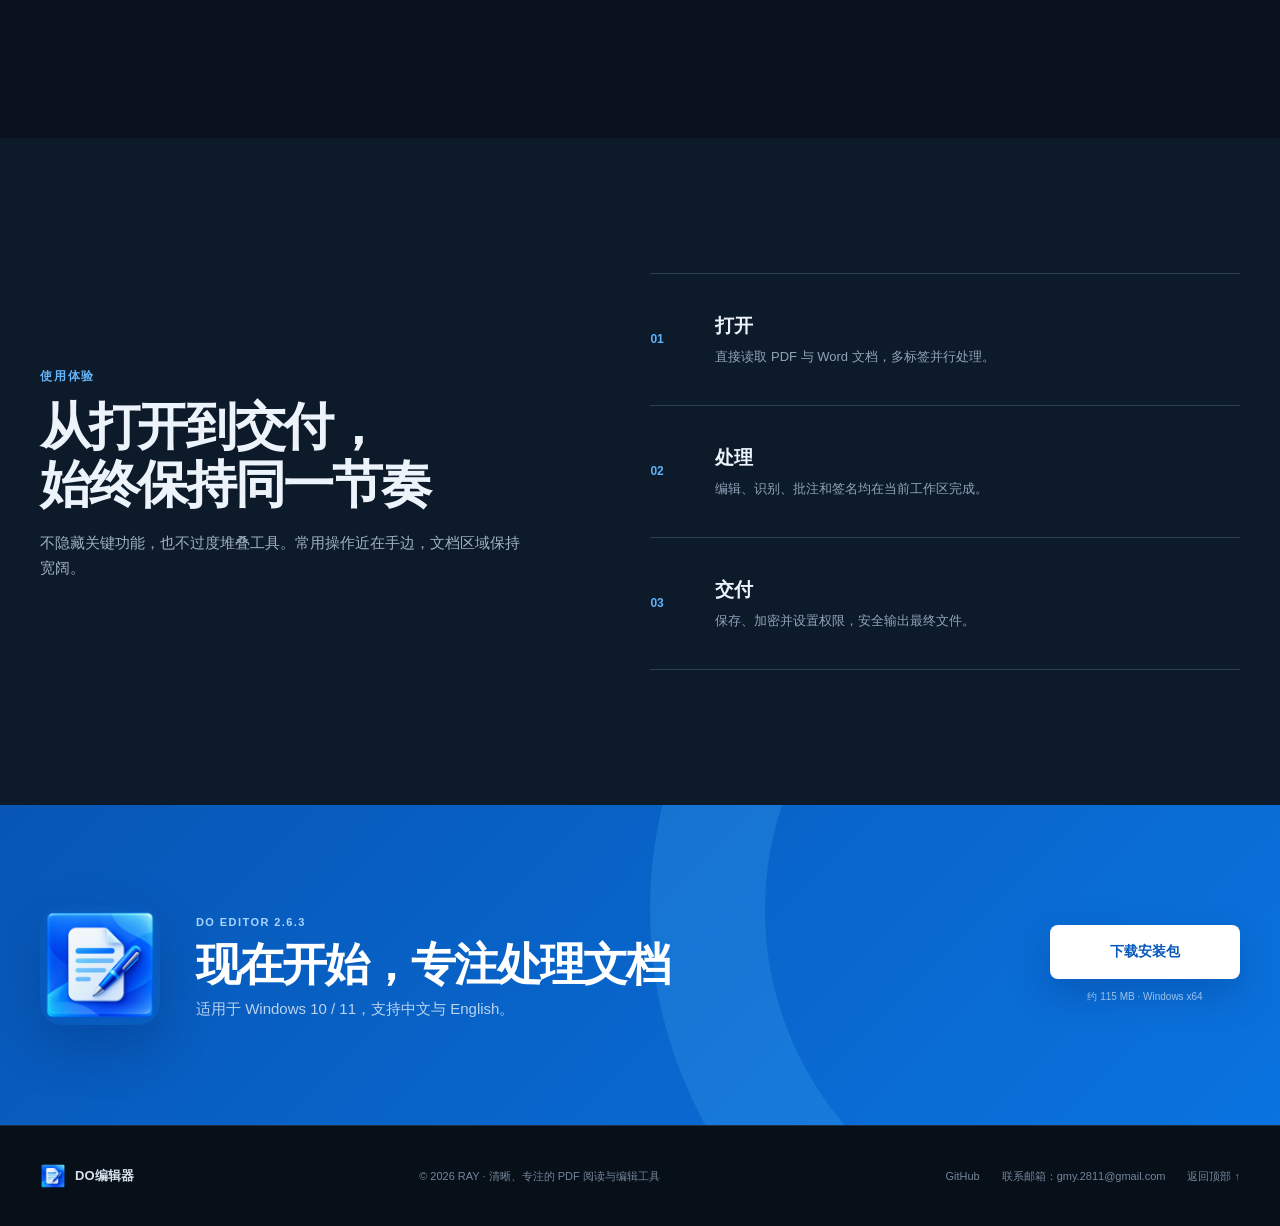
==== commit 5b05f9db: "feat(v2.6.3): image watermark with opacity, reward checkbox persists dismissed state" ====
--- a/website/index.html
+++ b/website/index.html
@@ -31,10 +31,10 @@
           <h1 id="hero-title">PDF 阅读与编辑，<br><em>清晰、高效。</em></h1>
           <p>阅读、编辑、批注、OCR、签名与加密，集中在一个清晰、轻巧的桌面工具中。</p>
           <div class="hero-actions">
-            <a class="button primary" href="https://github.com/GMY2811/DO-Editor/releases/download/v2.6.2/DO-Editor-Setup-v2.6.2.exe"><svg viewBox="0 0 24 24" aria-hidden="true"><path d="M12 3v12m0 0 5-5m-5 5-5-5M5 20h14"/></svg><span class="button-copy">下载 Windows 版</span></a>
+            <a class="button primary" href="https://github.com/GMY2811/DO-Editor/releases/download/v2.6.3/DO-Editor-Setup-v2.6.3.exe"><svg viewBox="0 0 24 24" aria-hidden="true"><path d="M12 3v12m0 0 5-5m-5 5-5-5M5 20h14"/></svg><span class="button-copy">下载 Windows 版</span></a>
             <a class="text-link" href="#workspace"><span class="link-copy">查看软件界面</span> <span>→</span></a>
           </div>
-          <div class="hero-meta"><span><i></i>v2.6.2</span><span>中文 / English</span><span>Windows x64</span></div>
+          <div class="hero-meta"><span><i></i>v2.6.3</span><span>中文 / English</span><span>Windows x64</span></div>
         </div>
         <div class="product-stage reveal delay-one" aria-label="DO编辑器界面预览">
           <div class="stage-glow" aria-hidden="true"></div>
@@ -80,8 +80,8 @@
     </div></section>
 
     <section class="download-section" id="download"><div class="download-inner shell reveal">
-      <img src="assets/app-icon.png" alt="DO编辑器应用图标"><div><span>DO EDITOR 2.6.2</span><h2>现在开始，专注处理文档</h2><p>适用于 Windows 10 / 11，支持中文与 English。</p></div>
-      <div class="download-actions"><a class="button white" href="https://github.com/GMY2811/DO-Editor/releases/download/v2.6.2/DO-Editor-Setup-v2.6.2.exe">下载安装包</a><small>约 115 MB · Windows x64</small></div>
+      <img src="assets/app-icon.png" alt="DO编辑器应用图标"><div><span>DO EDITOR 2.6.3</span><h2>现在开始，专注处理文档</h2><p>适用于 Windows 10 / 11，支持中文与 English。</p></div>
+      <div class="download-actions"><a class="button white" href="https://github.com/GMY2811/DO-Editor/releases/download/v2.6.3/DO-Editor-Setup-v2.6.3.exe">下载安装包</a><small>约 115 MB · Windows x64</small></div>
     </div></section>
   </main>
 
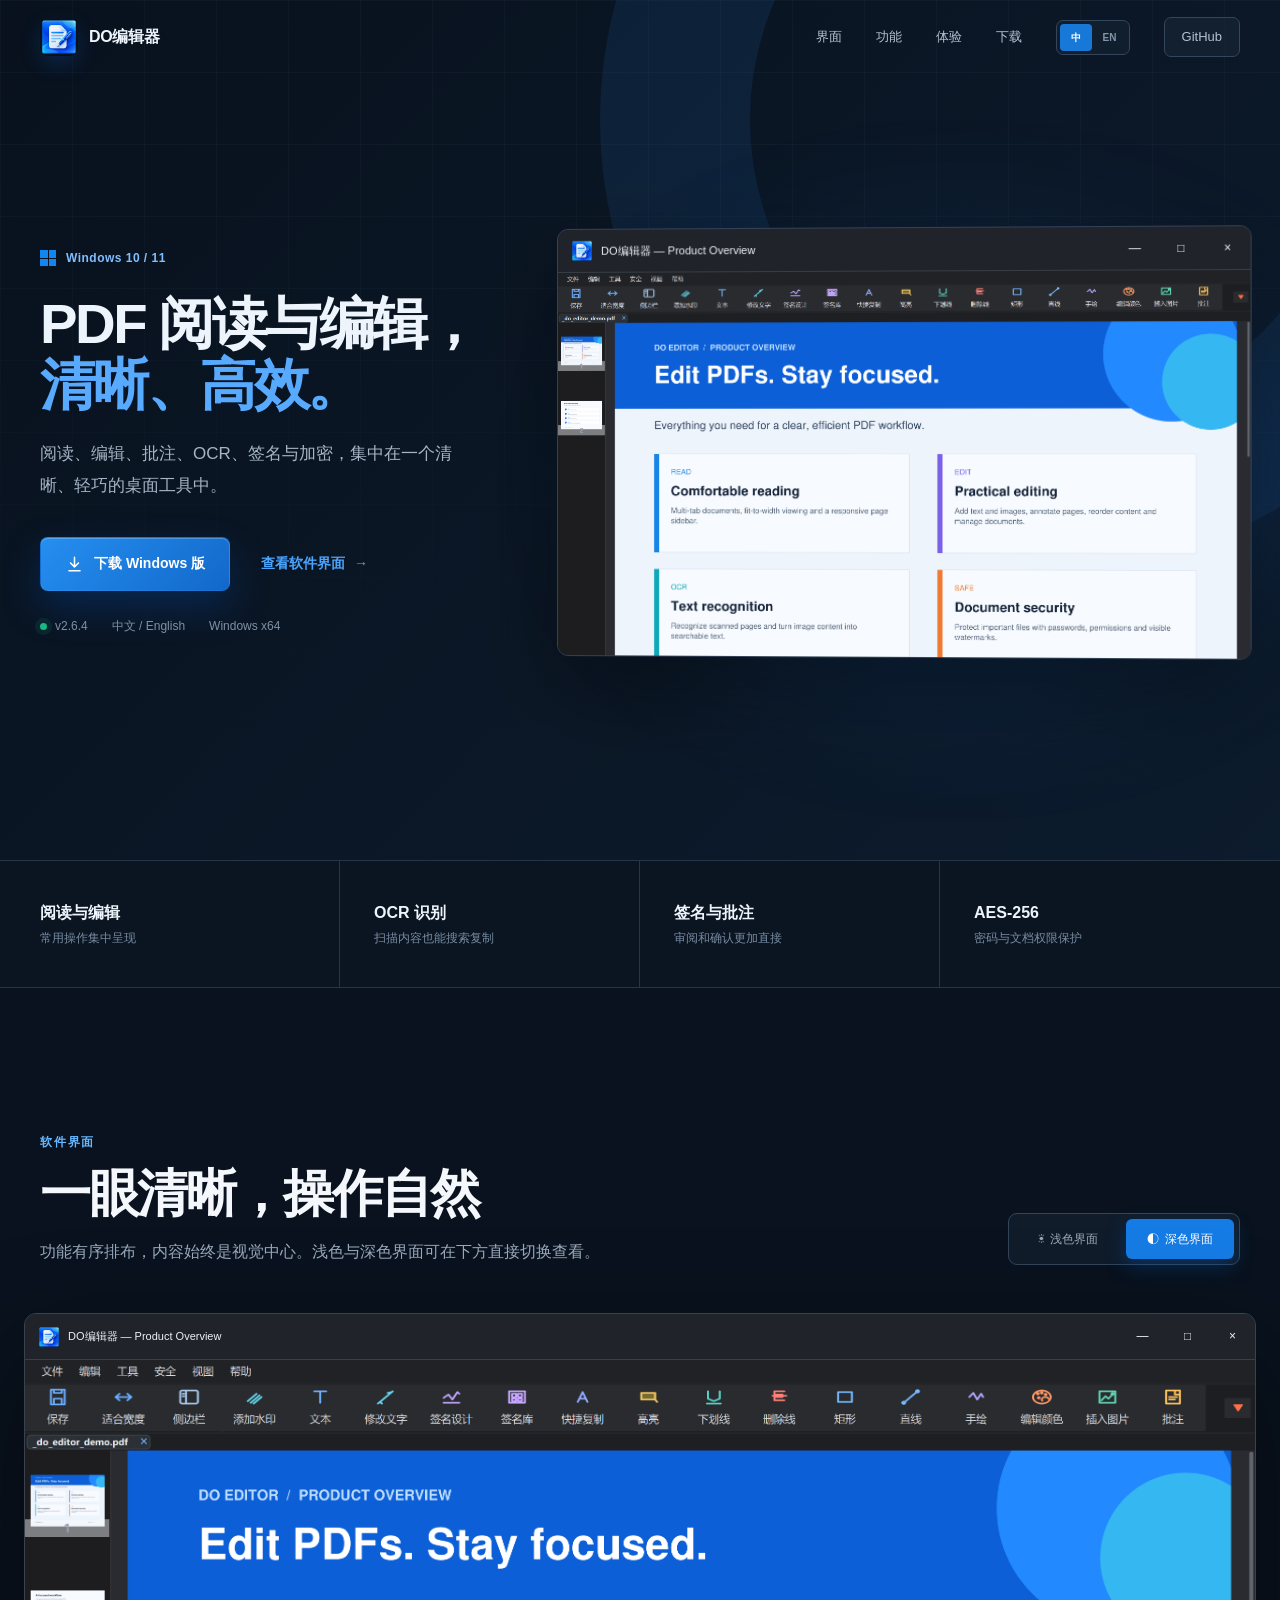
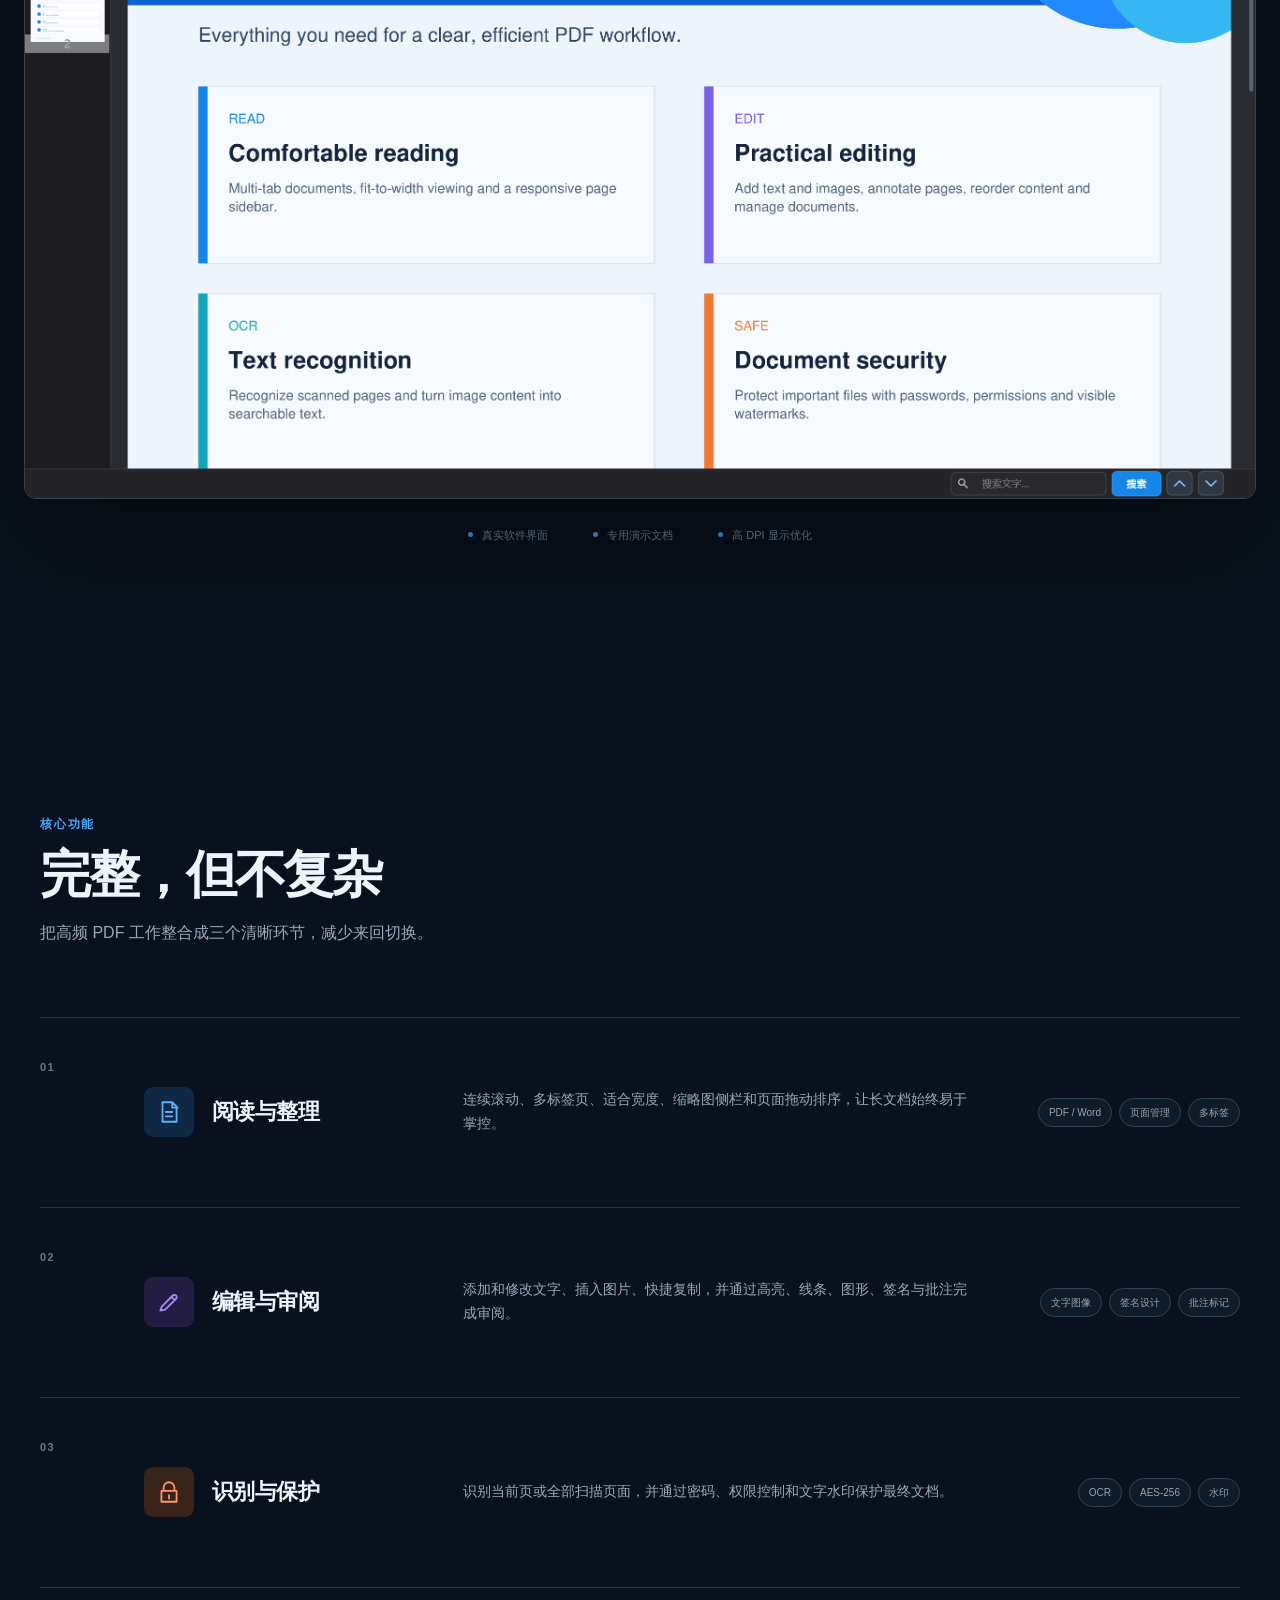
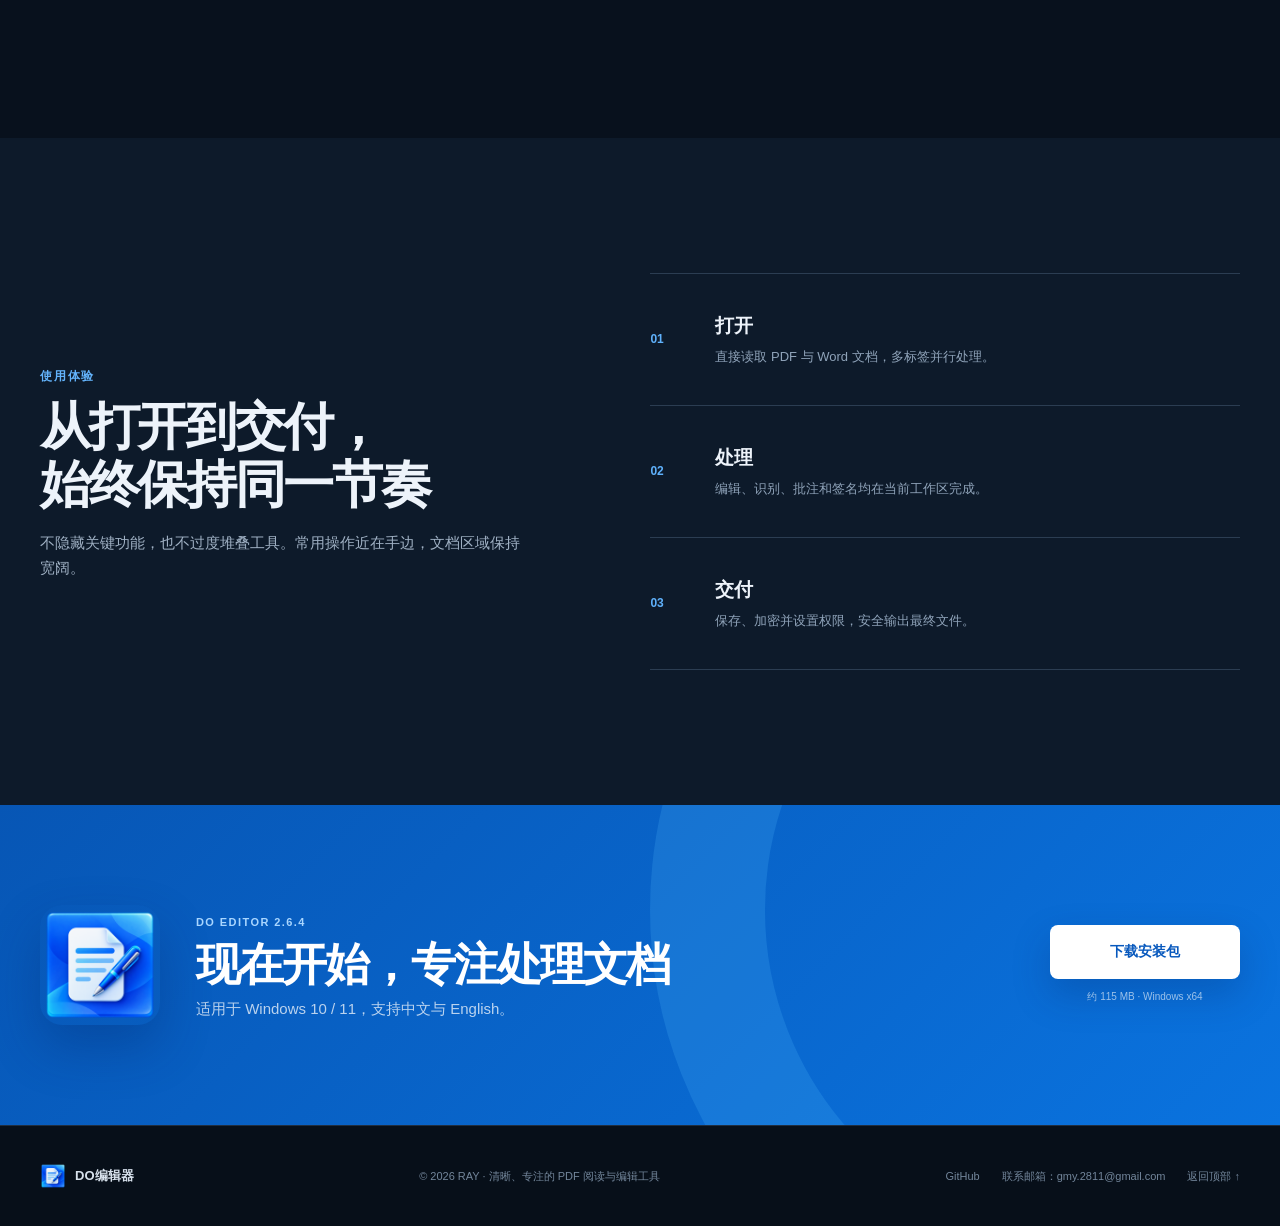
==== commit 1bd0fe95: "feat(v2.6.4): image edit opacity-only with live page preview, combobox in-frame arrow, i18n fixes" ====
--- a/website/index.html
+++ b/website/index.html
@@ -31,10 +31,10 @@
           <h1 id="hero-title">PDF 阅读与编辑，<br><em>清晰、高效。</em></h1>
           <p>阅读、编辑、批注、OCR、签名与加密，集中在一个清晰、轻巧的桌面工具中。</p>
           <div class="hero-actions">
-            <a class="button primary" href="https://github.com/GMY2811/DO-Editor/releases/download/v2.6.3/DO-Editor-Setup-v2.6.3.exe"><svg viewBox="0 0 24 24" aria-hidden="true"><path d="M12 3v12m0 0 5-5m-5 5-5-5M5 20h14"/></svg><span class="button-copy">下载 Windows 版</span></a>
+            <a class="button primary" href="https://github.com/GMY2811/DO-Editor/releases/download/v2.6.4/DO-Editor-Setup-v2.6.4.exe"><svg viewBox="0 0 24 24" aria-hidden="true"><path d="M12 3v12m0 0 5-5m-5 5-5-5M5 20h14"/></svg><span class="button-copy">下载 Windows 版</span></a>
             <a class="text-link" href="#workspace"><span class="link-copy">查看软件界面</span> <span>→</span></a>
           </div>
-          <div class="hero-meta"><span><i></i>v2.6.3</span><span>中文 / English</span><span>Windows x64</span></div>
+          <div class="hero-meta"><span><i></i>v2.6.4</span><span>中文 / English</span><span>Windows x64</span></div>
         </div>
         <div class="product-stage reveal delay-one" aria-label="DO编辑器界面预览">
           <div class="stage-glow" aria-hidden="true"></div>
@@ -80,8 +80,8 @@
     </div></section>
 
     <section class="download-section" id="download"><div class="download-inner shell reveal">
-      <img src="assets/app-icon.png" alt="DO编辑器应用图标"><div><span>DO EDITOR 2.6.3</span><h2>现在开始，专注处理文档</h2><p>适用于 Windows 10 / 11，支持中文与 English。</p></div>
-      <div class="download-actions"><a class="button white" href="https://github.com/GMY2811/DO-Editor/releases/download/v2.6.3/DO-Editor-Setup-v2.6.3.exe">下载安装包</a><small>约 115 MB · Windows x64</small></div>
+      <img src="assets/app-icon.png" alt="DO编辑器应用图标"><div><span>DO EDITOR 2.6.4</span><h2>现在开始，专注处理文档</h2><p>适用于 Windows 10 / 11，支持中文与 English。</p></div>
+      <div class="download-actions"><a class="button white" href="https://github.com/GMY2811/DO-Editor/releases/download/v2.6.4/DO-Editor-Setup-v2.6.4.exe">下载安装包</a><small>约 115 MB · Windows x64</small></div>
     </div></section>
   </main>
 
